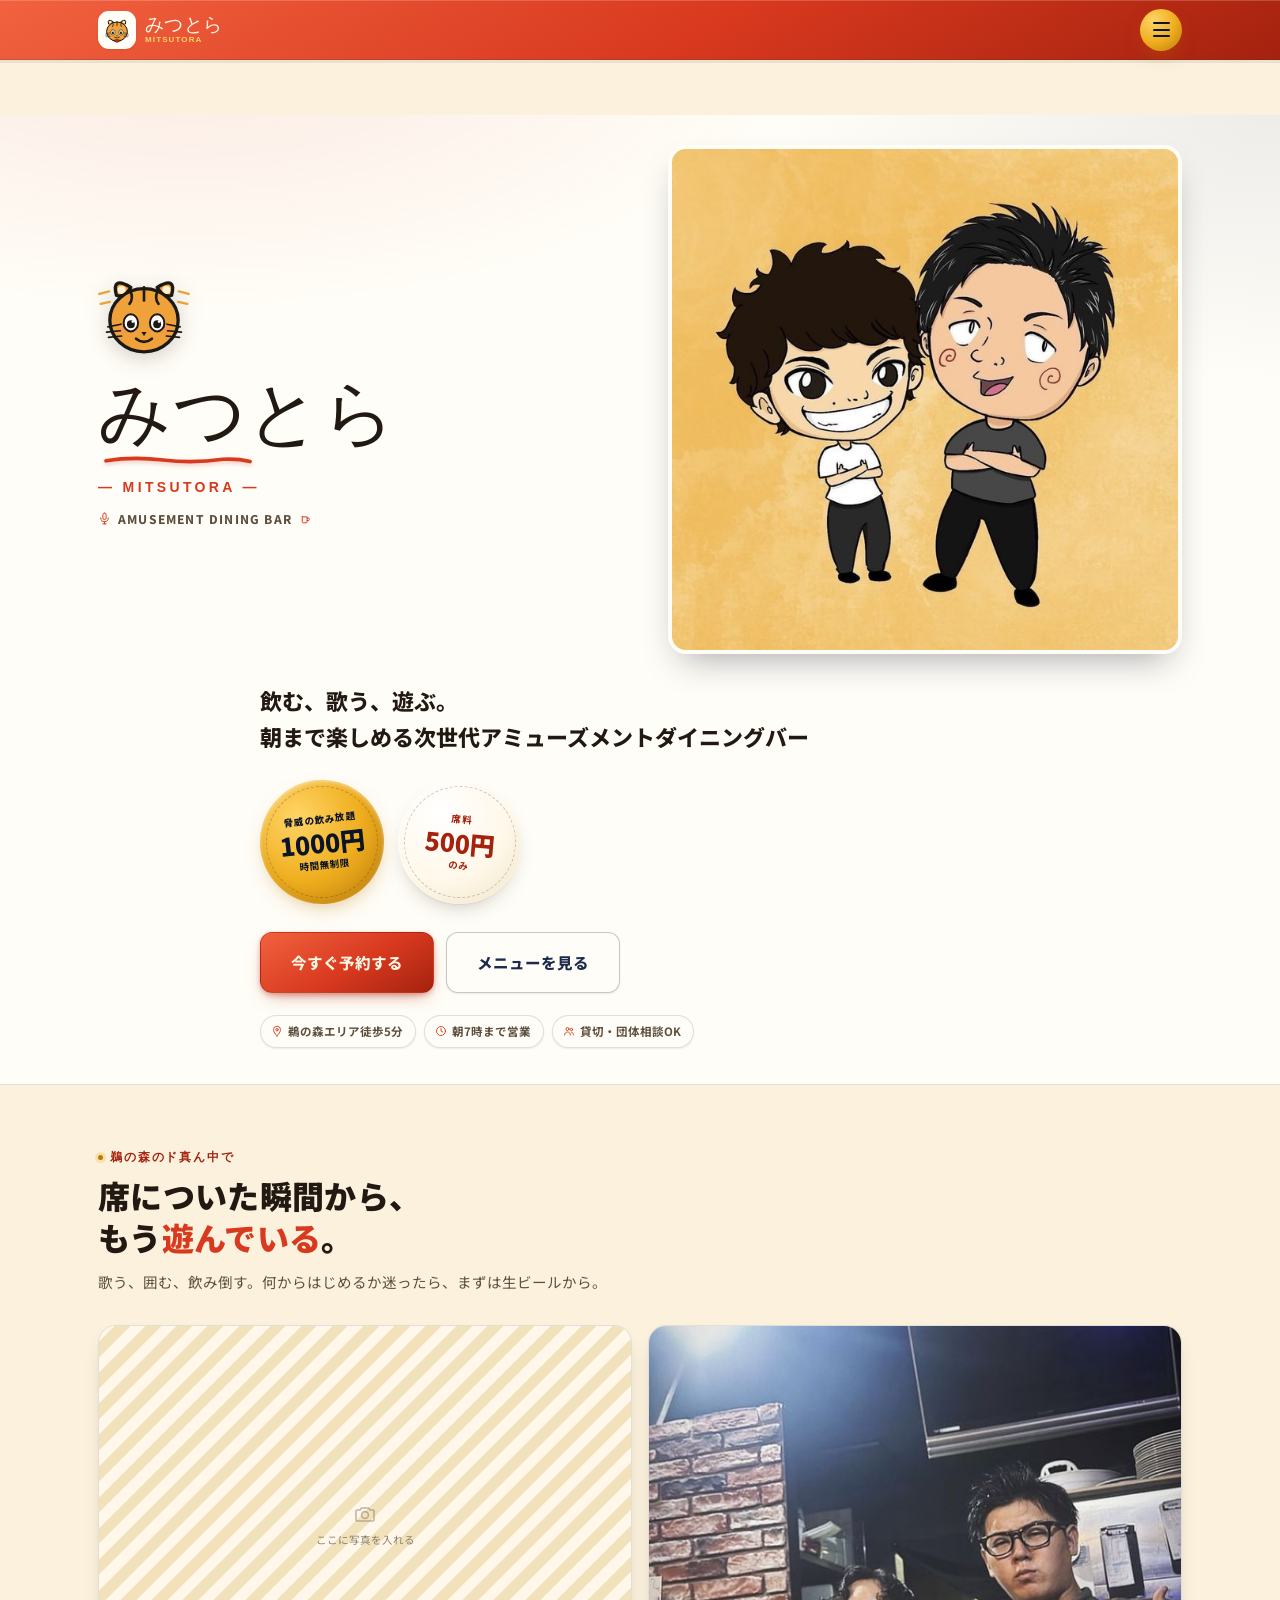
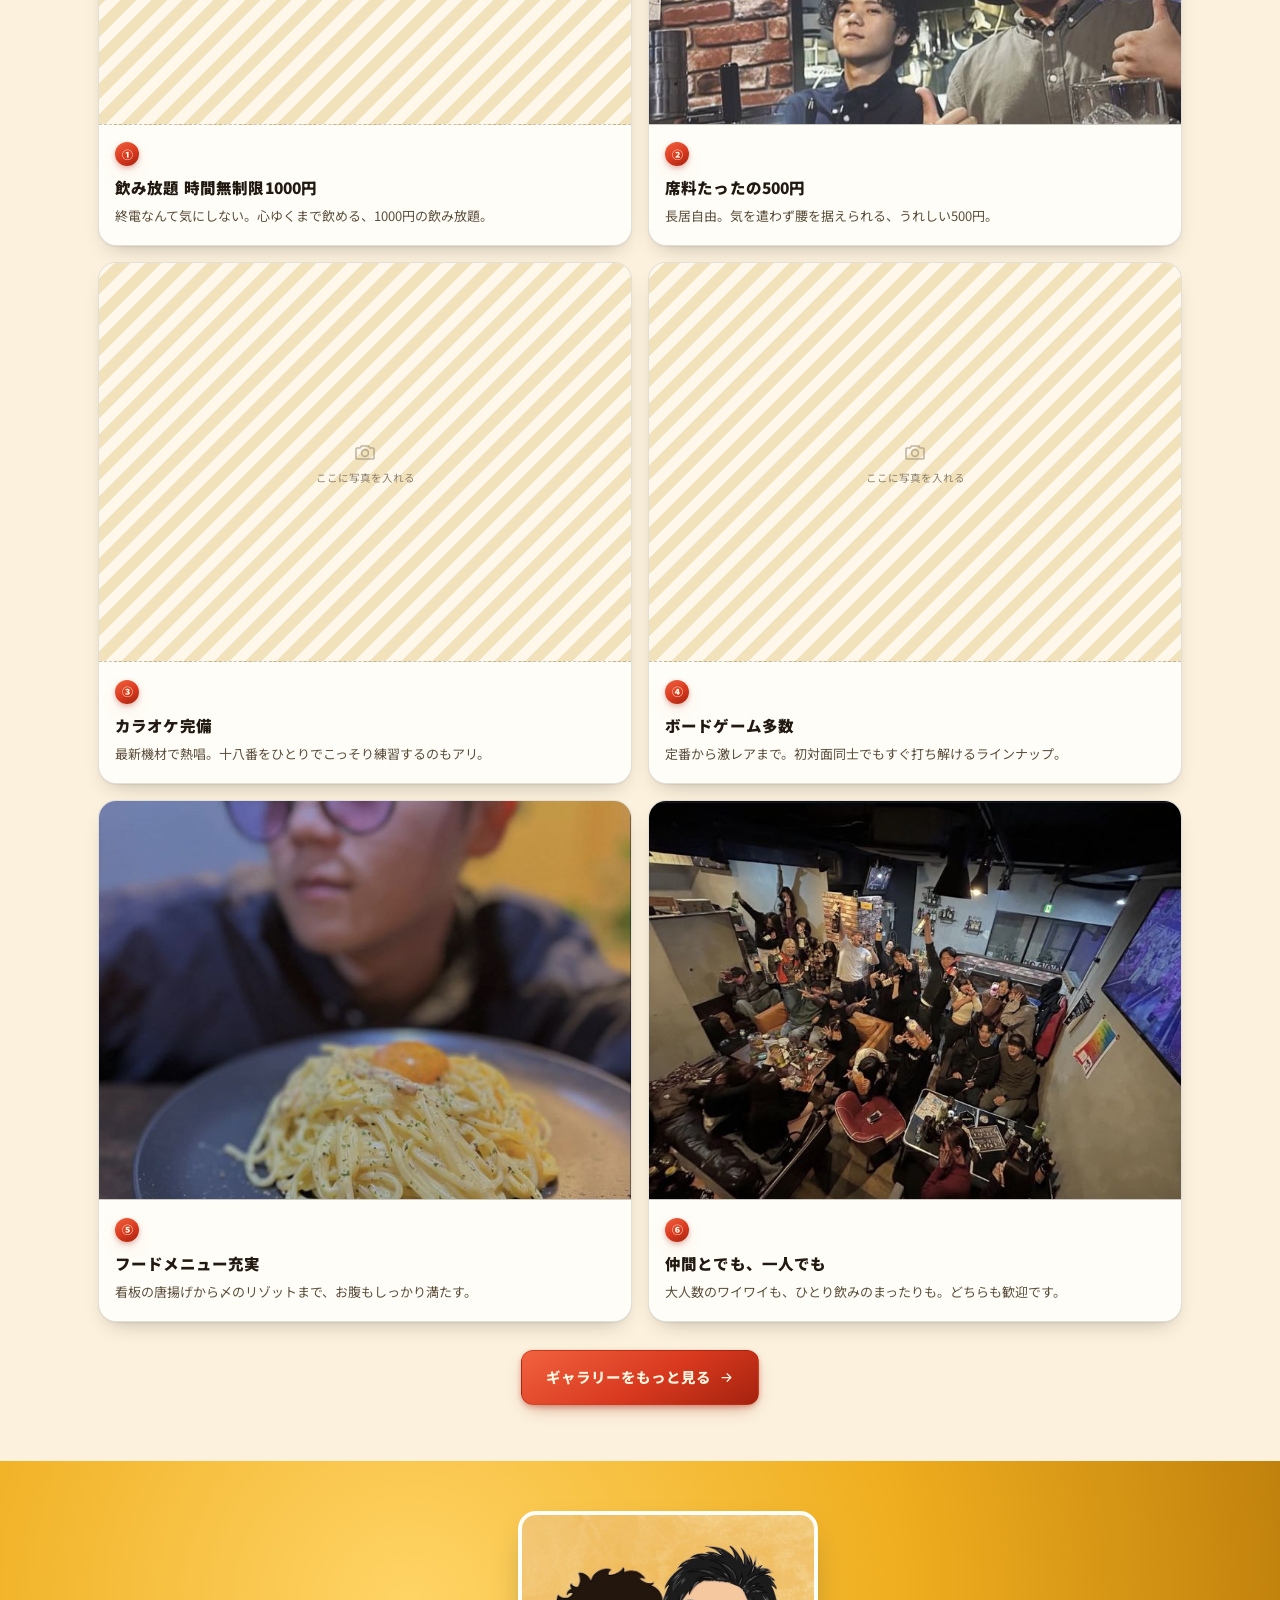
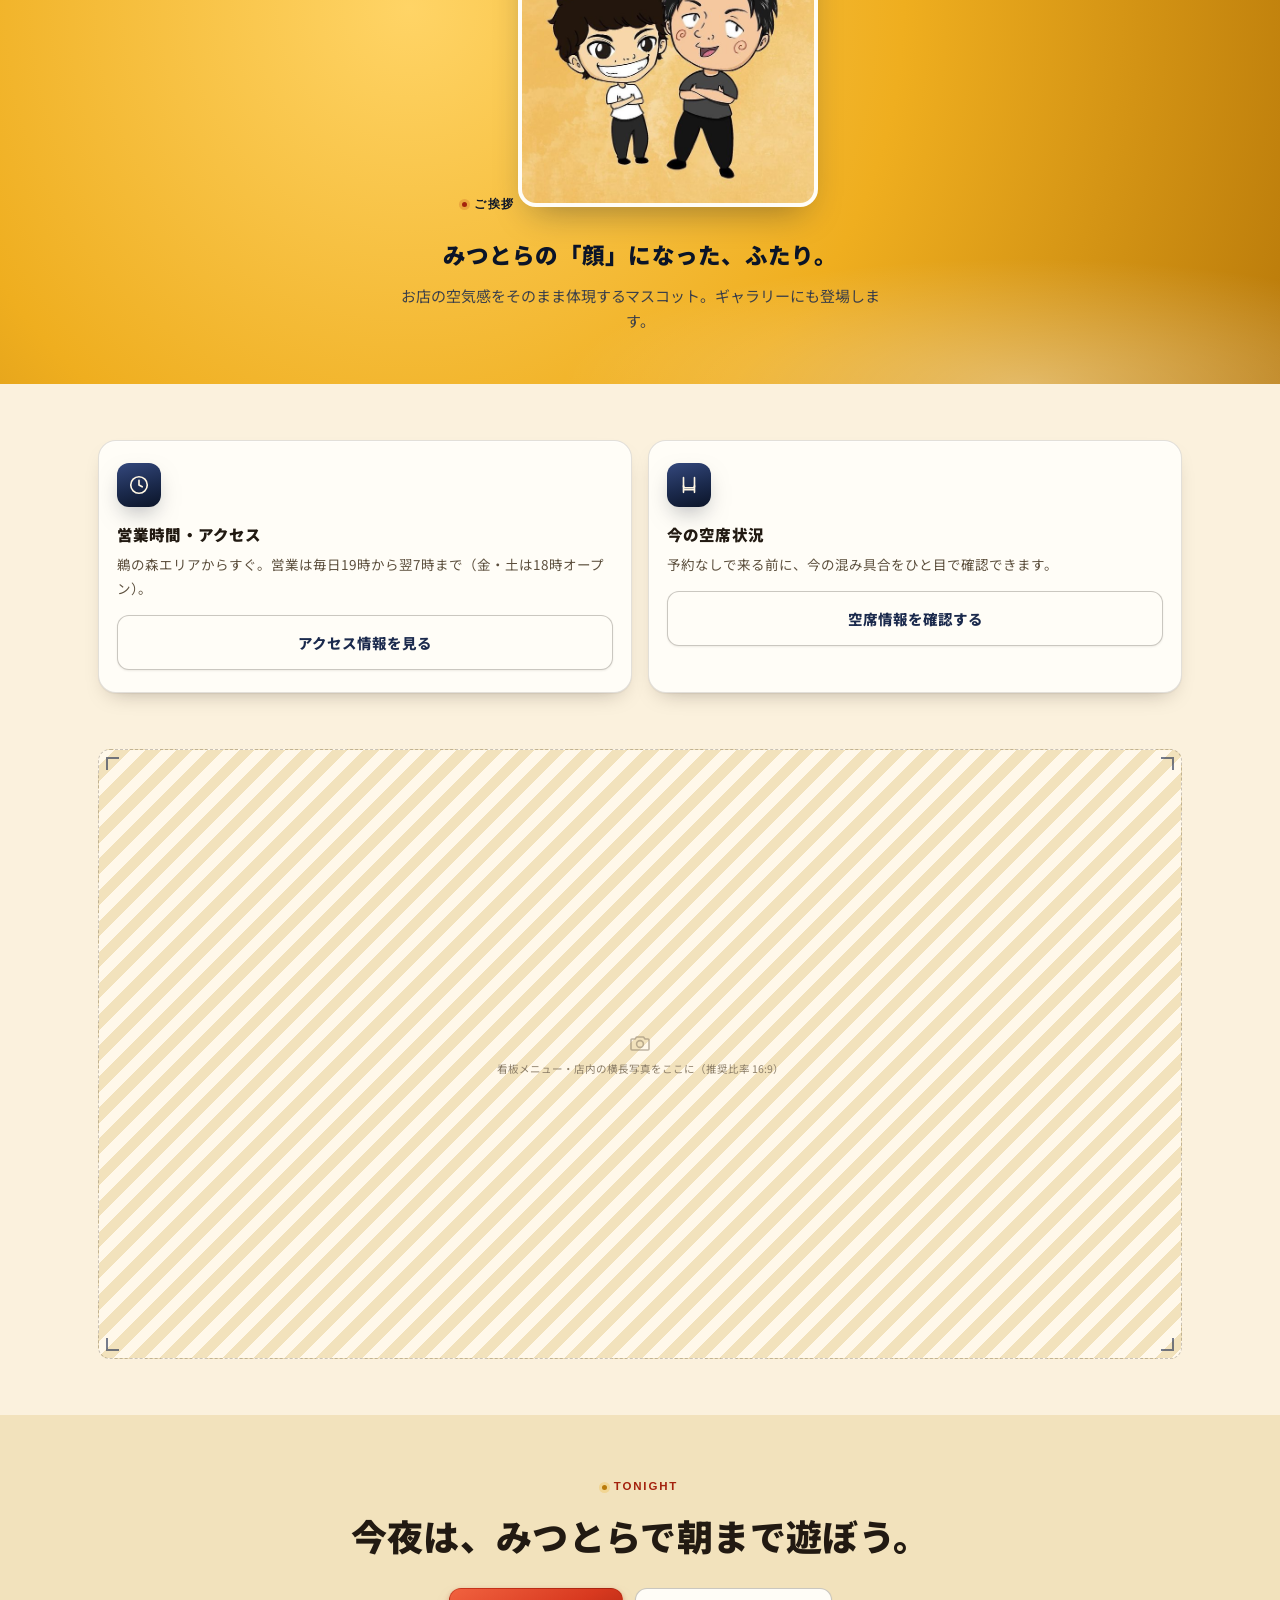
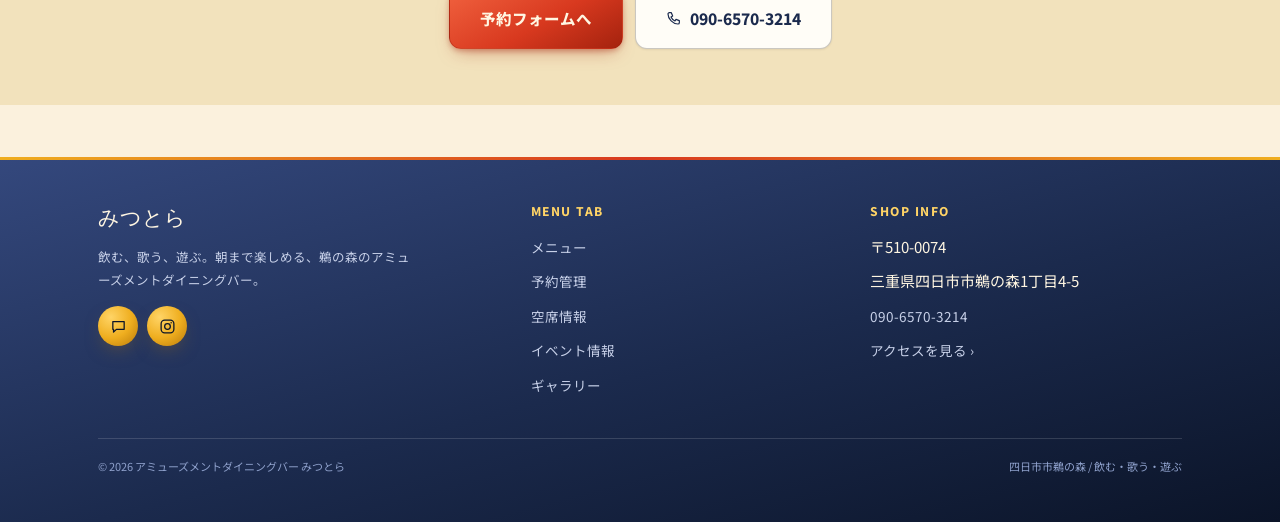
==== index.html @ f31d1106 "Rename mitsutora.html to index.html" ====
<!DOCTYPE html>
<html lang="ja">
<head>
<meta charset="UTF-8">
<meta name="viewport" content="width=device-width, initial-scale=1.0, viewport-fit=cover">
<meta name="color-scheme" content="only light">
<meta name="theme-color" content="#D8391F">
<title>みつとら｜四日市市鵜の森のアミューズメントダイニングバー｜飲み放題1000円・カラオケ・ボードゲーム</title>
<meta name="description" content="三重県四日市市鵜の森のアミューズメントダイニングバー「みつとら」。飲み放題時間無制限1000円、席料500円、カラオケ完備、ボードゲーム多数。仲間とでも一人でも朝まで楽しめる次世代アミューズメントバーです。">
<meta name="keywords" content="四日市 バー,四日市 アミューズメントバー,鵜の森 居酒屋,四日市 カラオケ,四日市 飲み放題,みつとら">
<meta property="og:type" content="restaurant">
<meta property="og:title" content="アミューズメントダイニングバー みつとら">
<meta property="og:description" content="飲む、歌う、遊ぶ。朝まで楽しめる次世代アミューズメントダイニングバー。飲み放題時間無制限1000円！席料500円！">
<meta property="og:locale" content="ja_JP">
<link rel="icon" href="data:image/svg+xml,%3Csvg xmlns='http://www.w3.org/2000/svg' viewBox='0 0 100 100'%3E%3Crect width='100' height='100' rx='20' fill='%23d7311f'/%3E%3Ctext x='50' y='68' font-size='58' text-anchor='middle'%3E%F0%9F%90%AF%3C/text%3E%3C/svg%3E">
<script type="application/ld+json">
{
  "@context": "https://schema.org",
  "@type": "BarOrPub",
  "name": "アミューズメントダイニングバー みつとら",
  "address": {
    "@type": "PostalAddress",
    "postalCode": "510-0074",
    "addressRegion": "三重県",
    "addressLocality": "四日市市",
    "streetAddress": "鵜の森1丁目4-5"
  },
  "telephone": "+81-90-6570-3214",
  "openingHoursSpecification": [
    { "@type":"OpeningHoursSpecification", "dayOfWeek":["Monday","Tuesday","Wednesday","Thursday","Sunday"], "opens":"19:00", "closes":"07:00" },
    { "@type":"OpeningHoursSpecification", "dayOfWeek":["Friday","Saturday"], "opens":"18:00", "closes":"07:00" }
  ]
}
</script>

<style>
@import url('https://fonts.googleapis.com/css2?family=Yuji+Boku&family=Zen+Kaku+Gothic+New:wght@400;500;700;800;900&family=Noto+Sans+JP:wght@300;400;500;700;900&display=swap');

:root{
  /* ---- paper / surface ---- */
  --paper:#FBF1DD; --paper-deep:#F2E2BC; --card:#FFFDF7; --card-soft:#FFF8EA;
  --line:rgba(34,26,18,.13); --line-strong:rgba(34,26,18,.24);

  /* ---- ink ---- */
  --ink:#221A12; --ink-soft:#5C4F3D; --ink-faint:#8C7E68;

  /* ---- vermillion (hanko red) ---- */
  --vermillion:#D8391F; --vermillion-deep:#A4220E; --vermillion-light:#F1623F;

  /* ---- indigo (noren) ---- */
  --indigo:#1B2A4D; --indigo-deep:#0B1428; --indigo-light:#34487D;

  /* ---- marigold (lantern gold) ---- */
  --marigold:#EFAE1F; --marigold-deep:#B97A0A; --marigold-light:#FFD466;

  --on-dark:#FFF6E2;

  /* ---- gradients ---- */
  --grad-vermillion:linear-gradient(150deg, var(--vermillion-light) 0%, var(--vermillion) 55%, var(--vermillion-deep) 100%);
  --grad-indigo:linear-gradient(165deg, var(--indigo-light) 0%, var(--indigo) 55%, var(--indigo-deep) 100%);
  --grad-gold:radial-gradient(circle at 32% 28%, var(--marigold-light) 0%, var(--marigold) 52%, var(--marigold-deep) 100%);
  --grad-paper-wash:radial-gradient(ellipse 80% 50% at 15% -10%, rgba(216,57,31,.10), transparent 60%),
                    radial-gradient(ellipse 70% 50% at 100% 0%, rgba(27,42,77,.08), transparent 55%);

  /* ---- shadows (layered + tinted, not flat) ---- */
  --shadow-xs:0 1px 2px rgba(34,26,18,.08);
  --shadow-card:0 1px 1px rgba(34,26,18,.05), 0 10px 22px -12px rgba(34,26,18,.35);
  --shadow-card-hover:0 2px 4px rgba(34,26,18,.07), 0 20px 36px -14px rgba(34,26,18,.4);
  --shadow-vermillion:0 8px 18px -8px rgba(164,34,14,.55), 0 2px 5px rgba(164,34,14,.3);
  --shadow-vermillion-hover:0 12px 26px -10px rgba(164,34,14,.6), 0 3px 7px rgba(164,34,14,.35);
  --shadow-indigo:0 10px 26px -10px rgba(11,20,40,.55);
  --shadow-gold:0 8px 20px -8px rgba(185,122,10,.5);
  --shadow-inset-top:inset 0 1px 0 rgba(255,255,255,.5);

  --font-display:'Zen Kaku Gothic New',sans-serif;
  --font-brush:'Yuji Boku',serif;
  --font-heading:'Zen Kaku Gothic New','Noto Sans JP',sans-serif;
  --font-body:'Noto Sans JP',sans-serif;

  --radius:18px; --radius-s:12px; --radius-xs:8px; --maxw:1120px; --header-h:60px;
  --ease:cubic-bezier(.22,.85,.32,1);
  --ease-pop:cubic-bezier(.34,1.56,.64,1);
}

*,*::before,*::after{ box-sizing:border-box; }
html{ scroll-behavior:smooth; color-scheme:light; background:var(--paper); }
body{
  margin:0; background:var(--paper); color:var(--ink); font-family:var(--font-body);
  line-height:1.7; font-size:15px; -webkit-font-smoothing:antialiased; overflow-x:hidden;
}
a{ color:inherit; text-decoration:none; -webkit-tap-highlight-color:transparent; }
ul{ margin:0; padding:0; list-style:none; }
button{ font-family:inherit; cursor:pointer; -webkit-tap-highlight-color:transparent; }
h1,h2,h3,h4{ font-family:var(--font-heading); margin:0; font-weight:900; letter-spacing:.01em; }
p{ margin:0; }
img{ max-width:100%; }
:focus-visible{ outline:2px solid var(--indigo); outline-offset:3px; border-radius:4px; }
.container{ max-width:var(--maxw); margin:0 auto; padding:0 18px; }

/* ---- shared icon ---- */
.ico-svg{ display:inline-block; flex:0 0 auto; }

/* ---- eyebrow / heading blocks ---- */
.eyebrow{ display:inline-flex; align-items:center; gap:7px; font-family:var(--font-display); font-weight:800; font-size:11.5px; letter-spacing:.16em; color:var(--vermillion-deep); }
.eyebrow::before{ content:""; width:5px; height:5px; border-radius:50%; background:var(--marigold-deep); box-shadow:0 0 0 3px rgba(239,174,31,.25); }
.section-head{ margin-bottom:30px; }
.section-head h2{ font-size:clamp(22px,6.4vw,32px); line-height:1.3; margin-top:8px; }
.section-head h2 .accent{ color:var(--vermillion); }
.section-head p.lead{ margin-top:10px; color:var(--ink-soft); font-size:14.5px; line-height:1.8; }
section{ position:relative; padding:52px 0; }
.section-alt{ background:var(--paper-deep); }

/* ---- buttons ---- */
.btn{
  display:inline-flex; align-items:center; justify-content:center; gap:8px;
  font-family:var(--font-heading); font-weight:800; font-size:14.5px;
  padding:14px 24px; min-height:48px; border-radius:12px; border:1.5px solid transparent;
  transition:transform .18s var(--ease), box-shadow .18s var(--ease), filter .18s var(--ease);
  white-space:nowrap; position:relative;
}
.btn:active{ transform:translateY(1px) scale(.98); }
.btn-primary{ background:var(--grad-vermillion); color:var(--on-dark); box-shadow:var(--shadow-vermillion); border-color:rgba(164,34,14,.4); }
.btn-primary:hover{ box-shadow:var(--shadow-vermillion-hover); filter:brightness(1.04); }
.btn-outline{ background:var(--card); border-color:var(--line-strong); color:var(--indigo); box-shadow:var(--shadow-xs); }
.btn-outline:hover{ border-color:var(--indigo); box-shadow:var(--shadow-card); }
.btn-block{ width:100%; } .btn-lg{ padding:16px 30px; font-size:15.5px; min-height:52px; }

/* ---- scroll progress thread ---- */
.scroll-thread{ position:sticky; top:var(--header-h); left:0; height:3px; z-index:99; background:rgba(34,26,18,.08); }
.scroll-thread::after{
  content:""; display:block; height:100%; width:var(--scroll-progress, 0%);
  background:linear-gradient(90deg, var(--marigold), var(--vermillion));
  transition:width .08s linear;
}

/* ---- header ---- */
.site-header{
  position:sticky; top:0; z-index:100; height:var(--header-h);
  background:var(--grad-vermillion); border-bottom:1px solid rgba(11,20,40,.18);
  box-shadow:0 1px 0 rgba(255,255,255,.18) inset;
  transition:box-shadow .25s var(--ease), height .25s var(--ease);
}
.site-header.is-scrolled{ box-shadow:0 1px 0 rgba(255,255,255,.18) inset, 0 10px 24px -12px rgba(11,20,40,.45); }
.site-header > .container{ height:100%; display:flex; align-items:center; justify-content:space-between; }
.brand{ display:flex; align-items:center; gap:9px; }
.mark-badge{
  display:flex; align-items:center; justify-content:center; width:38px; height:38px; border-radius:11px;
  background:var(--card); box-shadow:var(--shadow-xs), var(--shadow-inset-top); flex:0 0 auto;
}
.brand .mark{ width:28px; height:28px; flex:0 0 auto; }
.brand .name{ font-family:var(--font-brush); font-weight:400; font-size:19px; letter-spacing:.02em; color:var(--on-dark); line-height:1; }
.brand .name small{ display:block; font-family:var(--font-display); font-weight:700; font-size:8px; letter-spacing:.14em; color:var(--marigold-light); margin-top:2px; }

.header-actions{ display:flex; align-items:center; gap:8px; }
.icon-link{
  width:40px; height:40px; border-radius:50%; display:flex; align-items:center; justify-content:center;
  background:var(--grad-gold); color:var(--indigo-deep); box-shadow:var(--shadow-gold); transition:transform .18s var(--ease);
}
.icon-link:hover{ transform:translateY(-1px); }
.icon-link .ico-svg{ width:17px; height:17px; }

.hamburger{
  display:flex; flex-direction:column; justify-content:center; align-items:center; gap:4.5px;
  width:42px; height:42px; min-width:42px; min-height:42px; border-radius:50%;
  background:var(--grad-gold); box-shadow:var(--shadow-gold); border:none; padding:0;
  transition:transform .2s var(--ease);
}
.hamburger:active{ transform:scale(.94); }
.hamburger span{ width:17px; height:2px; border-radius:1px; background:var(--indigo-deep); margin:0 auto; transition:.3s var(--ease); }
.hamburger.is-open span:nth-child(1){ transform:translateY(6.5px) rotate(45deg); }
.hamburger.is-open span:nth-child(2){ opacity:0; }
.hamburger.is-open span:nth-child(3){ transform:translateY(-6.5px) rotate(-45deg); }

.nav-mobile{
  position:fixed; inset:var(--header-h) 0 0 0; z-index:99; background:var(--card);
  transform:translateY(-10px); opacity:0; visibility:hidden;
  transition:opacity .28s var(--ease), transform .28s var(--ease), visibility .28s;
  overflow-y:auto; padding-bottom:env(safe-area-inset-bottom);
}
.nav-mobile.is-open{ opacity:1; transform:translateY(0); visibility:visible; }
.nav-mobile ul{ display:flex; flex-direction:column; padding:14px 18px 24px; }
.nav-mobile a{
  display:flex; align-items:center; justify-content:space-between; gap:10px;
  padding:17px 4px; font-size:17px; font-weight:800; color:var(--ink); border-bottom:1px solid var(--line);
  transition:color .15s, padding-left .15s;
}
.nav-mobile a.active{ color:var(--vermillion); padding-left:6px; }
.nav-mobile a.active::after{ content:""; width:7px; height:7px; border-radius:50%; background:var(--marigold-deep); }
.nav-mobile .nav-mobile-cta{ display:flex; gap:10px; margin-top:22px; }

/* ---- hero ---- */
.hero{ position:relative; overflow:hidden; padding:0; display:block; }
.hero-card{
  background:var(--card); padding:30px 0 36px; position:relative; overflow:hidden;
  border-bottom:1px solid var(--line);
}
.hero-card::before{ content:""; position:absolute; inset:0; background:var(--grad-paper-wash); pointer-events:none; }
.hero-inner{ position:relative; z-index:2; max-width:760px; margin:0 auto; }
.hero-mark{ width:56px; height:56px; margin:0 auto 10px; filter:drop-shadow(0 6px 10px rgba(34,26,18,.18)); will-change:transform; }
.hero-title{
  font-family:var(--font-brush); font-weight:400; font-size:clamp(30px,9vw,68px);
  color:var(--ink); line-height:1; text-shadow:0 2px 0 rgba(255,255,255,.6);
}
.brush-underline{ width:120px; height:10px; margin-top:4px; display:block; filter:drop-shadow(0 2px 2px rgba(164,34,14,.25)); }
.hero-subname{ font-family:var(--font-display); font-weight:800; font-size:12px; letter-spacing:.24em; color:var(--vermillion); margin-top:8px; }
.hero-tagline-row{
  display:flex; align-items:center; justify-content:center; gap:7px; margin-top:7px;
  font-family:var(--font-heading); font-weight:800; font-size:10.5px; letter-spacing:.1em; color:var(--ink-soft);
}
.hero-tagline-row .ico-svg{ width:13px; height:13px; color:var(--vermillion); }

.hero-top-grid{ display:grid; grid-template-columns:1fr; gap:22px; align-items:center; text-align:center; }
.hero-top-grid .hero-logo-col{ text-align:center; min-width:0; }
.hero-top-grid .hero-mark{ width:64px; height:64px; margin:0 auto 8px; }
.hero-top-grid .brush-underline{ margin-inline:auto; width:112px; }
.hero-top-grid .hero-subname{ font-size:12px; }
@media (min-width:760px){
  .hero-top-grid{ grid-template-columns:1.05fr 1fr; gap:30px; text-align:left; }
  .hero-top-grid .hero-logo-col{ text-align:left; }
  .hero-top-grid .hero-mark{ width:92px; height:92px; margin:0 0 10px; }
  .hero-top-grid .brush-underline{ margin-inline:0; width:160px; height:12px; }
  .hero-top-grid .hero-subname{ font-size:14px; margin-top:10px; }
  .hero-tagline-row{ justify-content:flex-start; font-size:12px; margin-top:9px; }
  .hero-title{ font-size:clamp(44px,6vw,72px); }
}

.hero-copy{
  margin-top:20px; font-family:var(--font-heading); font-weight:800; font-size:clamp(16px,4.4vw,22px);
  line-height:1.65; color:var(--ink); text-align:center;
}
@media (min-width:760px){ .hero-copy{ text-align:left; } }

.price-burst-row{ display:flex; gap:14px; justify-content:center; flex-wrap:wrap; margin-top:26px; }
@media (min-width:760px){ .price-burst-row{ justify-content:flex-start; } }
.price-burst{
  position:relative; width:124px; height:124px; border-radius:50%;
  background:var(--grad-gold);
  display:flex; flex-direction:column; align-items:center; justify-content:center; text-align:center;
  color:var(--indigo-deep); transform:rotate(-6deg) scale(1); box-shadow:var(--shadow-gold), inset 0 2px 4px rgba(255,255,255,.5), inset 0 -6px 10px rgba(185,122,10,.25);
  transition:transform .3s var(--ease-pop);
}
.price-burst::before{
  content:""; position:absolute; inset:6px; border-radius:50%; border:1.5px dashed rgba(11,20,40,.22);
}
.price-burst:nth-child(2){ transform:rotate(5deg) scale(1); background:radial-gradient(circle at 32% 28%, #fff 0%, var(--card-soft) 55%, #efe2c4 100%); color:var(--vermillion-deep); box-shadow:var(--shadow-card), inset 0 2px 4px rgba(255,255,255,.7); }
.price-burst .pb-eyebrow{ font-size:9.5px; font-weight:800; letter-spacing:.03em; position:relative; }
.price-burst .pb-price{ font-family:var(--font-heading); font-size:25px; font-weight:900; line-height:1.05; margin-top:2px; position:relative; }
.price-burst .pb-unit{ font-size:9.5px; font-weight:700; margin-top:1px; position:relative; }

.hero-actions{ display:flex; gap:12px; justify-content:center; margin-top:28px; flex-wrap:wrap; }
@media (min-width:760px){ .hero-actions{ justify-content:flex-start; } }
.hero-tags{ margin-top:22px; display:flex; gap:8px; justify-content:center; flex-wrap:wrap; }
@media (min-width:760px){ .hero-tags{ justify-content:flex-start; } }
.hero-tags span{
  display:inline-flex; align-items:center; gap:5px; font-size:11.5px; font-weight:700; color:var(--ink-soft);
  background:var(--card); border:1px solid var(--line); border-radius:999px; padding:6px 12px 6px 10px; box-shadow:var(--shadow-xs);
}
.hero-tags span .ico-svg{ width:12px; height:12px; color:var(--vermillion); }

/* ---- grid / cards ---- */
.grid{ display:grid; gap:16px; }
.grid-2{ grid-template-columns:repeat(2,1fr); }
.grid-3{ grid-template-columns:repeat(3,1fr); }
@media (max-width:680px){ .grid-3{ grid-template-columns:repeat(2,1fr); } }
@media (max-width:560px){ .grid-2{ grid-template-columns:1fr; } }

.feature-card{
  background:var(--card); border:1px solid var(--line); border-radius:var(--radius); padding:22px 18px;
  position:relative; overflow:hidden; box-shadow:var(--shadow-card), var(--shadow-inset-top);
  transition:transform .25s var(--ease), box-shadow .25s var(--ease);
}
.feature-card:hover{ transform:translateY(-3px); box-shadow:var(--shadow-card-hover), var(--shadow-inset-top); }
.feature-card .ico-wrap{
  width:44px; height:44px; border-radius:12px; background:var(--grad-indigo); color:var(--on-dark);
  display:flex; align-items:center; justify-content:center; margin-bottom:14px; box-shadow:var(--shadow-indigo);
}
.feature-card .ico-wrap .ico-svg{ width:22px; height:22px; }
.feature-card h3{ font-size:15.5px; margin-bottom:6px; }
.feature-card p{ font-size:13.5px; color:var(--ink-soft); line-height:1.75; }

.feature-card-photo{
  background:var(--card); border:1px solid var(--line); border-radius:var(--radius); overflow:hidden;
  box-shadow:var(--shadow-card); transition:transform .25s var(--ease), box-shadow .25s var(--ease);
}
.feature-card-photo:hover{ transform:translateY(-3px); box-shadow:var(--shadow-card-hover); }
.feature-card-photo .photo-slot{ border-radius:0; border-width:0 0 1px 0; }
.feature-card-photo .fcp-body{ padding:15px 16px 18px; }
.feature-card-photo .fcp-num{
  display:inline-flex; align-items:center; justify-content:center; width:24px; height:24px; border-radius:50%;
  background:var(--grad-vermillion); color:var(--on-dark); font-size:11px; font-weight:900; box-shadow:var(--shadow-vermillion);
  margin-bottom:8px;
}
.feature-card-photo h3{ font-size:15.5px; margin-bottom:5px; }
.feature-card-photo p{ font-size:13px; color:var(--ink-soft); line-height:1.7; }

/* ---- reveal-on-scroll (staggered) ---- */
.reveal{ opacity:0; transform:translateY(26px) scale(.985); transition:opacity .65s var(--ease) var(--rd,0s), transform .65s var(--ease) var(--rd,0s); }
.reveal.is-visible{ opacity:1; transform:translateY(0) scale(1); }
.reveal-pop{ opacity:0; transform:scale(.7) rotate(var(--rr,0deg)); transition:opacity .5s var(--ease-pop) var(--rd,0s), transform .55s var(--ease-pop) var(--rd,0s); }
.reveal-pop.is-visible{ opacity:1; transform:scale(1) rotate(var(--rr,0deg)); }

/* ---- photo grid / placeholders ---- */
.photo-grid{ display:grid; grid-template-columns:repeat(3,1fr); gap:9px; }
.ph{
  position:relative; border-radius:var(--radius-s); overflow:hidden; aspect-ratio:1/1;
  background:var(--card-soft); border:1px solid var(--line); display:flex; align-items:center; justify-content:center;
  cursor:pointer; box-shadow:var(--shadow-xs); transition:transform .2s var(--ease), box-shadow .2s var(--ease);
}
.ph:hover{ transform:translateY(-2px); box-shadow:var(--shadow-card); }
.ph .cap{
  position:absolute; left:0; right:0; bottom:0; padding:7px 9px; font-size:10.5px; font-weight:700;
  background:linear-gradient(to top, rgba(11,20,40,.78), transparent); color:var(--on-dark); z-index:1;
}
.ph.gal-item[hidden]{ display:none; }

/* ---- footer ---- */
.site-footer{ background:var(--grad-indigo); color:var(--on-dark); padding:44px 0 100px; position:relative; overflow:hidden; }
.site-footer::before{ content:""; position:absolute; top:0; left:0; right:0; height:3px; background:linear-gradient(90deg, var(--marigold), var(--vermillion), var(--marigold)); }
.footer-grid{ display:grid; gap:28px; position:relative; }
@media (min-width:760px){ .footer-grid{ grid-template-columns:1.3fr 1fr 1fr; } }
.footer-brand .name{ font-family:var(--font-brush); font-weight:400; font-size:21px; }
.footer-brand p{ color:#C7D0E8; font-size:12.5px; margin-top:10px; max-width:320px; line-height:1.8; }
.footer-col h4{ font-size:12px; letter-spacing:.12em; color:var(--marigold-light); margin-bottom:13px; font-weight:800; }
.footer-col ul li{ margin-bottom:9px; }
.footer-col a{ color:#C7D0E8; font-size:13.5px; transition:color .2s; }
.footer-col a:hover{ color:#fff; }
.footer-bottom{
  margin-top:32px; padding-top:18px; border-top:1px solid rgba(255,255,255,.14);
  display:flex; justify-content:space-between; flex-wrap:wrap; gap:8px; font-size:11px; color:#8EA0CB; position:relative;
}
.sns-row{ display:flex; gap:9px; margin-top:15px; }
.sns-row .icon-link{ background:var(--grad-gold); color:var(--indigo-deep); }

/* ---- sticky bottom CTA ---- */
.float-cta{
  position:fixed; left:0; right:0; bottom:0; z-index:90; display:flex; gap:10px;
  padding:10px 14px calc(10px + env(safe-area-inset-bottom)); background:var(--card);
  box-shadow:0 -8px 24px -10px rgba(34,26,18,.35); border-top:1px solid var(--line);
  transition:transform .28s var(--ease);
}
.float-cta.is-hidden{ transform:translateY(110%); }
.float-cta .btn{ flex:1; padding:13px 10px; font-size:13.5px; min-height:48px; }

/* ---- forms ---- */
.form-card{ background:var(--card); border:1px solid var(--line); border-radius:var(--radius); padding:26px 20px; box-shadow:var(--shadow-card), var(--shadow-inset-top); }
.field{ margin-bottom:18px; }
.field label{ display:flex; align-items:center; gap:6px; font-size:13px; font-weight:800; color:var(--indigo); margin-bottom:7px; }
.field .req{ font-size:10px; font-weight:800; color:var(--on-dark); background:var(--grad-vermillion); padding:2px 6px; border-radius:5px; }
.field .hint{ font-size:12px; color:var(--ink-faint); margin-top:5px; line-height:1.6; }
.field input, .field select, .field textarea{
  width:100%; background:var(--paper); border:1.5px solid var(--line-strong); border-radius:var(--radius-xs);
  color:var(--ink); font-family:var(--font-body); font-size:16px; padding:13px 14px; min-height:48px;
  transition:border-color .2s, box-shadow .2s; -webkit-appearance:none; appearance:none;
}
.field textarea{ min-height:96px; }
.field input:focus, .field select:focus, .field textarea:focus{ border-color:var(--indigo); box-shadow:0 0 0 3px rgba(27,42,77,.14); outline:none; }
.field-row{ display:grid; gap:14px; grid-template-columns:1fr 1fr; }
@media (max-width:520px){ .field-row{ grid-template-columns:1fr; } }
.form-msg{ display:none; margin-top:16px; padding:14px 16px; border-radius:var(--radius-xs); font-size:13.5px; font-weight:700; line-height:1.7; }
.form-msg.success{ display:block; background:#FCF0CC; border:1.5px solid var(--marigold-deep); color:var(--indigo-deep); }
.form-msg.error{ display:block; background:#FBE2DC; border:1.5px solid var(--vermillion); color:var(--vermillion-deep); }
.tel-cta{
  display:flex; align-items:center; gap:14px; background:var(--grad-indigo); color:var(--on-dark);
  border-radius:var(--radius); padding:18px 20px; margin-top:18px; box-shadow:var(--shadow-indigo);
}
.tel-cta .ico-wrap{ width:42px; height:42px; border-radius:50%; background:var(--grad-gold); color:var(--indigo-deep); display:flex; align-items:center; justify-content:center; flex:0 0 auto; box-shadow:var(--shadow-gold); }
.tel-cta .ico-wrap .ico-svg{ width:20px; height:20px; }
.tel-cta .num{ font-family:var(--font-heading); font-size:19px; font-weight:900; color:var(--marigold-light); }

/* ---- status board ---- */
.status-board{
  text-align:center; padding:42px 22px; border-radius:var(--radius); background:var(--card);
  border:1px solid var(--line); box-shadow:var(--shadow-card), var(--shadow-inset-top); position:relative; overflow:hidden;
}
.status-light{ width:16px; height:16px; border-radius:50%; margin:0 auto 16px; position:relative; }
.status-light::after{ content:""; position:absolute; inset:-7px; border-radius:50%; opacity:.35; filter:blur(7px); background:inherit; animation:statusPulse 2.2s ease-in-out infinite; }
@keyframes statusPulse{ 0%,100%{ transform:scale(1); opacity:.35; } 50%{ transform:scale(1.6); opacity:.12; } }
.status-label{ font-family:var(--font-heading); font-weight:900; font-size:clamp(24px,7vw,36px); }
.status-updated{ margin-top:9px; font-size:12.5px; color:var(--ink-faint); }
.status-available .status-light{ background:var(--marigold-deep); }
.status-available .status-label{ color:var(--marigold-deep); }
.status-few .status-light{ background:var(--vermillion-light); }
.status-few .status-label{ color:#C45A1E; }
.status-full .status-light{ background:var(--vermillion-deep); }
.status-full .status-label{ color:var(--vermillion-deep); }
.status-note{ margin-top:16px; color:var(--ink-soft); font-size:13.5px; line-height:1.8; }
.status-legend{ display:flex; justify-content:center; gap:16px; margin-top:26px; flex-wrap:wrap; }
.status-legend li{ display:flex; align-items:center; gap:7px; font-size:12.5px; color:var(--ink-soft); }
.status-legend .dot{ width:9px; height:9px; border-radius:50%; }
.dot-gold{ background:var(--marigold-deep); } .dot-orange{ background:var(--vermillion-light); } .dot-red{ background:var(--vermillion-deep); }

/* ---- menu ---- */
.menu-tabs{ display:flex; gap:9px; overflow-x:auto; padding-bottom:4px; margin-bottom:24px; scrollbar-width:none; -webkit-overflow-scrolling:touch; }
.menu-tabs::-webkit-scrollbar{ display:none; }
.menu-tab{
  flex:0 0 auto; display:inline-flex; align-items:center; gap:6px; padding:10px 17px; min-height:42px; border-radius:999px;
  border:1.5px solid var(--line-strong); font-size:13.5px; font-weight:800; color:var(--ink-soft); background:var(--card);
  transition:.2s var(--ease); box-shadow:var(--shadow-xs);
}
.menu-tab .ico-svg{ width:14px; height:14px; }
.menu-tab.active{ color:var(--on-dark); background:var(--grad-vermillion); border-color:transparent; box-shadow:var(--shadow-vermillion); }
.menu-section{ display:none; }
.menu-section.active{ display:block; }
.menu-group-title{
  font-family:var(--font-heading); font-weight:900; font-size:16px; color:var(--indigo); margin:24px 0 13px;
  padding-bottom:8px; border-bottom:2px solid var(--line); display:flex; align-items:center; gap:7px;
}
.menu-group-title::before{ content:""; width:4px; height:16px; border-radius:2px; background:var(--grad-vermillion); }
.menu-group-title:first-child{ margin-top:0; }
.menu-item{ display:flex; justify-content:space-between; gap:14px; padding:12px 2px; border-bottom:1px solid var(--line); }
.menu-item .mi-name{ font-weight:700; font-size:14.5px; }
.menu-item .mi-desc{ font-size:12px; color:var(--ink-faint); margin-top:3px; line-height:1.6; }
.menu-item .mi-price{ font-family:var(--font-heading); font-weight:900; color:var(--vermillion-deep); white-space:nowrap; }
.mi-tag{
  display:inline-block; font-size:9.5px; font-weight:800; padding:2px 7px; border-radius:5px; margin-right:6px;
  background:var(--grad-vermillion); color:var(--on-dark); vertical-align:middle;
}
.recommend-card{
  background:var(--card); border:1px solid var(--line); border-radius:var(--radius); padding:16px;
  position:relative; box-shadow:var(--shadow-card), var(--shadow-inset-top); transition:transform .2s var(--ease);
}
.recommend-card:hover{ transform:translateY(-3px); }
.recommend-card .crown-badge{
  position:absolute; top:-13px; left:14px; width:30px; height:30px; border-radius:50%; background:var(--grad-gold);
  display:flex; align-items:center; justify-content:center; box-shadow:var(--shadow-gold);
}
.recommend-card .crown-badge .ico-svg{ width:15px; height:15px; color:var(--indigo-deep); }

/* ---- events ---- */
.event-card{
  background:var(--card); border:1px solid var(--line); border-radius:var(--radius); overflow:hidden;
  margin-bottom:16px; box-shadow:var(--shadow-card); transition:box-shadow .2s var(--ease);
}
.event-card.open{ box-shadow:var(--shadow-card-hover); }
.event-head{ display:flex; gap:13px; padding:16px; cursor:pointer; align-items:center; }
.event-thumb{ flex:0 0 70px; width:70px; height:70px; border-radius:13px; overflow:hidden; box-shadow:var(--shadow-xs); }
.event-thumb .photo-slot{ height:100%; width:100%; border-radius:13px; }
.event-thumb .ps-icon{ width:18px; height:18px; }
.event-thumb .ps-label{ display:none; }
.event-meta{ flex:1; min-width:0; }
.event-date{ font-size:11.5px; color:var(--vermillion-deep); font-weight:800; letter-spacing:.02em; }
.event-title{ font-size:15.5px; font-weight:800; margin-top:3px; line-height:1.4; }
.event-chev{ flex:0 0 auto; color:var(--ink-faint); transition:transform .3s var(--ease); }
.event-card.open .event-chev{ transform:rotate(180deg); }
.event-body{ max-height:0; overflow:hidden; transition:max-height .35s var(--ease); }
.event-body-inner{ padding:0 16px 18px; color:var(--ink-soft); font-size:13.5px; line-height:1.8; }
.event-tags{ display:flex; gap:7px; margin-top:10px; flex-wrap:wrap; }
.event-tags span{ font-size:10.5px; font-weight:700; border:1.5px solid var(--line-strong); border-radius:999px; padding:4px 10px; color:var(--ink-soft); }

/* ---- gallery ---- */
.gal-filters{ display:flex; gap:9px; justify-content:flex-start; margin-bottom:22px; flex-wrap:wrap; overflow-x:auto; padding-bottom:4px; }
.lightbox{
  position:fixed; inset:0; background:rgba(11,20,40,.78); z-index:200; display:flex; align-items:center; justify-content:center;
  opacity:0; visibility:hidden; transition:opacity .25s, visibility .25s; padding:26px; backdrop-filter:blur(2px);
}
.lightbox.is-open{ opacity:1; visibility:visible; }
.lightbox-box{
  background:var(--card); border-radius:var(--radius); max-width:420px; width:100%; padding:30px 20px;
  text-align:center; position:relative; box-shadow:0 24px 60px -16px rgba(11,20,40,.55);
}
.lightbox-box .ico-svg.lb-fallback{ width:48px; height:48px; color:var(--line-strong); }
.lightbox-box .lb-img{ display:block; width:100%; border-radius:11px; }
.lightbox-close{
  position:absolute; top:-14px; right:-14px; width:32px; height:32px; border-radius:50%;
  background:var(--grad-vermillion); color:var(--on-dark); display:flex; align-items:center; justify-content:center;
  border:none; box-shadow:var(--shadow-vermillion);
}
.lightbox-close .ico-svg{ width:14px; height:14px; }

/* ---- access ---- */
.map-frame{ border-radius:var(--radius); overflow:hidden; border:1px solid var(--line); aspect-ratio:16/10; width:100%; box-shadow:var(--shadow-card); }
.map-frame iframe{ width:100%; height:100%; border:0; }
.info-list{ margin-top:20px; display:grid; gap:12px; }
.info-row{ display:flex; gap:13px; align-items:flex-start; background:var(--card); border:1px solid var(--line); border-radius:var(--radius-s); padding:15px; box-shadow:var(--shadow-xs); }
.info-row .ico-wrap{ width:36px; height:36px; border-radius:10px; background:var(--grad-indigo); color:var(--on-dark); display:flex; align-items:center; justify-content:center; flex:0 0 auto; }
.info-row .ico-wrap .ico-svg{ width:17px; height:17px; }
.info-row h4{ font-size:12px; color:var(--indigo); margin-bottom:4px; font-weight:800; letter-spacing:.04em; }
.info-row p{ font-size:14px; }
.hours-table{ width:100%; border-collapse:collapse; margin-top:8px; }
.hours-table th, .hours-table td{ padding:11px 4px; font-size:13.5px; border-bottom:1px solid var(--line); text-align:left; }
.hours-table th{ color:var(--ink-faint); font-weight:400; }
.hours-table td{ font-weight:700; }
.hours-table tr.today td, .hours-table tr.today th{ color:var(--vermillion-deep); }
.hours-table tr.today{ position:relative; }
.hours-note{ margin-top:13px; font-size:12.5px; color:var(--ink-soft); line-height:1.7; }

/* ---- tab page header ---- */
.tab-head{ padding:34px 0 30px; position:relative; overflow:hidden; background:var(--grad-vermillion); }
.tab-head::after{ content:""; position:absolute; inset:0; background:var(--grad-paper-wash); opacity:.5; pointer-events:none; mix-blend-mode:soft-light; }
.tab-head .eyebrow{ color:var(--marigold-light); }
.tab-head .eyebrow::before{ background:var(--on-dark); box-shadow:0 0 0 3px rgba(255,246,226,.25); }
.tab-head h1{ font-size:clamp(24px,7.4vw,38px); color:var(--on-dark); margin-top:8px; position:relative; }
.tab-head p{ color:var(--on-dark); opacity:.92; margin-top:9px; max-width:520px; font-size:13.5px; line-height:1.75; position:relative; }

.breadcrumb{ display:flex; align-items:center; gap:7px; font-size:12.5px; font-weight:700; color:var(--on-dark); opacity:.85; margin-bottom:14px; }
.breadcrumb a{ color:var(--on-dark); }
.breadcrumb a:hover{ text-decoration:underline; }
.breadcrumb .sep{ opacity:.6; font-size:11px; }

/* ---- marquee strip ---- */
.marquee{ background:var(--grad-indigo); overflow:hidden; padding:8px 0; }
.marquee-track{ display:flex; width:max-content; gap:0; animation:marquee 26s linear infinite; }
.marquee-track span{ display:flex; align-items:center; gap:10px; font-family:var(--font-heading); font-weight:800; font-size:12px; color:var(--on-dark); white-space:nowrap; letter-spacing:.04em; padding:0 22px; }
.marquee-track span .ico-svg{ width:13px; height:13px; color:var(--marigold-light); }
.marquee-track span::after{ content:""; width:4px; height:4px; border-radius:50%; background:var(--marigold-light); margin-left:22px; }
@keyframes marquee{ from{ transform:translateX(0); } to{ transform:translateX(-50%); } }
@media (prefers-reduced-motion: reduce){ .marquee-track{ animation:none; } }

/* ---- photo slot (placeholder system) ---- */
.photo-slot{
  position:relative; overflow:hidden; border-radius:var(--radius-s);
  background:repeating-linear-gradient(135deg, var(--card-soft) 0 11px, var(--paper-deep) 11px 22px);
  border:1.5px dashed var(--line-strong);
  display:flex; flex-direction:column; align-items:center; justify-content:center; gap:6px;
  color:var(--ink-faint); text-align:center; width:100%;
}
.photo-slot .ps-icon{ width:24px; height:24px; opacity:.55; }
.photo-slot .ps-label{ font-size:10.5px; padding:0 10px; line-height:1.5; }
.photo-slot .ps-corner{ position:absolute; width:13px; height:13px; opacity:.6; }
.photo-slot .ps-corner.tl{ top:7px; left:7px; border-top:2px solid var(--indigo); border-left:2px solid var(--indigo); }
.photo-slot .ps-corner.tr{ top:7px; right:7px; border-top:2px solid var(--indigo); border-right:2px solid var(--indigo); }
.photo-slot .ps-corner.bl{ bottom:7px; left:7px; border-bottom:2px solid var(--indigo); border-left:2px solid var(--indigo); }
.photo-slot .ps-corner.br{ bottom:7px; right:7px; border-bottom:2px solid var(--indigo); border-right:2px solid var(--indigo); }
.photo-slot.ratio-1-1{ aspect-ratio:1/1; }
.photo-slot.ratio-4-5{ aspect-ratio:4/5; }
.photo-slot.ratio-4-3{ aspect-ratio:4/3; }
.photo-slot.ratio-16-9{ aspect-ratio:16/9; }
.photo-slot.has-img{ border-style:solid; background:none; padding:0; }
.photo-slot.has-img img{ width:100%; height:100%; object-fit:cover; display:block; }
.photo-strip{ display:grid; grid-template-columns:repeat(4,1fr); gap:8px; }
@media (max-width:560px){ .photo-strip{ grid-template-columns:repeat(2,1fr); } }

/* ---- mascot ---- */
.section-mustard{ background:var(--grad-gold); position:relative; overflow:hidden; }
.section-mustard::before{ content:""; position:absolute; inset:0; background:radial-gradient(ellipse 60% 40% at 80% 100%, rgba(255,255,255,.35), transparent 60%); pointer-events:none; }
.mascot-section{ text-align:center; position:relative; }
.mascot-section .eyebrow{ color:var(--indigo-deep); justify-content:center; }
.mascot-section .eyebrow::before{ background:var(--vermillion-deep); box-shadow:0 0 0 3px rgba(164,34,14,.18); }
.mascot-card{
  display:inline-block; max-width:300px; width:100%; border-radius:var(--radius);
  overflow:hidden; box-shadow:0 16px 36px -14px rgba(11,20,40,.4); background:var(--card);
  border:4px solid var(--card);
}
.mascot-card.fill{ display:block; max-width:none; }
.mascot-card img{ display:block; width:100%; height:auto; }
.mascot-section h2{ margin-top:20px; color:var(--indigo-deep); }
.mascot-section p.lead{ max-width:480px; margin-inline:auto; color:var(--indigo); opacity:.85; }

/* ---- tab switching core ---- */
.tab-panel{ display:none; }
.tab-panel.active{ display:block; }

@media (min-width:860px){ .float-cta{ display:none; } .site-footer{ padding-bottom:46px; } }
@media (prefers-reduced-motion: reduce){ *{ animation-duration:.001ms !important; animation-iteration-count:1 !important; transition-duration:.001ms !important; scroll-behavior:auto !important; } }
</style>
</head>
<body>

<!-- ============================== HEADER ============================== -->
<header class="site-header">
  <div class="container">
    <a href="#home" class="brand" data-nav>
      <span class="mark-badge">
      <svg class="mark" viewBox="0 0 140 140" xmlns="http://www.w3.org/2000/svg" aria-hidden="true">
        <path d="M28 40 Q20 10 50 28 Q40 45 28 40 Z" fill="#f0a23a" stroke="#1c1815" stroke-width="5" stroke-linejoin="round"/>
        <path d="M112 40 Q120 10 90 28 Q100 45 112 40 Z" fill="#f0a23a" stroke="#1c1815" stroke-width="5" stroke-linejoin="round"/>
        <circle cx="36" cy="32" r="6" fill="#fff3d6"/>
        <circle cx="104" cy="32" r="6" fill="#fff3d6"/>
        <ellipse cx="70" cy="78" rx="52" ry="48" fill="#f0a23a" stroke="#1c1815" stroke-width="5"/>
        <path d="M50 35 q4 10 -2 18" fill="none" stroke="#1c1815" stroke-width="4" stroke-linecap="round"/>
        <path d="M70 28 q0 12 0 20" fill="none" stroke="#1c1815" stroke-width="4" stroke-linecap="round"/>
        <path d="M90 35 q-4 10 2 18" fill="none" stroke="#1c1815" stroke-width="4" stroke-linecap="round"/>
        <ellipse cx="38" cy="92" rx="6" ry="4" fill="#ff8a7a" opacity=".55"/>
        <ellipse cx="104" cy="92" rx="6" ry="4" fill="#ff8a7a" opacity=".55"/>
        <ellipse cx="50" cy="82" rx="11" ry="13" fill="#fff" stroke="#1c1815" stroke-width="3"/>
        <ellipse cx="90" cy="82" rx="11" ry="13" fill="#fff" stroke="#1c1815" stroke-width="3"/>
        <circle cx="50" cy="84" r="6" fill="#1c1815"/>
        <circle cx="90" cy="84" r="6" fill="#1c1815"/>
        <circle cx="53" cy="80" r="2" fill="#fff"/>
        <circle cx="93" cy="80" r="2" fill="#fff"/>
        <path d="M15 88 L35 84M13 96 L34 94M16 104 L36 102" stroke="#1c1815" stroke-width="2.5" stroke-linecap="round"/>
        <path d="M125 88 L105 84M127 96 L106 94M124 104 L104 102" stroke="#1c1815" stroke-width="2.5" stroke-linecap="round"/>
        <path d="M66 96 L74 96 L70 102 Z" fill="#1c1815"/>
        <path d="M58 106 Q70 116 82 106" fill="none" stroke="#1c1815" stroke-width="4" stroke-linecap="round"/>
        <path d="M50 122 L70 132 L90 122 L70 118 Z" fill="#d7311f" stroke="#1c1815" stroke-width="3" stroke-linejoin="round"/>
      </svg>
      </span>
      <span class="name">みつとら<small>MITSUTORA</small></span>
    </a>

    <div class="header-actions">
      <button class="hamburger" id="hamburger" aria-label="メニューを開く" aria-expanded="false">
        <span></span><span></span><span></span>
      </button>
    </div>
  </div>

  <nav class="nav-mobile" id="navMobile" aria-label="モバイルナビゲーション">
    <ul>
      <li><a href="#home" data-nav>ホーム</a></li>
      <li><a href="#menu" data-nav>メニュー</a></li>
      <li><a href="#reservation" data-nav>予約管理</a></li>
      <li><a href="#availability" data-nav>空席情報</a></li>
      <li><a href="#events" data-nav>イベント情報</a></li>
      <li><a href="#gallery" data-nav>ギャラリー</a></li>
      <li><a href="#access" data-nav>アクセス</a></li>
    </ul>
    <div class="container nav-mobile-cta">
      <a href="#" class="btn btn-outline btn-block">
        <svg class="ico-svg" width="16" height="16" viewBox="0 0 24 24" fill="none" stroke="currentColor" stroke-width="1.8" stroke-linecap="round" stroke-linejoin="round"><path d="M4 5h16v11H9l-4 4v-4H4Z"/></svg>
        LINEで友だち追加
      </a>
      <a href="tel:09065703214" class="btn btn-primary btn-block">
        <svg class="ico-svg" width="16" height="16" viewBox="0 0 24 24" fill="none" stroke="currentColor" stroke-width="1.8" stroke-linecap="round" stroke-linejoin="round"><path d="M5 4h3l2 5-2.5 1.5a12 12 0 0 0 6 6L15 14l5 2v3a2 2 0 0 1-2 2C10.5 21 3 13.5 3 6a2 2 0 0 1 2-2Z"/></svg>
        電話する
      </a>
    </div>
  </nav>
</header>
<div class="scroll-thread" id="scrollThread" aria-hidden="true"></div>

<main>

<!-- ============================== 1. ホーム ============================== -->
<section class="tab-panel active" id="home">

  <div class="hero">

    <div class="hero-card">
      <div class="container">
        <div class="hero-top-grid reveal">
          <div class="hero-logo-col">
            <svg class="hero-mark" viewBox="0 0 140 140" xmlns="http://www.w3.org/2000/svg" aria-hidden="true">
              <path d="M2 38 L17 34M4 53 L18 50" stroke="#e8a23a" stroke-width="3.5" stroke-linecap="round"/>
              <path d="M138 38 L123 34M136 53 L122 50" stroke="#e8a23a" stroke-width="3.5" stroke-linecap="round"/>
              <path d="M28 40 Q20 10 50 28 Q40 45 28 40 Z" fill="#f0a23a" stroke="#1c1815" stroke-width="5" stroke-linejoin="round"/>
              <path d="M112 40 Q120 10 90 28 Q100 45 112 40 Z" fill="#f0a23a" stroke="#1c1815" stroke-width="5" stroke-linejoin="round"/>
              <circle cx="36" cy="32" r="6" fill="#fff3d6"/>
              <circle cx="104" cy="32" r="6" fill="#fff3d6"/>
              <ellipse cx="70" cy="78" rx="52" ry="48" fill="#f0a23a" stroke="#1c1815" stroke-width="5"/>
              <path d="M50 35 q4 10 -2 18" fill="none" stroke="#1c1815" stroke-width="4" stroke-linecap="round"/>
              <path d="M70 28 q0 12 0 20" fill="none" stroke="#1c1815" stroke-width="4" stroke-linecap="round"/>
              <path d="M90 35 q-4 10 2 18" fill="none" stroke="#1c1815" stroke-width="4" stroke-linecap="round"/>
              <ellipse cx="38" cy="92" rx="6" ry="4" fill="#ff8a7a" opacity=".55"/>
              <ellipse cx="104" cy="92" rx="6" ry="4" fill="#ff8a7a" opacity=".55"/>
              <ellipse cx="50" cy="82" rx="11" ry="13" fill="#fff" stroke="#1c1815" stroke-width="3"/>
              <ellipse cx="90" cy="82" rx="11" ry="13" fill="#fff" stroke="#1c1815" stroke-width="3"/>
              <circle cx="50" cy="84" r="6" fill="#1c1815"/>
              <circle cx="90" cy="84" r="6" fill="#1c1815"/>
              <circle cx="53" cy="80" r="2" fill="#fff"/>
              <circle cx="93" cy="80" r="2" fill="#fff"/>
              <path d="M15 88 L35 84M13 96 L34 94M16 104 L36 102" stroke="#1c1815" stroke-width="2.5" stroke-linecap="round"/>
              <path d="M125 88 L105 84M127 96 L106 94M124 104 L104 102" stroke="#1c1815" stroke-width="2.5" stroke-linecap="round"/>
              <path d="M66 96 L74 96 L70 102 Z" fill="#1c1815"/>
              <path d="M58 106 Q70 116 82 106" fill="none" stroke="#1c1815" stroke-width="4" stroke-linecap="round"/>
            </svg>
            <h1 class="hero-title">みつとら</h1>
            <svg class="brush-underline" viewBox="0 0 200 16" xmlns="http://www.w3.org/2000/svg" aria-hidden="true">
              <path d="M4 9 Q40 3 80 8 T160 7 Q180 6 196 10" fill="none" stroke="#d8391f" stroke-width="5" stroke-linecap="round"/>
            </svg>
            <p class="hero-subname">— MITSUTORA —</p>
            <p class="hero-tagline-row">
              <svg class="ico-svg" width="13" height="13" viewBox="0 0 24 24" fill="none" stroke="currentColor" stroke-width="1.8" stroke-linecap="round" stroke-linejoin="round"><rect x="9" y="2" width="6" height="12" rx="3"/><path d="M5 11a7 7 0 0 0 14 0"/><path d="M12 18v4M9 22h6"/></svg>
              AMUSEMENT DINING BAR
              <svg class="ico-svg" width="13" height="13" viewBox="0 0 24 24" fill="none" stroke="currentColor" stroke-width="1.8" stroke-linecap="round" stroke-linejoin="round"><path d="M6 9h9v9a2 2 0 0 1-2 2H8a2 2 0 0 1-2-2V9Z"/><path d="M15 11h2a2 2 0 0 1 2 2v1a2 2 0 0 1-2 2h-2"/></svg>
            </p>
          </div>
          <div class="hero-photo-col">
            <div class="mascot-card fill" id="heroPhotoCard">
              <img id="mascot-hero-img" alt="みつとらのマスコットキャラクター">
            </div>
          </div>
        </div>

        <div class="hero-inner" style="margin-top:28px;">
          <p class="hero-copy">飲む、歌う、遊ぶ。<br>朝まで楽しめる次世代アミューズメントダイニングバー</p>

          <div class="price-burst-row">
            <div class="price-burst reveal-pop" style="--rr:-6deg; --rd:.05s;">
              <span class="pb-eyebrow">脅威の飲み放題</span>
              <span class="pb-price">1000円</span>
              <span class="pb-unit">時間無制限</span>
            </div>
            <div class="price-burst reveal-pop" style="--rr:5deg; --rd:.18s;">
              <span class="pb-eyebrow">席料</span>
              <span class="pb-price">500円</span>
              <span class="pb-unit">のみ</span>
            </div>
          </div>

          <div class="hero-actions">
            <a href="#reservation" class="btn btn-primary btn-lg" data-nav>今すぐ予約する</a>
            <a href="#menu" class="btn btn-outline btn-lg" data-nav>メニューを見る</a>
          </div>
          <div class="hero-tags">
            <span><svg class="ico-svg" width="12" height="12" viewBox="0 0 24 24" fill="none" stroke="currentColor" stroke-width="1.8" stroke-linecap="round" stroke-linejoin="round"><path d="M12 22s7-7.2 7-12.5A7 7 0 0 0 5 9.5C5 14.8 12 22 12 22Z"/><circle cx="12" cy="9.5" r="2.4"/></svg>鵜の森エリア徒歩5分</span>
            <span><svg class="ico-svg" width="12" height="12" viewBox="0 0 24 24" fill="none" stroke="currentColor" stroke-width="1.8" stroke-linecap="round" stroke-linejoin="round"><circle cx="12" cy="12" r="9"/><path d="M12 7v5l3.5 2"/></svg>朝7時まで営業</span>
            <span><svg class="ico-svg" width="12" height="12" viewBox="0 0 24 24" fill="none" stroke="currentColor" stroke-width="1.8" stroke-linecap="round" stroke-linejoin="round"><circle cx="9" cy="8" r="3"/><path d="M3 20c0-3.3 2.7-6 6-6s6 2.7 6 6"/><circle cx="17" cy="9" r="2.4"/><path d="M21 20c0-2.6-1.7-4.8-4-5.6"/></svg>貸切・団体相談OK</span>
          </div>
        </div>
      </div>
    </div>
  </div>

  <div style="padding:56px 0;">
    <div class="container">
      <div class="section-head reveal">
        <p class="eyebrow">鵜の森のド真ん中で</p>
        <h2>席についた瞬間から、<br>もう<span class="accent">遊んでいる</span>。</h2>
        <p class="lead">歌う、囲む、飲み倒す。何からはじめるか迷ったら、まずは生ビールから。</p>
      </div>
      <div class="grid grid-2">
        <div class="feature-card-photo reveal" style="--rd:.02s;">
          <div class="photo-slot ratio-4-3"><svg class="ps-icon" viewBox="0 0 24 24" fill="none" stroke="currentColor" stroke-width="1.6" stroke-linecap="round" stroke-linejoin="round"><path d="M4 8h3l1.5-2h7L17 8h3a1 1 0 0 1 1 1v9a1 1 0 0 1-1 1H4a1 1 0 0 1-1-1V9a1 1 0 0 1 1-1Z"/><circle cx="12" cy="13" r="3.4"/></svg><span class="ps-label">ここに写真を入れる</span></div>
          <div class="fcp-body">
            <span class="fcp-num">①</span>
            <h3>飲み放題 時間無制限1000円</h3>
            <p>終電なんて気にしない。心ゆくまで飲める、1000円の飲み放題。</p>
          </div>
        </div>
        <div class="feature-card-photo reveal" style="--rd:.06s;">
          <div class="photo-slot ratio-4-3" id="feat-photo-2"><svg class="ps-icon" viewBox="0 0 24 24" fill="none" stroke="currentColor" stroke-width="1.6" stroke-linecap="round" stroke-linejoin="round"><path d="M4 8h3l1.5-2h7L17 8h3a1 1 0 0 1 1 1v9a1 1 0 0 1-1 1H4a1 1 0 0 1-1-1V9a1 1 0 0 1 1-1Z"/><circle cx="12" cy="13" r="3.4"/></svg><span class="ps-label">ここに写真を入れる</span></div>
          <div class="fcp-body">
            <span class="fcp-num">②</span>
            <h3>席料たったの500円</h3>
            <p>長居自由。気を遣わず腰を据えられる、うれしい500円。</p>
          </div>
        </div>
        <div class="feature-card-photo reveal" style="--rd:.1s;">
          <div class="photo-slot ratio-4-3"><svg class="ps-icon" viewBox="0 0 24 24" fill="none" stroke="currentColor" stroke-width="1.6" stroke-linecap="round" stroke-linejoin="round"><path d="M4 8h3l1.5-2h7L17 8h3a1 1 0 0 1 1 1v9a1 1 0 0 1-1 1H4a1 1 0 0 1-1-1V9a1 1 0 0 1 1-1Z"/><circle cx="12" cy="13" r="3.4"/></svg><span class="ps-label">ここに写真を入れる</span></div>
          <div class="fcp-body">
            <span class="fcp-num">③</span>
            <h3>カラオケ完備</h3>
            <p>最新機材で熱唱。十八番をひとりでこっそり練習するのもアリ。</p>
          </div>
        </div>
        <div class="feature-card-photo reveal" style="--rd:.14s;">
          <div class="photo-slot ratio-4-3"><svg class="ps-icon" viewBox="0 0 24 24" fill="none" stroke="currentColor" stroke-width="1.6" stroke-linecap="round" stroke-linejoin="round"><path d="M4 8h3l1.5-2h7L17 8h3a1 1 0 0 1 1 1v9a1 1 0 0 1-1 1H4a1 1 0 0 1-1-1V9a1 1 0 0 1 1-1Z"/><circle cx="12" cy="13" r="3.4"/></svg><span class="ps-label">ここに写真を入れる</span></div>
          <div class="fcp-body">
            <span class="fcp-num">④</span>
            <h3>ボードゲーム多数</h3>
            <p>定番から激レアまで。初対面同士でもすぐ打ち解けるラインナップ。</p>
          </div>
        </div>
        <div class="feature-card-photo reveal" style="--rd:.18s;">
          <div class="photo-slot ratio-4-3" id="feat-photo-5"><svg class="ps-icon" viewBox="0 0 24 24" fill="none" stroke="currentColor" stroke-width="1.6" stroke-linecap="round" stroke-linejoin="round"><path d="M4 8h3l1.5-2h7L17 8h3a1 1 0 0 1 1 1v9a1 1 0 0 1-1 1H4a1 1 0 0 1-1-1V9a1 1 0 0 1 1-1Z"/><circle cx="12" cy="13" r="3.4"/></svg><span class="ps-label">ここに写真を入れる</span></div>
          <div class="fcp-body">
            <span class="fcp-num">⑤</span>
            <h3>フードメニュー充実</h3>
            <p>看板の唐揚げから〆のリゾットまで、お腹もしっかり満たす。</p>
          </div>
        </div>
        <div class="feature-card-photo reveal" style="--rd:.22s;">
          <div class="photo-slot ratio-4-3" id="feat-photo-6"><svg class="ps-icon" viewBox="0 0 24 24" fill="none" stroke="currentColor" stroke-width="1.6" stroke-linecap="round" stroke-linejoin="round"><path d="M4 8h3l1.5-2h7L17 8h3a1 1 0 0 1 1 1v9a1 1 0 0 1-1 1H4a1 1 0 0 1-1-1V9a1 1 0 0 1 1-1Z"/><circle cx="12" cy="13" r="3.4"/></svg><span class="ps-label">ここに写真を入れる</span></div>
          <div class="fcp-body">
            <span class="fcp-num">⑥</span>
            <h3>仲間とでも、一人でも</h3>
            <p>大人数のワイワイも、ひとり飲みのまったりも。どちらも歓迎です。</p>
          </div>
        </div>
      </div>
      <p style="text-align:center; margin-top:28px;">
        <a href="#gallery" class="btn btn-primary" data-nav>
          ギャラリーをもっと見る
          <svg class="ico-svg" width="15" height="15" viewBox="0 0 24 24" fill="none" stroke="currentColor" stroke-width="2" stroke-linecap="round" stroke-linejoin="round"><path d="M5 12h14M13 6l6 6-6 6"/></svg>
        </a>
      </p>
    </div>
  </div>

  <div class="section-mustard" style="padding:50px 0;">
    <div class="container mascot-section reveal">
      <p class="eyebrow">ご挨拶</p>
      <div class="mascot-card">
        <img id="mascot-home-img" alt="みつとらのマスコットキャラクター">
      </div>
      <h2>みつとらの「顔」になった、ふたり。</h2>
      <p class="lead" style="margin-top:10px;">お店の空気感をそのまま体現するマスコット。ギャラリーにも登場します。</p>
    </div>
  </div>

  <div style="padding:56px 0;">
    <div class="container">
      <div class="grid grid-2 reveal" style="align-items:stretch;">
        <div class="feature-card">
          <div class="ico-wrap"><svg class="ico-svg" viewBox="0 0 24 24" fill="none" stroke="currentColor" stroke-width="1.8" stroke-linecap="round" stroke-linejoin="round"><circle cx="12" cy="12" r="9"/><path d="M12 7v5l3.5 2"/></svg></div>
          <h3>営業時間・アクセス</h3>
          <p>鵜の森エリアからすぐ。営業は毎日19時から翌7時まで（金・土は18時オープン）。</p>
          <p style="margin-top:14px;"><a href="#access" class="btn btn-outline btn-block" data-nav>アクセス情報を見る</a></p>
        </div>
        <div class="feature-card">
          <div class="ico-wrap"><svg class="ico-svg" viewBox="0 0 24 24" fill="none" stroke="currentColor" stroke-width="1.8" stroke-linecap="round" stroke-linejoin="round"><path d="M6 4v9a2 2 0 0 0 2 2h8a2 2 0 0 0 2-2V4"/><path d="M6 13v7M18 13v7M6 17h12"/></svg></div>
          <h3>今の空席状況</h3>
          <p>予約なしで来る前に、今の混み具合をひと目で確認できます。</p>
          <p style="margin-top:14px;"><a href="#availability" class="btn btn-outline btn-block" data-nav>空席情報を確認する</a></p>
        </div>
      </div>
    </div>
  </div>

  <div style="padding:0 0 56px;">
    <div class="container">
      <div class="photo-slot ratio-16-9 reveal"><span class="ps-corner tl"></span><span class="ps-corner tr"></span><span class="ps-corner bl"></span><span class="ps-corner br"></span><svg class="ps-icon" viewBox="0 0 24 24" fill="none" stroke="currentColor" stroke-width="1.6" stroke-linecap="round" stroke-linejoin="round"><path d="M4 8h3l1.5-2h7L17 8h3a1 1 0 0 1 1 1v9a1 1 0 0 1-1 1H4a1 1 0 0 1-1-1V9a1 1 0 0 1 1-1Z"/><circle cx="12" cy="13" r="3.4"/></svg><span class="ps-label">看板メニュー・店内の横長写真をここに（推奨比率 16:9）</span></div>
    </div>
  </div>

  <div class="section-alt" style="padding:56px 0;">
    <div class="container" style="text-align:center;">
      <p class="eyebrow">TONIGHT</p>
      <h2 class="reveal" style="font-size:clamp(22px,6.5vw,36px); margin-top:8px;">今夜は、みつとらで<span class="accent">朝まで</span>遊ぼう。</h2>
      <div class="hero-actions reveal" style="margin-top:22px; justify-content:center;">
        <a href="#reservation" class="btn btn-primary btn-lg" data-nav>予約フォームへ</a>
        <a href="tel:09065703214" class="btn btn-outline btn-lg">
          <svg class="ico-svg" width="16" height="16" viewBox="0 0 24 24" fill="none" stroke="currentColor" stroke-width="1.8" stroke-linecap="round" stroke-linejoin="round"><path d="M5 4h3l2 5-2.5 1.5a12 12 0 0 0 6 6L15 14l5 2v3a2 2 0 0 1-2 2C10.5 21 3 13.5 3 6a2 2 0 0 1 2-2Z"/></svg>
          090-6570-3214
        </a>
      </div>
    </div>
  </div>

</section>

<!-- ============================== 2. メニュー ============================== -->
<section class="tab-panel" id="menu">
  <div class="tab-head">
    <div class="container">
      <p class="breadcrumb"><a href="#home" data-nav>TOP</a><span class="sep">&gt;</span><span>メニュー</span></p>
      <p class="eyebrow">MENU</p>
      <h1>飲んで、食べて、盛り上がる。</h1>
      <p>1000円の飲み放題から、看板の唐揚げまで。メニューは今後も少しずつ増えていきます。</p>
    </div>
  </div>

  <div class="container" style="padding:0 18px 16px;">
    <div class="photo-strip reveal" style="grid-template-columns:repeat(3,1fr); margin-bottom:26px;">
      <div class="photo-slot ratio-4-3"><svg class="ps-icon" viewBox="0 0 24 24" fill="none" stroke="currentColor" stroke-width="1.6" stroke-linecap="round" stroke-linejoin="round"><path d="M4 8h3l1.5-2h7L17 8h3a1 1 0 0 1 1 1v9a1 1 0 0 1-1 1H4a1 1 0 0 1-1-1V9a1 1 0 0 1 1-1Z"/><circle cx="12" cy="13" r="3.4"/></svg><span class="ps-label">ドリンクの写真</span></div>
      <div class="photo-slot ratio-4-3"><svg class="ps-icon" viewBox="0 0 24 24" fill="none" stroke="currentColor" stroke-width="1.6" stroke-linecap="round" stroke-linejoin="round"><path d="M4 8h3l1.5-2h7L17 8h3a1 1 0 0 1 1 1v9a1 1 0 0 1-1 1H4a1 1 0 0 1-1-1V9a1 1 0 0 1 1-1Z"/><circle cx="12" cy="13" r="3.4"/></svg><span class="ps-label">フードの写真</span></div>
      <div class="photo-slot ratio-4-3"><svg class="ps-icon" viewBox="0 0 24 24" fill="none" stroke="currentColor" stroke-width="1.6" stroke-linecap="round" stroke-linejoin="round"><path d="M4 8h3l1.5-2h7L17 8h3a1 1 0 0 1 1 1v9a1 1 0 0 1-1 1H4a1 1 0 0 1-1-1V9a1 1 0 0 1 1-1Z"/><circle cx="12" cy="13" r="3.4"/></svg><span class="ps-label">店内の写真</span></div>
    </div>

    <div class="menu-tabs reveal">
      <button class="menu-tab active" data-target="menu-recommend-section">
        <svg class="ico-svg" width="14" height="14" viewBox="0 0 24 24" fill="none" stroke="currentColor" stroke-width="1.8" stroke-linecap="round" stroke-linejoin="round"><path d="M12 3l2.6 5.6L21 9.5l-4.5 4.4L17.6 21 12 17.8 6.4 21l1.1-7.1L3 9.5l6.4-.9L12 3Z"/></svg>
        おすすめ
      </button>
      <button class="menu-tab" data-target="menu-drink-section">
        <svg class="ico-svg" width="14" height="14" viewBox="0 0 24 24" fill="none" stroke="currentColor" stroke-width="1.8" stroke-linecap="round" stroke-linejoin="round"><path d="M6 9h9v9a2 2 0 0 1-2 2H8a2 2 0 0 1-2-2V9Z"/><path d="M15 11h2a2 2 0 0 1 2 2v1a2 2 0 0 1-2 2h-2"/></svg>
        ドリンク
      </button>
      <button class="menu-tab" data-target="menu-food-section">
        <svg class="ico-svg" width="14" height="14" viewBox="0 0 24 24" fill="none" stroke="currentColor" stroke-width="1.8" stroke-linecap="round" stroke-linejoin="round"><path d="M3 11h18a9 7 0 0 1-18 0Z"/><path d="M5 11c0-3 3-6 7-6s7 3 7 6"/><path d="M9 20h6"/></svg>
        フード
      </button>
    </div>

    <div id="menu-recommend-section" class="menu-section active">
      <div class="grid grid-3" id="menu-recommend"></div>
    </div>
    <div id="menu-drink-section" class="menu-section"><div id="menu-drink"></div></div>
    <div id="menu-food-section" class="menu-section"><div id="menu-food"></div></div>
  </div>

  <div class="section-alt" style="padding:44px 0;">
    <div class="container" style="text-align:center;">
      <p class="eyebrow">NOTE</p>
      <h2 style="font-size:19px; margin-top:8px;">メニューは今後も追加していきます</h2>
      <p class="lead" style="margin-top:10px;">最新のメニュー情報はお店のInstagram・LINEでもお知らせしています。</p>
      <div class="hero-actions" style="margin-top:18px; justify-content:center;">
        <a href="#reservation" class="btn btn-primary" data-nav>予約する</a>
        <a href="#home" class="btn btn-outline" data-nav>ホームに戻る</a>
      </div>
    </div>
  </div>
</section>

<!-- ============================== 3. 予約 ============================== -->
<section class="tab-panel" id="reservation">
  <div class="tab-head">
    <div class="container">
      <p class="breadcrumb"><a href="#home" data-nav>TOP</a><span class="sep">&gt;</span><span>予約</span></p>
      <p class="eyebrow">RESERVATION</p>
      <h1>ご予約</h1>
      <p>必要事項を入力して送信するだけ。お急ぎの場合はお電話の方が確実です。</p>
    </div>
  </div>

  <div class="container" style="max-width:640px; padding-bottom:56px;">
    <form id="reservation-form" class="form-card reveal" novalidate>
      <div class="field">
        <label for="r-name">お名前 <span class="req">必須</span></label>
        <input type="text" id="r-name" name="name" placeholder="例：三重 太郎" required>
      </div>
      <div class="field">
        <label for="r-tel">電話番号 <span class="req">必須</span></label>
        <input type="tel" id="r-tel" name="tel" placeholder="例：090-1234-5678" required>
      </div>
      <div class="field-row">
        <div class="field">
          <label for="r-people">人数 <span class="req">必須</span></label>
          <select id="r-people" name="people" required>
            <option value="">選択してください</option>
            <option>1名</option><option>2名</option><option>3名</option><option>4名</option>
            <option>5名</option><option>6名</option><option>7名以上（団体）</option>
          </select>
        </div>
        <div class="field">
          <label for="r-datetime">来店日時 <span class="req">必須</span></label>
          <input type="datetime-local" id="r-datetime" name="datetime" required>
        </div>
      </div>
      <div class="field">
        <label for="r-note">備考欄（コース・誕生日・ご要望など）</label>
        <textarea id="r-note" name="note" rows="4" placeholder="例：誕生日サプライズをお願いしたいです"></textarea>
        <p class="hint">団体・貸切のご相談もこちらにご記入ください。</p>
      </div>
      <button type="submit" class="btn btn-primary btn-block btn-lg">予約内容を送信する</button>
      <div id="reservation-msg" class="form-msg" role="status"></div>
    </form>

    <div class="tel-cta reveal">
      <div class="ico-wrap"><svg class="ico-svg" viewBox="0 0 24 24" fill="none" stroke="currentColor" stroke-width="1.8" stroke-linecap="round" stroke-linejoin="round"><path d="M5 4h3l2 5-2.5 1.5a12 12 0 0 0 6 6L15 14l5 2v3a2 2 0 0 1-2 2C10.5 21 3 13.5 3 6a2 2 0 0 1 2-2Z"/></svg></div>
      <div>
        <div class="hint" style="margin:0; color:#C7D0E8;">お急ぎの方はお電話でも予約できます</div>
        <a class="num" href="tel:09065703214">090-6570-3214</a>
      </div>
    </div>
  </div>
</section>

<!-- ============================== 4. 空席情報 ============================== -->
<section class="tab-panel" id="availability">
  <div class="tab-head">
    <div class="container">
      <p class="breadcrumb"><a href="#home" data-nav>TOP</a><span class="sep">&gt;</span><span>空席情報</span></p>
      <p class="eyebrow">SEAT STATUS</p>
      <h1>現在の空席状況</h1>
      <p>ふらっと立ち寄る前にチェック。混雑状況は随時更新されます。</p>
    </div>
  </div>

  <div class="container" style="max-width:520px; padding-bottom:24px;">
    <div id="status-board" class="status-board reveal"></div>
    <ul class="status-legend reveal">
      <li><span class="dot dot-gold"></span>空席あり</li>
      <li><span class="dot dot-orange"></span>残りわずか</li>
      <li><span class="dot dot-red"></span>満席</li>
    </ul>
    <div class="hero-actions reveal" style="margin-top:26px; justify-content:center;">
      <a href="#reservation" class="btn btn-primary" data-nav>事前に予約する</a>
      <a href="tel:09065703214" class="btn btn-outline">
        <svg class="ico-svg" width="16" height="16" viewBox="0 0 24 24" fill="none" stroke="currentColor" stroke-width="1.8" stroke-linecap="round" stroke-linejoin="round"><path d="M5 4h3l2 5-2.5 1.5a12 12 0 0 0 6 6L15 14l5 2v3a2 2 0 0 1-2 2C10.5 21 3 13.5 3 6a2 2 0 0 1 2-2Z"/></svg>
        電話で確認
      </a>
    </div>
  </div>

  <!--
    管理者向けメモ：
    空席状況は本ファイル内の SEAT_STATUS.status を "available" / "few" / "full" に
    書き換えるだけで反映されます。将来的にFirebaseと連携すれば、スマホの管理画面から
    切り替えることも可能です。（このコメントはサイト訪問者には表示されません）
  -->
</section>

<!-- ============================== 5. イベント ============================== -->
<section class="tab-panel" id="events">
  <div class="tab-head">
    <div class="container">
      <p class="breadcrumb"><a href="#home" data-nav>TOP</a><span class="sep">&gt;</span><span>イベント情報</span></p>
      <p class="eyebrow">EVENTS</p>
      <h1>イベント情報</h1>
      <p>毎週のお楽しみから、特別な日のサプライズまで。タップすると詳しく見られます。</p>
    </div>
  </div>

  <div class="container" style="max-width:680px; padding-bottom:16px;">
    <div id="event-list"></div>
  </div>

  <!-- 管理者向けメモ：新しいイベントは本ファイル内の EVENTS配列に追加するだけで、このタブに自動的に表示されます。 -->

  <div class="section-alt" style="padding:44px 0;">
    <div class="container" style="text-align:center;">
      <p class="eyebrow">JOIN US</p>
      <h2 style="font-size:19px; margin-top:8px;">気になるイベントがあれば、お早めに</h2>
      <p class="lead" style="margin-top:10px;">人気のイベントは満席になることも。事前予約がおすすめです。</p>
      <div class="hero-actions" style="margin-top:18px; justify-content:center;">
        <a href="#reservation" class="btn btn-primary" data-nav>予約する</a>
        <a href="#gallery" class="btn btn-outline" data-nav>ギャラリーを見る</a>
      </div>
    </div>
  </div>
</section>

<!-- ============================== 6. ギャラリー ============================== -->
<section class="tab-panel" id="gallery">
  <div class="tab-head">
    <div class="container">
      <p class="breadcrumb"><a href="#home" data-nav>TOP</a><span class="sep">&gt;</span><span>ギャラリー</span></p>
      <p class="eyebrow">GALLERY</p>
      <h1>ギャラリー</h1>
      <p>店内・料理・イベントの様子をチェック。最新の写真は随時更新中です。</p>
    </div>
  </div>

  <div class="container" style="padding-bottom:16px;">
    <div class="gal-filters reveal">
      <button class="menu-tab gal-filter active" data-filter="all">すべて</button>
      <button class="menu-tab gal-filter" data-filter="interior">店内</button>
      <button class="menu-tab gal-filter" data-filter="food">料理</button>
      <button class="menu-tab gal-filter" data-filter="event">イベント</button>
      <button class="menu-tab gal-filter" data-filter="mascot">マスコット</button>
    </div>
    <div class="photo-strip reveal" style="grid-template-columns:repeat(3,1fr);">
      <div class="ph gal-item" id="mascot-gallery-item" data-cat="mascot" data-caption="みつとらのマスコットキャラクター">
        <img id="mascot-gallery-img" alt="みつとらのマスコットキャラクター" style="width:100%;height:100%;object-fit:cover;">
      </div>
      <div class="ph gal-item photo-slot ratio-1-1" data-cat="interior" data-caption="店内フロア"><svg class="ps-icon" viewBox="0 0 24 24" fill="none" stroke="currentColor" stroke-width="1.6" stroke-linecap="round" stroke-linejoin="round"><path d="M4 8h3l1.5-2h7L17 8h3a1 1 0 0 1 1 1v9a1 1 0 0 1-1 1H4a1 1 0 0 1-1-1V9a1 1 0 0 1 1-1Z"/><circle cx="12" cy="13" r="3.4"/></svg><span class="ps-label">店内フロア</span></div>
      <div class="ph gal-item photo-slot ratio-1-1" data-cat="interior" data-caption="カラオケブース"><svg class="ps-icon" viewBox="0 0 24 24" fill="none" stroke="currentColor" stroke-width="1.6" stroke-linecap="round" stroke-linejoin="round"><path d="M4 8h3l1.5-2h7L17 8h3a1 1 0 0 1 1 1v9a1 1 0 0 1-1 1H4a1 1 0 0 1-1-1V9a1 1 0 0 1 1-1Z"/><circle cx="12" cy="13" r="3.4"/></svg><span class="ps-label">カラオケブース</span></div>
      <div class="ph gal-item photo-slot ratio-1-1" data-cat="interior" data-caption="ボードゲームコーナー"><svg class="ps-icon" viewBox="0 0 24 24" fill="none" stroke="currentColor" stroke-width="1.6" stroke-linecap="round" stroke-linejoin="round"><path d="M4 8h3l1.5-2h7L17 8h3a1 1 0 0 1 1 1v9a1 1 0 0 1-1 1H4a1 1 0 0 1-1-1V9a1 1 0 0 1 1-1Z"/><circle cx="12" cy="13" r="3.4"/></svg><span class="ps-label">ボードゲームコーナー</span></div>
      <div class="ph gal-item photo-slot ratio-1-1" data-cat="food" data-caption="看板の唐揚げ"><svg class="ps-icon" viewBox="0 0 24 24" fill="none" stroke="currentColor" stroke-width="1.6" stroke-linecap="round" stroke-linejoin="round"><path d="M4 8h3l1.5-2h7L17 8h3a1 1 0 0 1 1 1v9a1 1 0 0 1-1 1H4a1 1 0 0 1-1-1V9a1 1 0 0 1 1-1Z"/><circle cx="12" cy="13" r="3.4"/></svg><span class="ps-label">看板の唐揚げ</span></div>
      <div class="ph gal-item photo-slot ratio-1-1" data-cat="food" data-caption="ネオンタイガー"><svg class="ps-icon" viewBox="0 0 24 24" fill="none" stroke="currentColor" stroke-width="1.6" stroke-linecap="round" stroke-linejoin="round"><path d="M4 8h3l1.5-2h7L17 8h3a1 1 0 0 1 1 1v9a1 1 0 0 1-1 1H4a1 1 0 0 1-1-1V9a1 1 0 0 1 1-1Z"/><circle cx="12" cy="13" r="3.4"/></svg><span class="ps-label">ネオンタイガー</span></div>
      <div class="ph gal-item photo-slot ratio-1-1" data-cat="food" data-caption="飲み放題ドリンク"><svg class="ps-icon" viewBox="0 0 24 24" fill="none" stroke="currentColor" stroke-width="1.6" stroke-linecap="round" stroke-linejoin="round"><path d="M4 8h3l1.5-2h7L17 8h3a1 1 0 0 1 1 1v9a1 1 0 0 1-1 1H4a1 1 0 0 1-1-1V9a1 1 0 0 1 1-1Z"/><circle cx="12" cy="13" r="3.4"/></svg><span class="ps-label">飲み放題ドリンク</span></div>
      <div class="ph gal-item photo-slot ratio-1-1" data-cat="event" data-caption="バースデープラン"><svg class="ps-icon" viewBox="0 0 24 24" fill="none" stroke="currentColor" stroke-width="1.6" stroke-linecap="round" stroke-linejoin="round"><path d="M4 8h3l1.5-2h7L17 8h3a1 1 0 0 1 1 1v9a1 1 0 0 1-1 1H4a1 1 0 0 1-1-1V9a1 1 0 0 1 1-1Z"/><circle cx="12" cy="13" r="3.4"/></svg><span class="ps-label">バースデープラン</span></div>
      <div class="ph gal-item photo-slot ratio-1-1" data-cat="event" data-caption="カラオケ大会の優勝者"><svg class="ps-icon" viewBox="0 0 24 24" fill="none" stroke="currentColor" stroke-width="1.6" stroke-linecap="round" stroke-linejoin="round"><path d="M4 8h3l1.5-2h7L17 8h3a1 1 0 0 1 1 1v9a1 1 0 0 1-1 1H4a1 1 0 0 1-1-1V9a1 1 0 0 1 1-1Z"/><circle cx="12" cy="13" r="3.4"/></svg><span class="ps-label">カラオケ大会</span></div>
      <div class="ph gal-item photo-slot ratio-1-1" data-cat="event" data-caption="ボードゲームカップ"><svg class="ps-icon" viewBox="0 0 24 24" fill="none" stroke="currentColor" stroke-width="1.6" stroke-linecap="round" stroke-linejoin="round"><path d="M4 8h3l1.5-2h7L17 8h3a1 1 0 0 1 1 1v9a1 1 0 0 1-1 1H4a1 1 0 0 1-1-1V9a1 1 0 0 1 1-1Z"/><circle cx="12" cy="13" r="3.4"/></svg><span class="ps-label">ボードゲームカップ</span></div>
    </div>
  </div>

  <!-- 管理者向けメモ：実店舗の写真に差し替える際は、各 .ph 要素の中身を <img> タグに置き換えてください。 -->

  <div class="section-alt" style="padding:44px 0;">
    <div class="container" style="text-align:center;">
      <p class="eyebrow">FOLLOW</p>
      <h2 style="font-size:19px; margin-top:8px;">最新の様子はInstagramでも</h2>
      <p class="lead" style="margin-top:10px;">日々の店内の盛り上がりを投稿しています。気になったらフォローしてください。</p>
    </div>
  </div>
</section>

<!-- ============================== 7. アクセス ============================== -->
<section class="tab-panel" id="access">
  <div class="tab-head">
    <div class="container">
      <p class="breadcrumb"><a href="#home" data-nav>TOP</a><span class="sep">&gt;</span><span>アクセス</span></p>
      <p class="eyebrow">ACCESS</p>
      <h1>アクセス</h1>
      <p>三重県四日市市鵜の森。気軽に寄れる、夜遊びの拠点。</p>
    </div>
  </div>

  <div class="container" style="max-width:760px; padding-bottom:56px;">
    <div class="photo-slot ratio-16-9 reveal" style="margin-bottom:18px;"><span class="ps-corner tl"></span><span class="ps-corner tr"></span><span class="ps-corner bl"></span><span class="ps-corner br"></span><svg class="ps-icon" viewBox="0 0 24 24" fill="none" stroke="currentColor" stroke-width="1.6" stroke-linecap="round" stroke-linejoin="round"><path d="M4 8h3l1.5-2h7L17 8h3a1 1 0 0 1 1 1v9a1 1 0 0 1-1 1H4a1 1 0 0 1-1-1V9a1 1 0 0 1 1-1Z"/><circle cx="12" cy="13" r="3.4"/></svg><span class="ps-label">店舗の外観写真をここに（推奨比率 16:9）</span></div>

    <div class="map-frame reveal">
      <iframe
        src="https://www.google.com/maps?q=%E4%B8%89%E9%87%8D%E7%9C%8C%E5%9B%9B%E6%97%A5%E5%B8%82%E5%B8%82%E9%B5%9C%E3%81%AE%E6%A3%AE1%E4%B8%81%E7%9B%AE4-5%20%E3%81%BF%E3%81%A4%E3%81%A8%E3%82%89&output=embed"
        loading="lazy" referrerpolicy="no-referrer-when-downgrade" title="みつとら 地図">
      </iframe>
    </div>

    <div class="info-list reveal">
      <div class="info-row">
        <div class="ico-wrap"><svg class="ico-svg" viewBox="0 0 24 24" fill="none" stroke="currentColor" stroke-width="1.8" stroke-linecap="round" stroke-linejoin="round"><path d="M12 22s7-7.2 7-12.5A7 7 0 0 0 5 9.5C5 14.8 12 22 12 22Z"/><circle cx="12" cy="9.5" r="2.4"/></svg></div>
        <div><h4>住所</h4><p>〒510-0074<br>三重県四日市市鵜の森1丁目4-5</p></div>
      </div>
      <div class="info-row">
        <div class="ico-wrap"><svg class="ico-svg" viewBox="0 0 24 24" fill="none" stroke="currentColor" stroke-width="1.8" stroke-linecap="round" stroke-linejoin="round"><path d="M5 4h3l2 5-2.5 1.5a12 12 0 0 0 6 6L15 14l5 2v3a2 2 0 0 1-2 2C10.5 21 3 13.5 3 6a2 2 0 0 1 2-2Z"/></svg></div>
        <div><h4>電話番号</h4><p><a href="tel:09065703214">090-6570-3214</a></p></div>
      </div>
    </div>

    <div class="form-card reveal" style="margin-top:22px;">
      <h3 style="font-size:15.5px; margin-bottom:10px; display:flex; align-items:center; gap:7px;">
        <svg class="ico-svg" width="17" height="17" viewBox="0 0 24 24" fill="none" stroke="currentColor" stroke-width="1.8" stroke-linecap="round" stroke-linejoin="round" style="color:var(--vermillion-deep);"><circle cx="12" cy="12" r="9"/><path d="M12 7v5l3.5 2"/></svg>
        営業時間
      </h3>
      <table class="hours-table">
        <thead><tr><th>曜日</th><th>営業時間</th></tr></thead>
        <tbody id="hours-tbody"></tbody>
      </table>
      <p class="hours-note">※表示の閉店時刻は翌日の時刻です（深夜から朝にかけての営業）。</p>
    </div>

    <div class="hero-actions reveal" style="margin-top:26px; justify-content:center;">
      <a href="#reservation" class="btn btn-primary" data-nav>予約する</a>
      <a href="tel:09065703214" class="btn btn-outline">
        <svg class="ico-svg" width="16" height="16" viewBox="0 0 24 24" fill="none" stroke="currentColor" stroke-width="1.8" stroke-linecap="round" stroke-linejoin="round"><path d="M5 4h3l2 5-2.5 1.5a12 12 0 0 0 6 6L15 14l5 2v3a2 2 0 0 1-2 2C10.5 21 3 13.5 3 6a2 2 0 0 1 2-2Z"/></svg>
        電話する
      </a>
    </div>
  </div>
</section>

</main>

<!-- ============================== LIGHTBOX ============================== -->
<div class="lightbox" id="lightbox">
  <div class="lightbox-box">
    <button class="lightbox-close" aria-label="閉じる">
      <svg class="ico-svg" width="14" height="14" viewBox="0 0 24 24" fill="none" stroke="currentColor" stroke-width="2.4" stroke-linecap="round"><path d="M6 6l12 12M18 6L6 18"/></svg>
    </button>
    <svg class="ico-svg lb-fallback" viewBox="0 0 24 24" fill="none" stroke="currentColor" stroke-width="1.4" stroke-linecap="round" stroke-linejoin="round"><path d="M4 8h3l1.5-2h7L17 8h3a1 1 0 0 1 1 1v9a1 1 0 0 1-1 1H4a1 1 0 0 1-1-1V9a1 1 0 0 1 1-1Z"/><circle cx="12" cy="13" r="3.4"/></svg>
    <img class="lb-img" style="display:none;" alt="">
    <p class="lb-caption" style="margin-top:14px; color:var(--ink-soft); font-weight:700;"></p>
  </div>
</div>

<!-- ============================== FOOTER ============================== -->
<footer class="site-footer">
  <div class="container">
    <div class="footer-grid">
      <div class="footer-brand">
        <div class="name">みつとら</div>
        <p>飲む、歌う、遊ぶ。朝まで楽しめる、鵜の森のアミューズメントダイニングバー。</p>
        <div class="sns-row">
          <a class="icon-link" href="#" aria-label="LINEで友だち追加">
            <svg class="ico-svg" viewBox="0 0 24 24" fill="none" stroke="currentColor" stroke-width="1.8" stroke-linecap="round" stroke-linejoin="round"><path d="M4 5h16v11H9l-4 4v-4H4Z"/></svg>
          </a>
          <a class="icon-link" href="#" aria-label="Instagramを見る">
            <svg class="ico-svg" viewBox="0 0 24 24" fill="none" stroke="currentColor" stroke-width="1.8" stroke-linecap="round" stroke-linejoin="round"><rect x="3" y="3" width="18" height="18" rx="5"/><circle cx="12" cy="12" r="4"/><circle cx="17.2" cy="6.8" r="1" fill="currentColor" stroke="none"/></svg>
          </a>
        </div>
      </div>
      <div class="footer-col">
        <h4>MENU TAB</h4>
        <ul>
          <li><a href="#menu" data-nav>メニュー</a></li>
          <li><a href="#reservation" data-nav>予約管理</a></li>
          <li><a href="#availability" data-nav>空席情報</a></li>
          <li><a href="#events" data-nav>イベント情報</a></li>
          <li><a href="#gallery" data-nav>ギャラリー</a></li>
        </ul>
      </div>
      <div class="footer-col">
        <h4>SHOP INFO</h4>
        <ul>
          <li>〒510-0074</li>
          <li>三重県四日市市鵜の森1丁目4-5</li>
          <li><a href="tel:09065703214">090-6570-3214</a></li>
          <li><a href="#access" data-nav>アクセスを見る ›</a></li>
        </ul>
      </div>
    </div>
    <div class="footer-bottom">
      <span>© 2026 アミューズメントダイニングバー みつとら</span>
      <span>四日市市鵜の森 / 飲む・歌う・遊ぶ</span>
    </div>
  </div>
</footer>

<div class="float-cta" id="floatCta">
  <a href="tel:09065703214" class="btn btn-outline">
    <svg class="ico-svg" width="15" height="15" viewBox="0 0 24 24" fill="none" stroke="currentColor" stroke-width="1.8" stroke-linecap="round" stroke-linejoin="round"><path d="M5 4h3l2 5-2.5 1.5a12 12 0 0 0 6 6L15 14l5 2v3a2 2 0 0 1-2 2C10.5 21 3 13.5 3 6a2 2 0 0 1 2-2Z"/></svg>
    電話
  </a>
  <a href="#reservation" class="btn btn-primary" data-nav>予約する</a>
</div>

<script>
/* ==========================================================================
   データ（このブロックだけ編集すればメニュー／イベント／空席情報が変わります）
   ========================================================================== */
const SEAT_STATUS = {
  status: "available", // "available" | "few" | "full"
  updatedAt: "2026-06-23 19:30",
  note: "貸切・団体のお客様は事前にお電話でのご予約がおすすめです。"
};

const MENU_ITEMS = [
  { category:"drink", group:"飲み放題", name:"スタンダード飲み放題（時間無制限）", price:"1,000円", desc:"ビール・サワー・ハイボール・ソフトドリンクなど50種類以上が時間無制限。", tag:"人気" },
  { category:"drink", group:"飲み放題", name:"プレミアム飲み放題（時間無制限）", price:"1,800円", desc:"スタンダードの全品＋カクテル・プレミアムハイボールも飲み放題。", tag:null },
  { category:"drink", group:"ビール・サワー・ハイボール", name:"生ビール", price:"550円", desc:"", tag:null },
  { category:"drink", group:"ビール・サワー・ハイボール", name:"レモンサワー", price:"480円", desc:"", tag:null },
  { category:"drink", group:"ビール・サワー・ハイボール", name:"カラカラレモンサワー", price:"520円", desc:"塩レモン仕立て。", tag:"人気" },
  { category:"drink", group:"ビール・サワー・ハイボール", name:"ハイボール", price:"480円", desc:"", tag:null },
  { category:"drink", group:"カクテル", name:"ネオンタイガー", price:"680円", desc:"店名を冠したオリジナルカクテル。トロピカル×ジンジャー。", tag:"看板" },
  { category:"drink", group:"カクテル", name:"モヒート", price:"600円", desc:"", tag:null },
  { category:"drink", group:"カクテル", name:"カシスオレンジ", price:"550円", desc:"", tag:null },
  { category:"drink", group:"ソフトドリンク", name:"ウーロン茶 / コーラ / ジンジャーエール", price:"400円", desc:"", tag:null },
  { category:"food", group:"揚げ物", name:"みつとら唐揚げ", price:"680円", desc:"特製タレでくぐらせた看板唐揚げ。", tag:"人気" },
  { category:"food", group:"揚げ物", name:"ポテトフライ", price:"480円", desc:"", tag:null },
  { category:"food", group:"揚げ物", name:"チーズちくわ天", price:"520円", desc:"", tag:null },
  { category:"food", group:"肉・焼き物", name:"炙り厚切りベーコン", price:"680円", desc:"", tag:null },
  { category:"food", group:"肉・焼き物", name:"国産鶏の炭火焼き", price:"780円", desc:"", tag:"数量限定" },
  { category:"food", group:"おつまみ・サラダ", name:"枝豆", price:"380円", desc:"", tag:null },
  { category:"food", group:"おつまみ・サラダ", name:"明太子ポテトサラダ", price:"450円", desc:"", tag:null },
  { category:"food", group:"おつまみ・サラダ", name:"シーザーサラダ", price:"580円", desc:"", tag:null },
  { category:"food", group:"シメ", name:"特製チーズリゾット", price:"680円", desc:"朝まで盛り上がった後の〆にぴったり。", tag:null },
  { category:"food", group:"シメ", name:"焼きおにぎり", price:"380円", desc:"", tag:null },
  { category:"recommend", group:"店長おすすめ", name:"みつとら唐揚げ", price:"680円", desc:"これを食べずに帰れない、看板メニュー。", tag:"NO.1" },
  { category:"recommend", group:"店長おすすめ", name:"ネオンタイガー", price:"680円", desc:"写真映え抜群のオリジナルカクテル。", tag:"映え" },
  { category:"recommend", group:"店長おすすめ", name:"スタンダード飲み放題", price:"1,000円", desc:"まずはこれでとことん遊ぼう。", tag:"コスパ" }
];

const EVENTS = [
  { id:"karaoke-night", title:"カラオケ全国大会ナイト", date:"毎週金曜 21:00〜25:00",
    summary:"自慢の一曲を持ち寄って盛り上がるカラオケイベント。1位には飲み放題1回分無料券をプレゼント。",
    tags:["カラオケ","男女ペア歓迎","参加無料"] },
  { id:"boardgame-cup", title:"ボードゲームカップ", date:"毎週水曜 20:00〜24:00",
    summary:"店内のボードゲームを使ったミニ大会。初心者にもスタッフが丁寧にルール説明します。一人参加もOK。",
    tags:["ボードゲーム","初心者歓迎","一人OK"] },
  { id:"birthday-surprise", title:"バースデー・サプライズプラン", date:"通年（要予約）",
    summary:"誕生日や記念日のお客様にケーキ・記念撮影・サプライズコールをご用意。予約フォームの備考欄からご相談ください。",
    tags:["誕生日","記念日","要予約"] }
];

const BUSINESS_HOURS = [
  { day:"月曜日", open:"19:00", close:"翌7:00" },
  { day:"火曜日", open:"19:00", close:"翌7:00" },
  { day:"水曜日", open:"19:00", close:"翌7:00" },
  { day:"木曜日", open:"19:00", close:"翌7:00" },
  { day:"金曜日", open:"18:00", close:"翌7:00" },
  { day:"土曜日", open:"18:00", close:"翌7:00" },
  { day:"日曜日", open:"19:00", close:"翌7:00" }
];

/* マスコットキャラクターの画像（base64埋め込み・1ファイル完結のため） */
const MASCOT_IMG = "[data-uri]";

const FEATURE_IMAGES = {
  2: "[data-uri]",
  5: "[data-uri]",
  6: "[data-uri]"
};

function initFeaturePhotos(){
  Object.keys(FEATURE_IMAGES).forEach(num => {
    const el = document.getElementById("feat-photo-" + num);
    if(!el) return;
    el.classList.add("has-img");
    el.innerHTML = '<img src="' + FEATURE_IMAGES[num] + '" alt="">';
  });
}

function initMascot(){
  const heroImg = document.getElementById("mascot-hero-img");
  if(heroImg) heroImg.src = MASCOT_IMG;
  const homeImg = document.getElementById("mascot-home-img");
  if(homeImg) homeImg.src = MASCOT_IMG;
  const galImg = document.getElementById("mascot-gallery-img");
  if(galImg) galImg.src = MASCOT_IMG;
  const galItem = document.getElementById("mascot-gallery-item");
  if(galItem) galItem.dataset.img = MASCOT_IMG;
}

/* ==========================================================================
   タブ切り替え（シンプル構造の核：1ファイル内でセクションの表示/非表示）
   ========================================================================== */
const TAB_IDS = ["home","menu","reservation","availability","events","gallery","access"];

function showTab(id){
  if(!TAB_IDS.includes(id)) id = "home";
  document.querySelectorAll(".tab-panel").forEach(p => p.classList.toggle("active", p.id === id));
  document.querySelectorAll("[data-nav]").forEach(a => {
    const href = a.getAttribute("href") || "";
    a.classList.toggle("active", href === "#" + id);
  });
  window.scrollTo(0, 0);
  const thread = document.getElementById("scrollThread");
  if(thread) thread.style.setProperty("--scroll-progress", "0%");
  const floatCta = document.getElementById("floatCta");
  if(floatCta) floatCta.classList.remove("is-hidden");
  initScrollReveal();
}

function initRouter(){
  const initial = (location.hash || "#home").slice(1);
  showTab(initial);
  window.addEventListener("hashchange", () => {
    showTab(location.hash.slice(1));
    closeMobileNav();
  });
}

/* ==========================================================================
   初期化
   ========================================================================== */
document.addEventListener("DOMContentLoaded", () => {
  initRouter();
  initNav();
  initScrollEffects();
  renderMenu();
  renderRecommend();
  renderEvents();
  renderSeatStatus();
  renderHours();
  initGallery();
  initReservationForm();
  initMascot();
  initFeaturePhotos();
  initScrollReveal();
});

function initNav(){
  const burger = document.getElementById("hamburger");
  const mobileNav = document.getElementById("navMobile");
  burger.addEventListener("click", () => {
    const isOpen = mobileNav.classList.toggle("is-open");
    burger.classList.toggle("is-open", isOpen);
    burger.setAttribute("aria-expanded", isOpen);
    document.body.style.overflow = isOpen ? "hidden" : "";
  });
  mobileNav.querySelectorAll("a").forEach(a => a.addEventListener("click", closeMobileNav));
}
function closeMobileNav(){
  const burger = document.getElementById("hamburger");
  const mobileNav = document.getElementById("navMobile");
  mobileNav.classList.remove("is-open");
  burger.classList.remove("is-open");
  document.body.style.overflow = "";
}

function initScrollEffects(){
  const header = document.querySelector(".site-header");
  const thread = document.getElementById("scrollThread");
  const floatCta = document.getElementById("floatCta");
  const heroPhotoCard = document.getElementById("heroPhotoCard");
  const reduceMotion = window.matchMedia("(prefers-reduced-motion: reduce)").matches;

  let lastY = window.scrollY;
  let ticking = false;

  function update(){
    const y = window.scrollY;

    /* ヘッダーの状態切り替え */
    header.classList.toggle("is-scrolled", y > 6);

    /* スクロール進捗バー（現在表示中のタブ内での進み具合） */
    const activePanel = document.querySelector(".tab-panel.active");
    if(activePanel && thread){
      const max = Math.max(activePanel.scrollHeight - window.innerHeight, 1);
      const progress = Math.min(100, Math.max(0, (y / max) * 100));
      thread.style.setProperty("--scroll-progress", progress + "%");
    }

    /* 下部固定CTA：下スクロールで隠し、上スクロールで再表示 */
    if(floatCta){
      const goingDown = y > lastY && y > 120;
      floatCta.classList.toggle("is-hidden", goingDown);
    }

    /* ヒーロー写真のパララックス（控えめに） */
    if(heroPhotoCard && !reduceMotion && y < 700){
      heroPhotoCard.style.transform = `translateY(${Math.min(y * 0.06, 24)}px)`;
    }

    lastY = y;
    ticking = false;
  }

  window.addEventListener("scroll", () => {
    if(!ticking){
      window.requestAnimationFrame(update);
      ticking = true;
    }
  }, { passive:true });

  update();
}

function initScrollReveal(){
  const targets = document.querySelectorAll(".tab-panel.active .reveal, .tab-panel.active .reveal-pop");
  if(!("IntersectionObserver" in window)){
    targets.forEach(t => t.classList.add("is-visible"));
    return;
  }
  const io = new IntersectionObserver((entries) => {
    entries.forEach(entry => {
      if(entry.isIntersecting){ entry.target.classList.add("is-visible"); io.unobserve(entry.target); }
    });
  }, { threshold:0.12, rootMargin:"0px 0px -40px 0px" });
  targets.forEach(t => io.observe(t));
}

function renderMenu(){
  const buildGroups = (items) => {
    const groups = {};
    items.forEach(item => { groups[item.group] = groups[item.group] || []; groups[item.group].push(item); });
    return groups;
  };
  const renderInto = (selector, category) => {
    const wrap = document.querySelector(selector);
    const items = MENU_ITEMS.filter(i => i.category === category);
    const groups = buildGroups(items);
    wrap.innerHTML = Object.keys(groups).map(groupName => `
      <h3 class="menu-group-title">${groupName}</h3>
      ${groups[groupName].map(i => `
        <div class="menu-item">
          <div>
            <div class="mi-name">${i.tag ? `<span class="mi-tag">${i.tag}</span>` : ""}${i.name}</div>
            ${i.desc ? `<div class="mi-desc">${i.desc}</div>` : ""}
          </div>
          <div class="mi-price">${i.price}</div>
        </div>`).join("")}
    `).join("");
  };
  renderInto("#menu-drink", "drink");
  renderInto("#menu-food", "food");
}

const CAMERA_ICON_SVG = '<svg class="ps-icon" viewBox="0 0 24 24" fill="none" stroke="currentColor" stroke-width="1.6" stroke-linecap="round" stroke-linejoin="round"><path d="M4 8h3l1.5-2h7L17 8h3a1 1 0 0 1 1 1v9a1 1 0 0 1-1 1H4a1 1 0 0 1-1-1V9a1 1 0 0 1 1-1Z"/><circle cx="12" cy="13" r="3.4"/></svg>';

function renderRecommend(){
  const wrap = document.querySelector("#menu-recommend");
  const items = MENU_ITEMS.filter(i => i.category === "recommend");
  wrap.innerHTML = items.map(i => `
    <div class="recommend-card reveal">
      <span class="crown-badge"><svg class="ico-svg" viewBox="0 0 24 24" fill="none" stroke="currentColor" stroke-width="1.8" stroke-linecap="round" stroke-linejoin="round"><path d="M3 18h18l-1.5-9-4 4-3.5-6-3.5 6-4-4L3 18Z"/></svg></span>
      <div class="photo-slot ratio-4-3" style="margin-bottom:12px;">${CAMERA_ICON_SVG}<span class="ps-label">${i.name}の写真</span></div>
      <div class="mi-name">${i.tag ? `<span class="mi-tag">${i.tag}</span>` : ""}${i.name}</div>
      ${i.desc ? `<p class="mi-desc" style="margin-top:6px;">${i.desc}</p>` : ""}
      <div class="mi-price" style="margin-top:10px;">${i.price}</div>
    </div>`).join("");
}

document.addEventListener("click", (e) => {
  const tab = e.target.closest(".menu-tab:not(.gal-filter)");
  if(!tab) return;
  const target = tab.dataset.target;
  tab.parentElement.querySelectorAll(".menu-tab").forEach(t => t.classList.toggle("active", t === tab));
  document.querySelectorAll(".menu-section").forEach(s => s.classList.toggle("active", s.id === target));
});

function renderEvents(){
  const wrap = document.querySelector("#event-list");
  wrap.innerHTML = EVENTS.map(ev => `
    <div class="event-card reveal" data-id="${ev.id}">
      <div class="event-head">
        <div class="event-thumb"><div class="photo-slot ratio-1-1">${CAMERA_ICON_SVG}</div></div>
        <div class="event-meta">
          <div class="event-date">${ev.date}</div>
          <div class="event-title">${ev.title}</div>
        </div>
        <svg class="event-chev" width="16" height="16" viewBox="0 0 24 24" fill="none" stroke="currentColor" stroke-width="2.2" stroke-linecap="round" stroke-linejoin="round"><path d="M6 9l6 6 6-6"/></svg>
      </div>
      <div class="event-body">
        <div class="event-body-inner">
          <div class="photo-slot ratio-16-9" style="margin-bottom:14px;">${CAMERA_ICON_SVG}<span class="ps-label">${ev.title}の写真</span></div>
          <p>${ev.summary}</p>
          <div class="event-tags">${ev.tags.map(t => `<span>${t}</span>`).join("")}</div>
        </div>
      </div>
    </div>`).join("");

  wrap.querySelectorAll(".event-card").forEach(card => {
    const head = card.querySelector(".event-head");
    const body = card.querySelector(".event-body");
    head.addEventListener("click", () => {
      const isOpen = card.classList.toggle("open");
      body.style.maxHeight = isOpen ? body.scrollHeight + "px" : "0px";
    });
  });
}

function renderSeatStatus(){
  const board = document.querySelector("#status-board");
  const map = {
    available:{ label:"空席あり", cls:"status-available" },
    few:{ label:"残りわずか", cls:"status-few" },
    full:{ label:"満席", cls:"status-full" }
  };
  const s = map[SEAT_STATUS.status] || map.available;
  board.className = "status-board " + s.cls;
  board.innerHTML = `
    <div class="status-light"></div>
    <div class="status-label">${s.label}</div>
    <div class="status-updated">最終更新：${SEAT_STATUS.updatedAt}</div>
    <p class="status-note">${SEAT_STATUS.note}</p>`;
}

function renderHours(){
  const tbody = document.querySelector("#hours-tbody");
  const todayIndex = (new Date().getDay() + 6) % 7;
  tbody.innerHTML = BUSINESS_HOURS.map((h, i) => `
    <tr class="${i === todayIndex ? "today" : ""}">
      <th>${h.day}${i === todayIndex ? "（本日）" : ""}</th>
      <td>${h.open} 〜 ${h.close}</td>
    </tr>`).join("");
}

function initGallery(){
  const filters = document.querySelectorAll(".gal-filter");
  const items = document.querySelectorAll(".gal-item");
  filters.forEach(btn => {
    btn.addEventListener("click", () => {
      filters.forEach(b => b.classList.toggle("active", b === btn));
      const cat = btn.dataset.filter;
      items.forEach(item => { item.hidden = !(cat === "all" || item.dataset.cat === cat); });
    });
  });

  const lightbox = document.querySelector("#lightbox");
  const lbFallback = lightbox.querySelector(".lb-fallback");
  const lbImg = lightbox.querySelector(".lb-img");
  const lbCaption = lightbox.querySelector(".lb-caption");
  items.forEach(item => {
    item.addEventListener("click", () => {
      const imgSrc = item.dataset.img || (item.querySelector("img") && item.querySelector("img").src);
      if(imgSrc){
        lbImg.src = imgSrc; lbImg.style.display = "block"; lbFallback.style.display = "none";
      }else{
        lbFallback.style.display = "inline-block"; lbImg.style.display = "none";
      }
      lbCaption.textContent = item.dataset.caption || "";
      lightbox.classList.add("is-open");
    });
  });
  lightbox.addEventListener("click", (e) => {
    if(e.target === lightbox || e.target.closest(".lightbox-close")) lightbox.classList.remove("is-open");
  });
}

function initReservationForm(){
  const form = document.querySelector("#reservation-form");
  const msg = document.querySelector("#reservation-msg");

  form.addEventListener("submit", async (e) => {
    e.preventDefault();
    const data = {
      name: form.name.value.trim(),
      tel: form.tel.value.trim(),
      people: form.people.value,
      datetime: form.datetime.value,
      note: form.note.value.trim(),
      createdAt: new Date().toISOString()
    };
    if(!data.name || !data.tel || !data.people || !data.datetime){
      showMsg(msg, "error", "未入力の項目があります。必須項目をご確認ください。");
      return;
    }
    if(!/^[0-9-]{9,}$/.test(data.tel)){
      showMsg(msg, "error", "電話番号の形式をご確認ください（例：090-1234-5678）。");
      return;
    }
    const submitBtn = form.querySelector("button[type=submit]");
    submitBtn.disabled = true; submitBtn.textContent = "送信中…";
    try{
      // ===== Firebase連携ポイント =====
      // import { initializeApp } from "firebase/app";
      // import { getFirestore, collection, addDoc } from "firebase/firestore";
      // const db = getFirestore(initializeApp(firebaseConfig));
      // await addDoc(collection(db, "reservations"), data);
      await new Promise(res => setTimeout(res, 500));
      console.log("予約データ（送信内容のサンプル）:", data);
      showMsg(msg, "success", `${data.name} 様、ご予約ありがとうございます。担当者よりお電話またはご来店時にご確認させていただく場合がございます。`);
      form.reset();
    }catch(err){
      console.error(err);
      showMsg(msg, "error", "送信中にエラーが発生しました。お手数ですがお電話でのご予約もご利用ください。");
    }finally{
      submitBtn.disabled = false; submitBtn.textContent = "予約内容を送信する";
    }
  });
}
function showMsg(el, type, text){
  el.className = "form-msg " + type;
  el.textContent = text;
  el.scrollIntoView({ behavior:"smooth", block:"center" });
}
</script>
</body>
</html>
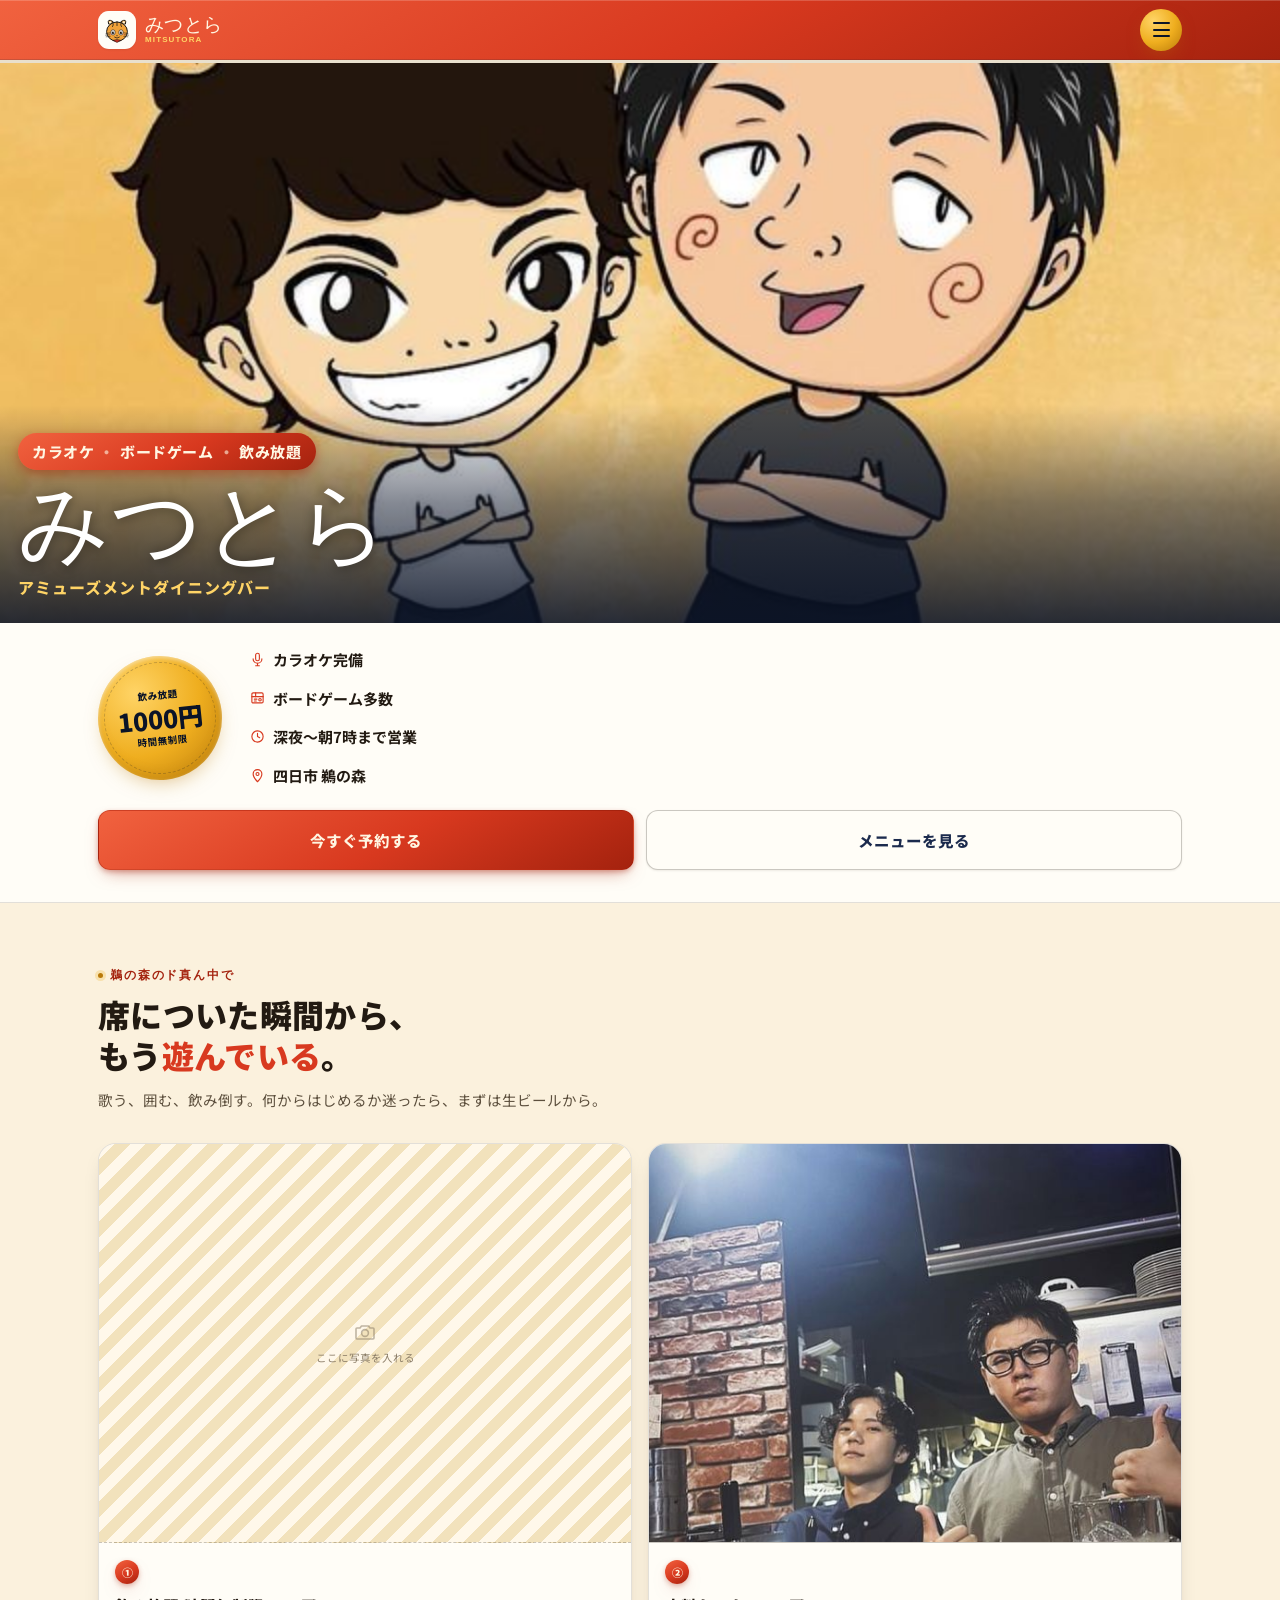
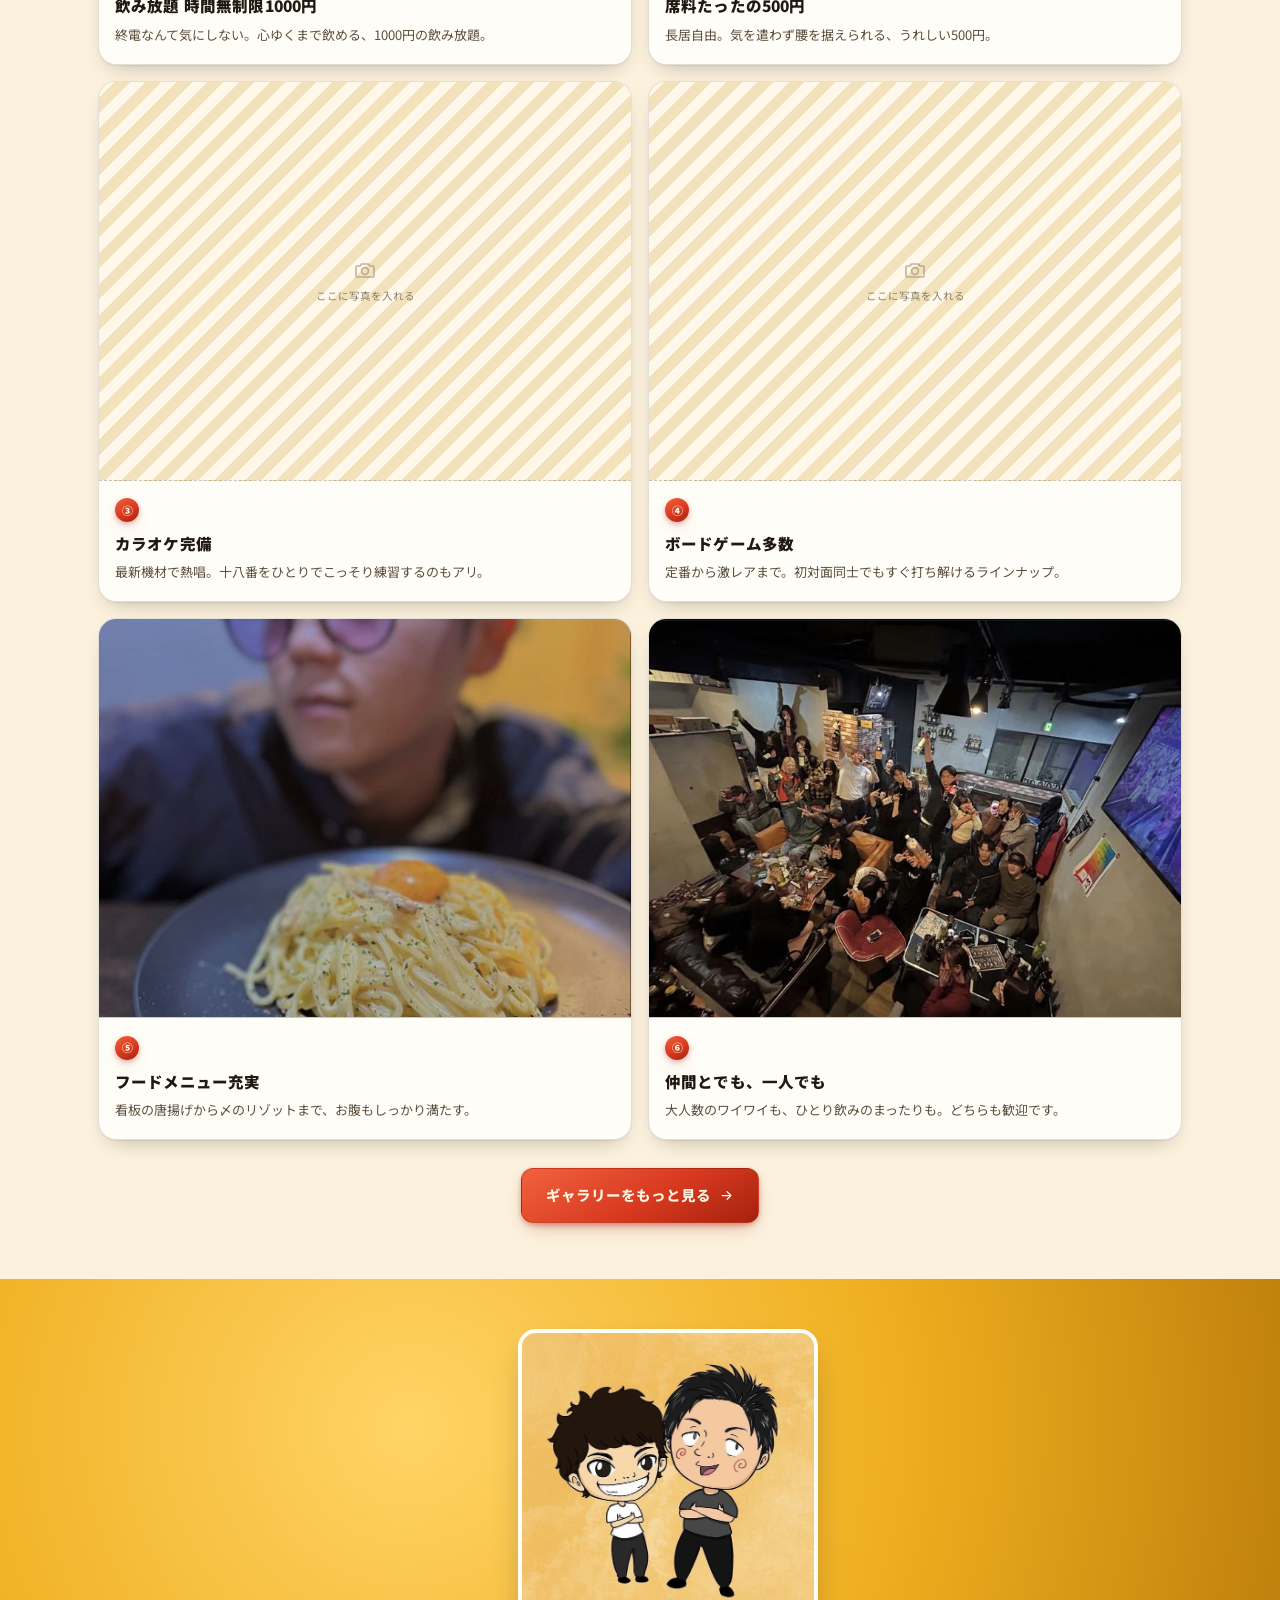
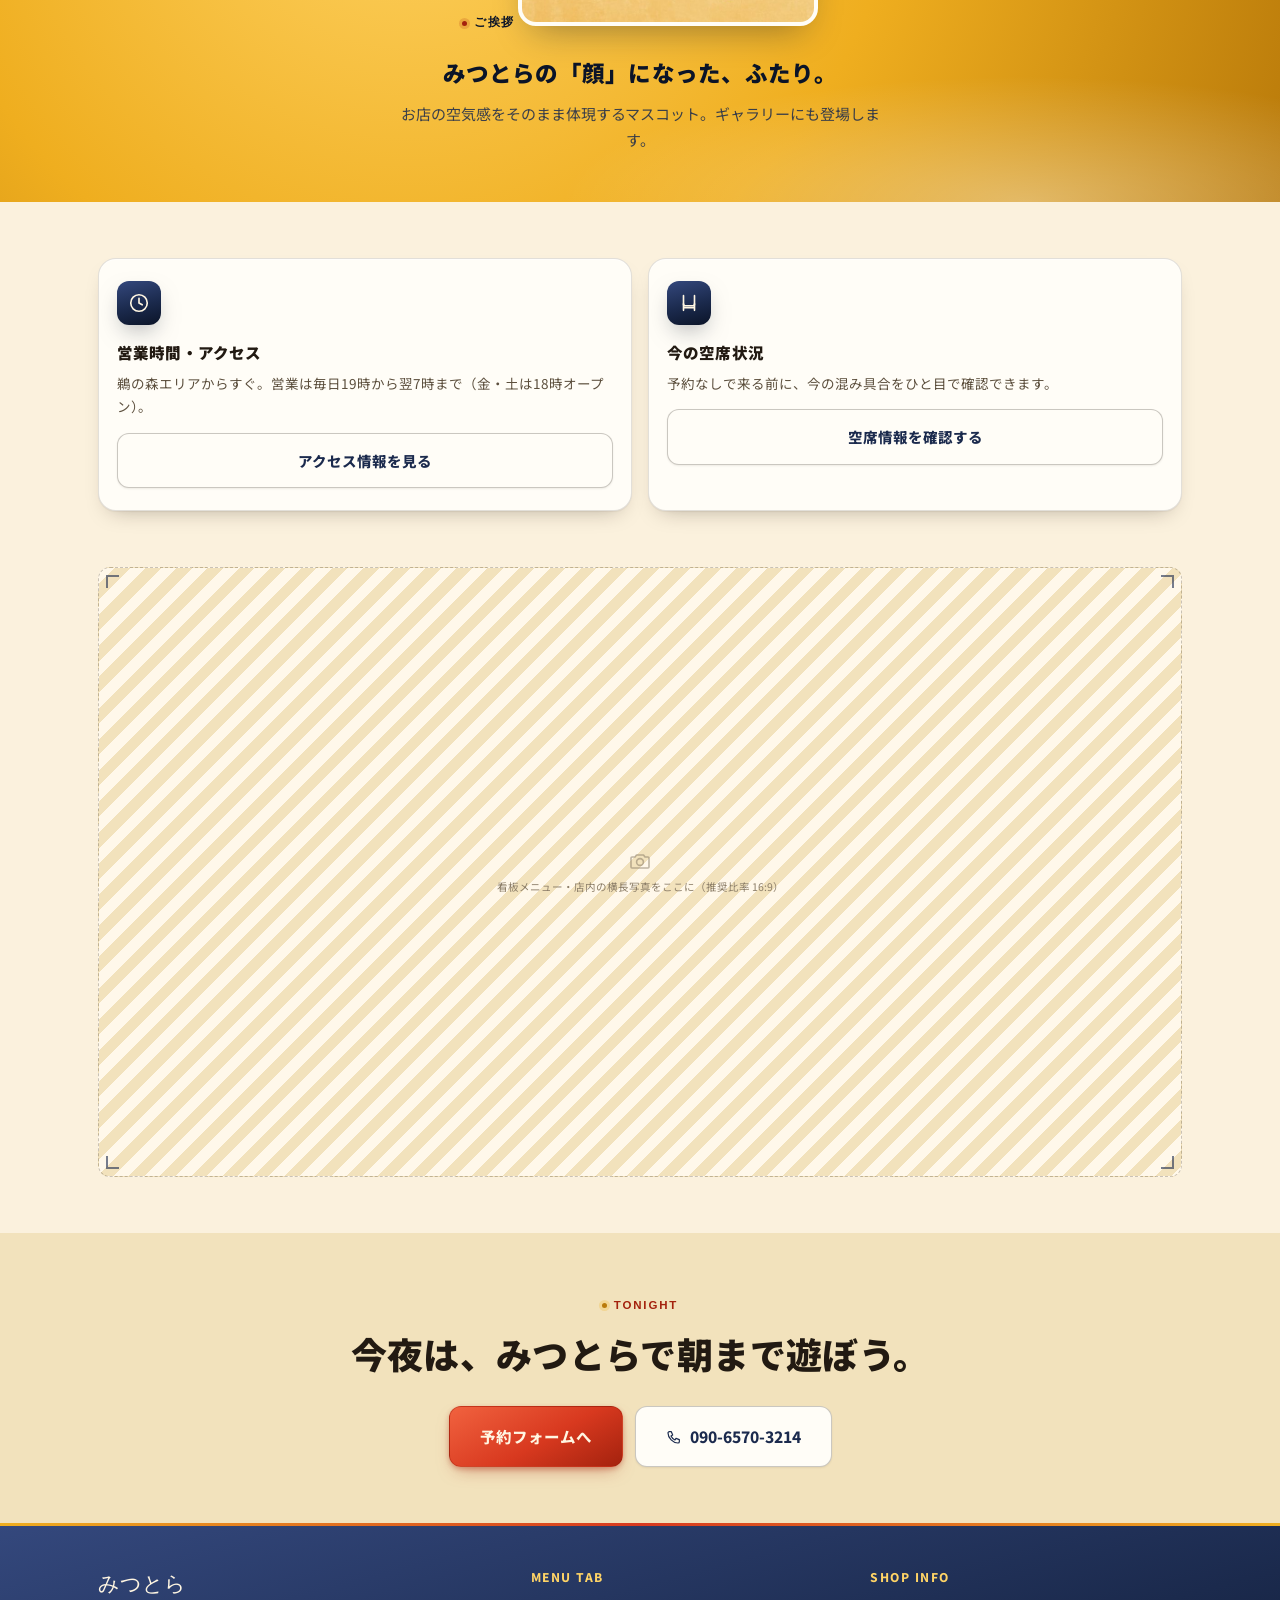
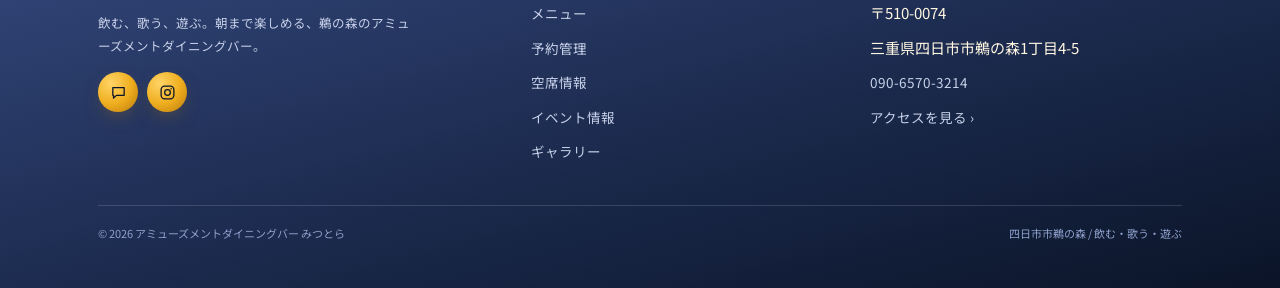
==== commit a4e7d35c: "Rename mitsutora.html to index.html" ====
--- a/index.html
+++ b/index.html
@@ -108,6 +108,7 @@
 .section-head h2 .accent{ color:var(--vermillion); }
 .section-head p.lead{ margin-top:10px; color:var(--ink-soft); font-size:14.5px; line-height:1.8; }
 section{ position:relative; padding:52px 0; }
+section.tab-panel{ padding:0; }
 .section-alt{ background:var(--paper-deep); }
 
 /* ---- buttons ---- */
@@ -126,7 +127,7 @@
 .btn-block{ width:100%; } .btn-lg{ padding:16px 30px; font-size:15.5px; min-height:52px; }
 
 /* ---- scroll progress thread ---- */
-.scroll-thread{ position:sticky; top:var(--header-h); left:0; height:3px; z-index:99; background:rgba(34,26,18,.08); }
+.scroll-thread{ position:sticky; top:var(--header-h); left:0; height:3px; z-index:99; background:rgba(34,26,18,.08); margin:0; }
 .scroll-thread::after{
   content:""; display:block; height:100%; width:var(--scroll-progress, 0%);
   background:linear-gradient(90deg, var(--marigold), var(--vermillion));
@@ -189,7 +190,52 @@
 .nav-mobile .nav-mobile-cta{ display:flex; gap:10px; margin-top:22px; }
 
 /* ---- hero ---- */
+/* ---- new hero visual-first layout ---- */
 .hero{ position:relative; overflow:hidden; padding:0; display:block; }
+.hero-visual-wrap{ position:relative; width:100%; }
+.hero-mascot-bg{ position:relative; width:100%; background:var(--marigold); overflow:hidden; }
+.hero-mascot-img{ display:block; width:100%; height:auto; aspect-ratio:1/1; object-fit:cover; }
+.hero-overlay{
+  position:absolute; bottom:0; left:0; right:0;
+  background:linear-gradient(to top, rgba(11,20,40,.88) 0%, rgba(11,20,40,.5) 55%, transparent 100%);
+  padding:28px 18px 22px;
+}
+.hero-store-badge{
+  display:inline-flex; align-items:center; gap:5px; flex-wrap:wrap;
+  background:var(--grad-vermillion); color:var(--on-dark);
+  font-family:var(--font-heading); font-weight:800; font-size:13px; letter-spacing:.04em;
+  padding:6px 14px; border-radius:999px; margin-bottom:10px;
+  box-shadow:0 4px 12px rgba(164,34,14,.5);
+}
+.hero-store-badge .dot-sep{ opacity:.6; }
+.hero-title-big{
+  font-family:var(--font-brush); font-weight:400; font-size:clamp(46px,14vw,80px);
+  color:#fff; line-height:1; text-shadow:0 2px 12px rgba(0,0,0,.4);
+}
+.hero-type-label{
+  font-family:var(--font-heading); font-weight:800; font-size:14px;
+  color:var(--marigold-light); letter-spacing:.06em; margin-top:4px;
+}
+.hero-body{ background:var(--card); padding:24px 0 32px; border-bottom:1px solid var(--line); }
+.hero-price-row{ display:flex; align-items:center; gap:18px; }
+.hero-facts{ flex:1; display:flex; flex-direction:column; gap:10px; }
+.hero-fact-row{
+  display:flex; align-items:center; gap:8px;
+  font-family:var(--font-heading); font-weight:700; font-size:14px; color:var(--ink);
+}
+.hero-fact-row .ico-svg{ color:var(--vermillion); flex:0 0 auto; }
+.hero-body .hero-actions{ margin-top:22px; display:flex; gap:12px; flex-direction:column; }
+.hero-body .hero-actions .btn{ width:100%; min-height:52px; font-size:15.5px; }
+@media (min-width:480px){ .hero-body .hero-actions{ flex-direction:row; } .hero-body .hero-actions .btn{ width:auto; flex:1; } }
+@media (min-width:760px){
+  .hero-mascot-img{ aspect-ratio:16/7; }
+  .hero-title-big{ font-size:clamp(64px,7vw,96px); }
+  .hero-store-badge{ font-size:15px; }
+  .hero-type-label{ font-size:16px; }
+  .hero-price-row{ gap:28px; }
+  .hero-facts{ gap:13px; }
+  .hero-fact-row{ font-size:15px; }
+}
 .hero-card{
   background:var(--card); padding:30px 0 36px; position:relative; overflow:hidden;
   border-bottom:1px solid var(--line);
@@ -626,78 +672,57 @@
 
   <div class="hero">
 
-    <div class="hero-card">
+    <div class="hero-visual-wrap">
+      <div class="hero-mascot-bg" id="heroPhotoCard">
+        <img id="mascot-hero-img" alt="みつとらのマスコットキャラクター" class="hero-mascot-img">
+        <div class="hero-overlay">
+          <div class="hero-store-badge">
+            <span>カラオケ</span>
+            <span class="dot-sep">・</span>
+            <span>ボードゲーム</span>
+            <span class="dot-sep">・</span>
+            <span>飲み放題</span>
+          </div>
+          <h1 class="hero-title-big">みつとら</h1>
+          <p class="hero-type-label">アミューズメントダイニングバー</p>
+        </div>
+      </div>
+    </div>
+
+    <div class="hero-body">
       <div class="container">
-        <div class="hero-top-grid reveal">
-          <div class="hero-logo-col">
-            <svg class="hero-mark" viewBox="0 0 140 140" xmlns="http://www.w3.org/2000/svg" aria-hidden="true">
-              <path d="M2 38 L17 34M4 53 L18 50" stroke="#e8a23a" stroke-width="3.5" stroke-linecap="round"/>
-              <path d="M138 38 L123 34M136 53 L122 50" stroke="#e8a23a" stroke-width="3.5" stroke-linecap="round"/>
-              <path d="M28 40 Q20 10 50 28 Q40 45 28 40 Z" fill="#f0a23a" stroke="#1c1815" stroke-width="5" stroke-linejoin="round"/>
-              <path d="M112 40 Q120 10 90 28 Q100 45 112 40 Z" fill="#f0a23a" stroke="#1c1815" stroke-width="5" stroke-linejoin="round"/>
-              <circle cx="36" cy="32" r="6" fill="#fff3d6"/>
-              <circle cx="104" cy="32" r="6" fill="#fff3d6"/>
-              <ellipse cx="70" cy="78" rx="52" ry="48" fill="#f0a23a" stroke="#1c1815" stroke-width="5"/>
-              <path d="M50 35 q4 10 -2 18" fill="none" stroke="#1c1815" stroke-width="4" stroke-linecap="round"/>
-              <path d="M70 28 q0 12 0 20" fill="none" stroke="#1c1815" stroke-width="4" stroke-linecap="round"/>
-              <path d="M90 35 q-4 10 2 18" fill="none" stroke="#1c1815" stroke-width="4" stroke-linecap="round"/>
-              <ellipse cx="38" cy="92" rx="6" ry="4" fill="#ff8a7a" opacity=".55"/>
-              <ellipse cx="104" cy="92" rx="6" ry="4" fill="#ff8a7a" opacity=".55"/>
-              <ellipse cx="50" cy="82" rx="11" ry="13" fill="#fff" stroke="#1c1815" stroke-width="3"/>
-              <ellipse cx="90" cy="82" rx="11" ry="13" fill="#fff" stroke="#1c1815" stroke-width="3"/>
-              <circle cx="50" cy="84" r="6" fill="#1c1815"/>
-              <circle cx="90" cy="84" r="6" fill="#1c1815"/>
-              <circle cx="53" cy="80" r="2" fill="#fff"/>
-              <circle cx="93" cy="80" r="2" fill="#fff"/>
-              <path d="M15 88 L35 84M13 96 L34 94M16 104 L36 102" stroke="#1c1815" stroke-width="2.5" stroke-linecap="round"/>
-              <path d="M125 88 L105 84M127 96 L106 94M124 104 L104 102" stroke="#1c1815" stroke-width="2.5" stroke-linecap="round"/>
-              <path d="M66 96 L74 96 L70 102 Z" fill="#1c1815"/>
-              <path d="M58 106 Q70 116 82 106" fill="none" stroke="#1c1815" stroke-width="4" stroke-linecap="round"/>
-            </svg>
-            <h1 class="hero-title">みつとら</h1>
-            <svg class="brush-underline" viewBox="0 0 200 16" xmlns="http://www.w3.org/2000/svg" aria-hidden="true">
-              <path d="M4 9 Q40 3 80 8 T160 7 Q180 6 196 10" fill="none" stroke="#d8391f" stroke-width="5" stroke-linecap="round"/>
-            </svg>
-            <p class="hero-subname">— MITSUTORA —</p>
-            <p class="hero-tagline-row">
-              <svg class="ico-svg" width="13" height="13" viewBox="0 0 24 24" fill="none" stroke="currentColor" stroke-width="1.8" stroke-linecap="round" stroke-linejoin="round"><rect x="9" y="2" width="6" height="12" rx="3"/><path d="M5 11a7 7 0 0 0 14 0"/><path d="M12 18v4M9 22h6"/></svg>
-              AMUSEMENT DINING BAR
-              <svg class="ico-svg" width="13" height="13" viewBox="0 0 24 24" fill="none" stroke="currentColor" stroke-width="1.8" stroke-linecap="round" stroke-linejoin="round"><path d="M6 9h9v9a2 2 0 0 1-2 2H8a2 2 0 0 1-2-2V9Z"/><path d="M15 11h2a2 2 0 0 1 2 2v1a2 2 0 0 1-2 2h-2"/></svg>
-            </p>
+
+        <div class="hero-price-row">
+          <div class="price-burst reveal-pop" style="--rr:-6deg; --rd:.05s;">
+            <span class="pb-eyebrow">飲み放題</span>
+            <span class="pb-price">1000円</span>
+            <span class="pb-unit">時間無制限</span>
           </div>
-          <div class="hero-photo-col">
-            <div class="mascot-card fill" id="heroPhotoCard">
-              <img id="mascot-hero-img" alt="みつとらのマスコットキャラクター">
+          <div class="hero-facts">
+            <div class="hero-fact-row">
+              <svg class="ico-svg" width="15" height="15" viewBox="0 0 24 24" fill="none" stroke="currentColor" stroke-width="1.8" stroke-linecap="round" stroke-linejoin="round"><rect x="9" y="2" width="6" height="12" rx="3"/><path d="M5 11a7 7 0 0 0 14 0"/><path d="M12 18v4M9 22h6"/></svg>
+              カラオケ完備
+            </div>
+            <div class="hero-fact-row">
+              <svg class="ico-svg" width="15" height="15" viewBox="0 0 24 24" fill="none" stroke="currentColor" stroke-width="1.8" stroke-linecap="round" stroke-linejoin="round"><rect x="3" y="3" width="18" height="16" rx="2"/><path d="M3 9h18"/><path d="M9 3v6"/><circle cx="16" cy="14" r="2"/><path d="M7 13h4"/><path d="M7 16h3"/></svg>
+              ボードゲーム多数
+            </div>
+            <div class="hero-fact-row">
+              <svg class="ico-svg" width="15" height="15" viewBox="0 0 24 24" fill="none" stroke="currentColor" stroke-width="1.8" stroke-linecap="round" stroke-linejoin="round"><circle cx="12" cy="12" r="9"/><path d="M12 7v5l3.5 2"/></svg>
+              深夜〜朝7時まで営業
+            </div>
+            <div class="hero-fact-row">
+              <svg class="ico-svg" width="15" height="15" viewBox="0 0 24 24" fill="none" stroke="currentColor" stroke-width="1.8" stroke-linecap="round" stroke-linejoin="round"><path d="M12 22s7-7.2 7-12.5A7 7 0 0 0 5 9.5C5 14.8 12 22 12 22Z"/><circle cx="12" cy="9.5" r="2.4"/></svg>
+              四日市 鵜の森
             </div>
           </div>
         </div>
 
-        <div class="hero-inner" style="margin-top:28px;">
-          <p class="hero-copy">飲む、歌う、遊ぶ。<br>朝まで楽しめる次世代アミューズメントダイニングバー</p>
-
-          <div class="price-burst-row">
-            <div class="price-burst reveal-pop" style="--rr:-6deg; --rd:.05s;">
-              <span class="pb-eyebrow">脅威の飲み放題</span>
-              <span class="pb-price">1000円</span>
-              <span class="pb-unit">時間無制限</span>
-            </div>
-            <div class="price-burst reveal-pop" style="--rr:5deg; --rd:.18s;">
-              <span class="pb-eyebrow">席料</span>
-              <span class="pb-price">500円</span>
-              <span class="pb-unit">のみ</span>
-            </div>
-          </div>
-
-          <div class="hero-actions">
-            <a href="#reservation" class="btn btn-primary btn-lg" data-nav>今すぐ予約する</a>
-            <a href="#menu" class="btn btn-outline btn-lg" data-nav>メニューを見る</a>
-          </div>
-          <div class="hero-tags">
-            <span><svg class="ico-svg" width="12" height="12" viewBox="0 0 24 24" fill="none" stroke="currentColor" stroke-width="1.8" stroke-linecap="round" stroke-linejoin="round"><path d="M12 22s7-7.2 7-12.5A7 7 0 0 0 5 9.5C5 14.8 12 22 12 22Z"/><circle cx="12" cy="9.5" r="2.4"/></svg>鵜の森エリア徒歩5分</span>
-            <span><svg class="ico-svg" width="12" height="12" viewBox="0 0 24 24" fill="none" stroke="currentColor" stroke-width="1.8" stroke-linecap="round" stroke-linejoin="round"><circle cx="12" cy="12" r="9"/><path d="M12 7v5l3.5 2"/></svg>朝7時まで営業</span>
-            <span><svg class="ico-svg" width="12" height="12" viewBox="0 0 24 24" fill="none" stroke="currentColor" stroke-width="1.8" stroke-linecap="round" stroke-linejoin="round"><circle cx="9" cy="8" r="3"/><path d="M3 20c0-3.3 2.7-6 6-6s6 2.7 6 6"/><circle cx="17" cy="9" r="2.4"/><path d="M21 20c0-2.6-1.7-4.8-4-5.6"/></svg>貸切・団体相談OK</span>
-          </div>
+        <div class="hero-actions">
+          <a href="#reservation" class="btn btn-primary btn-lg" data-nav>今すぐ予約する</a>
+          <a href="#menu" class="btn btn-outline btn-lg" data-nav>メニューを見る</a>
         </div>
+
       </div>
     </div>
   </div>
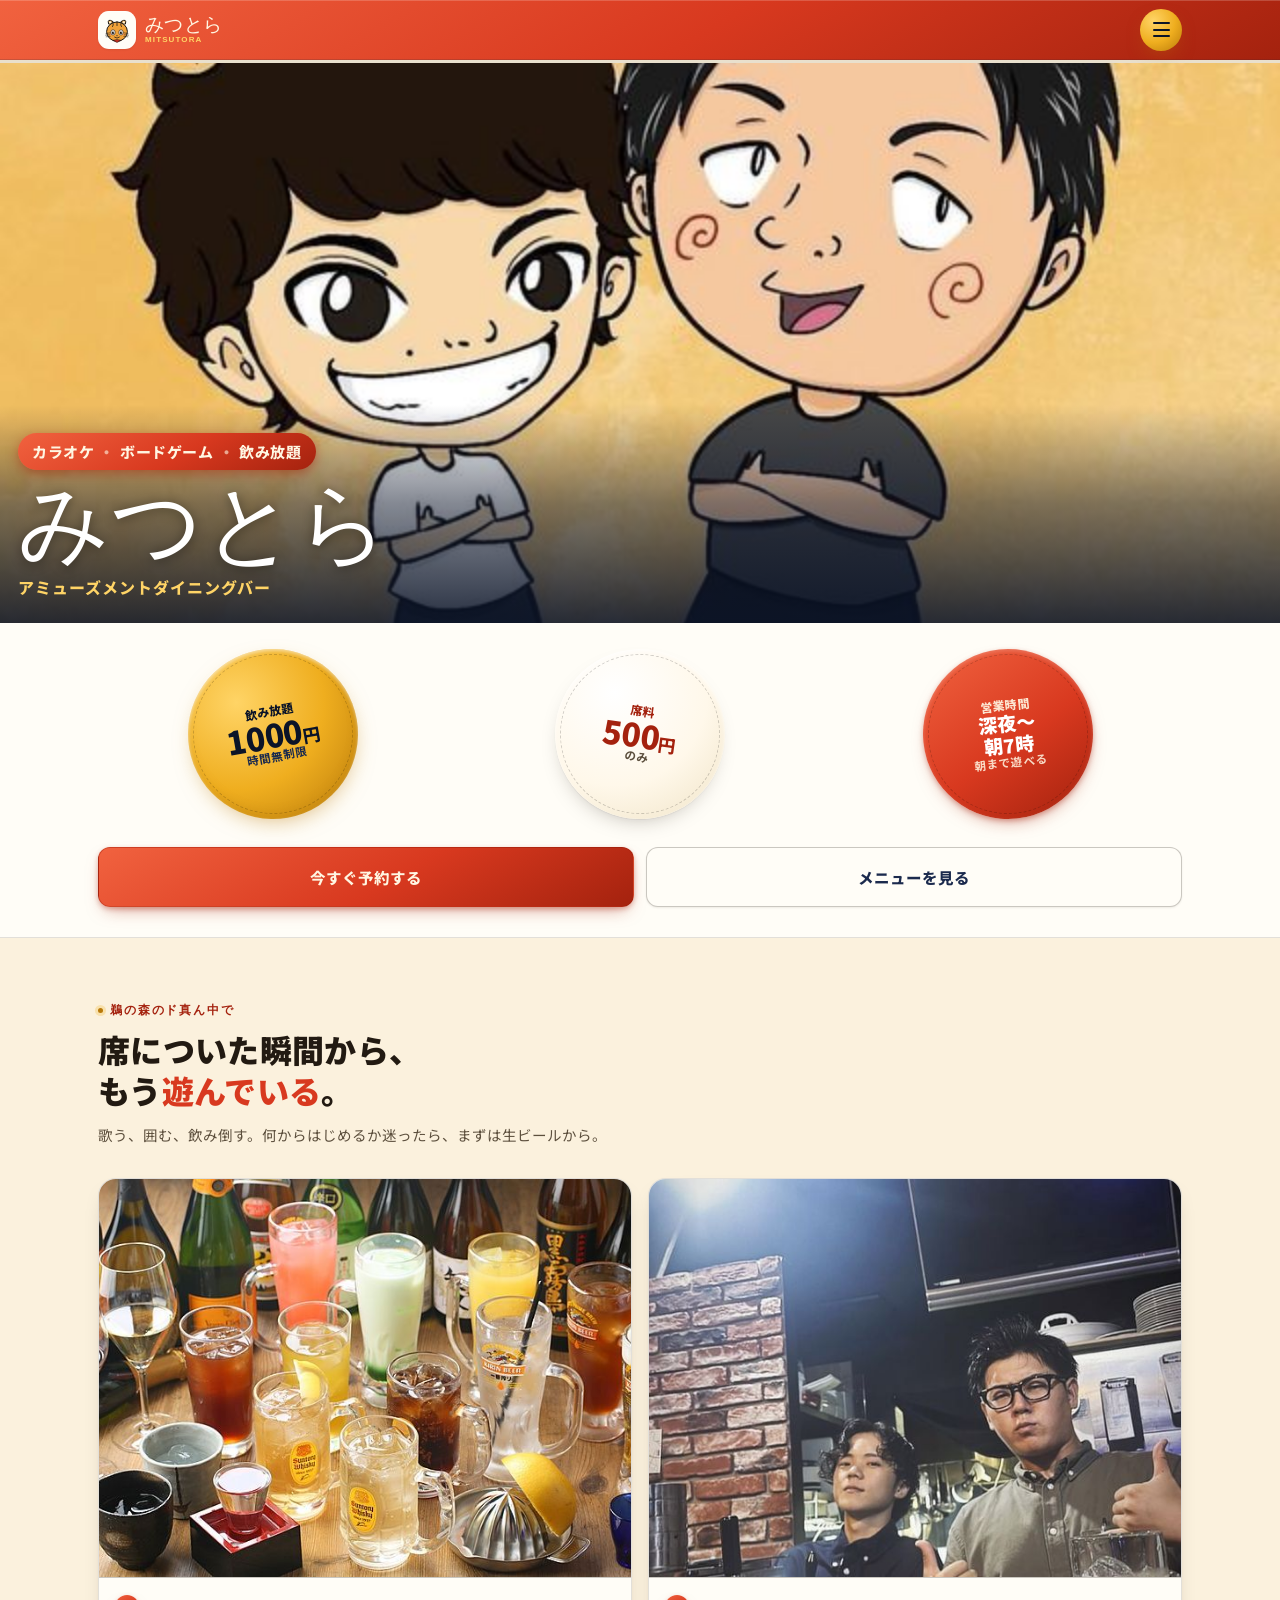
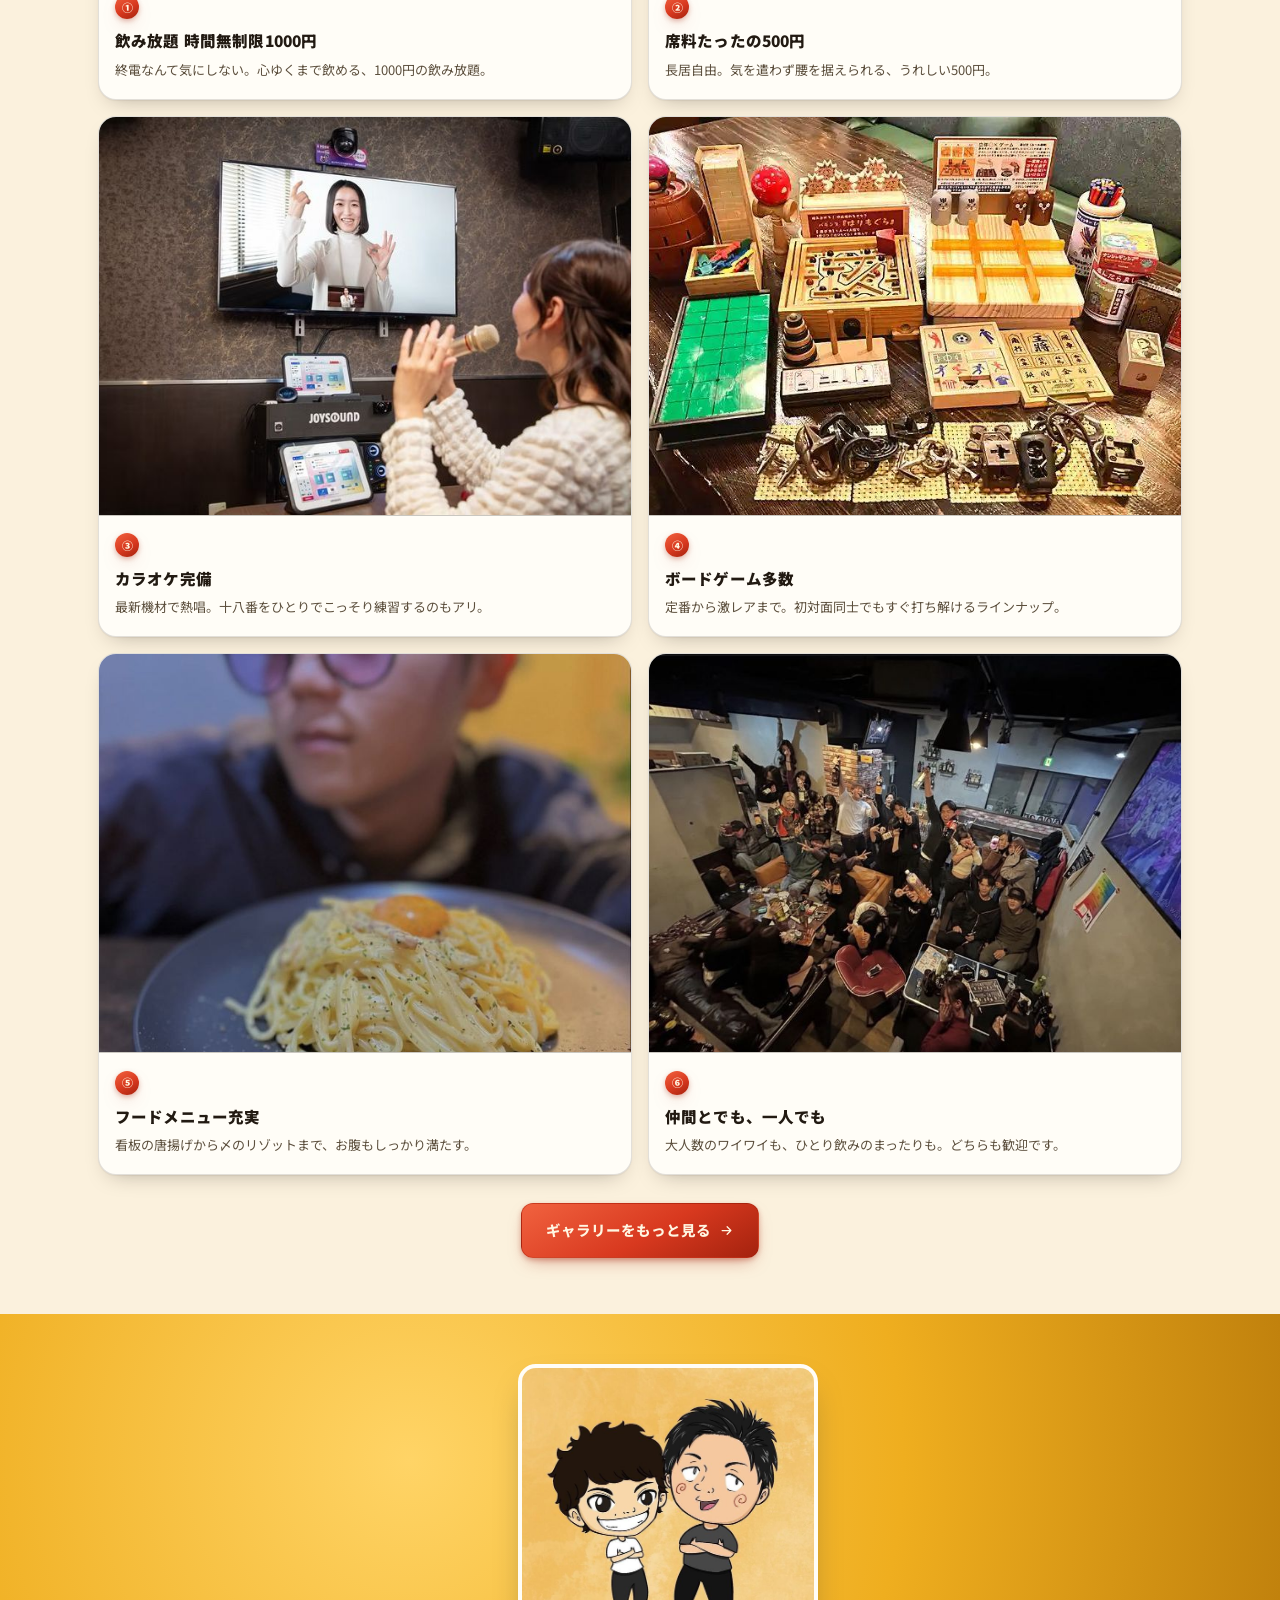
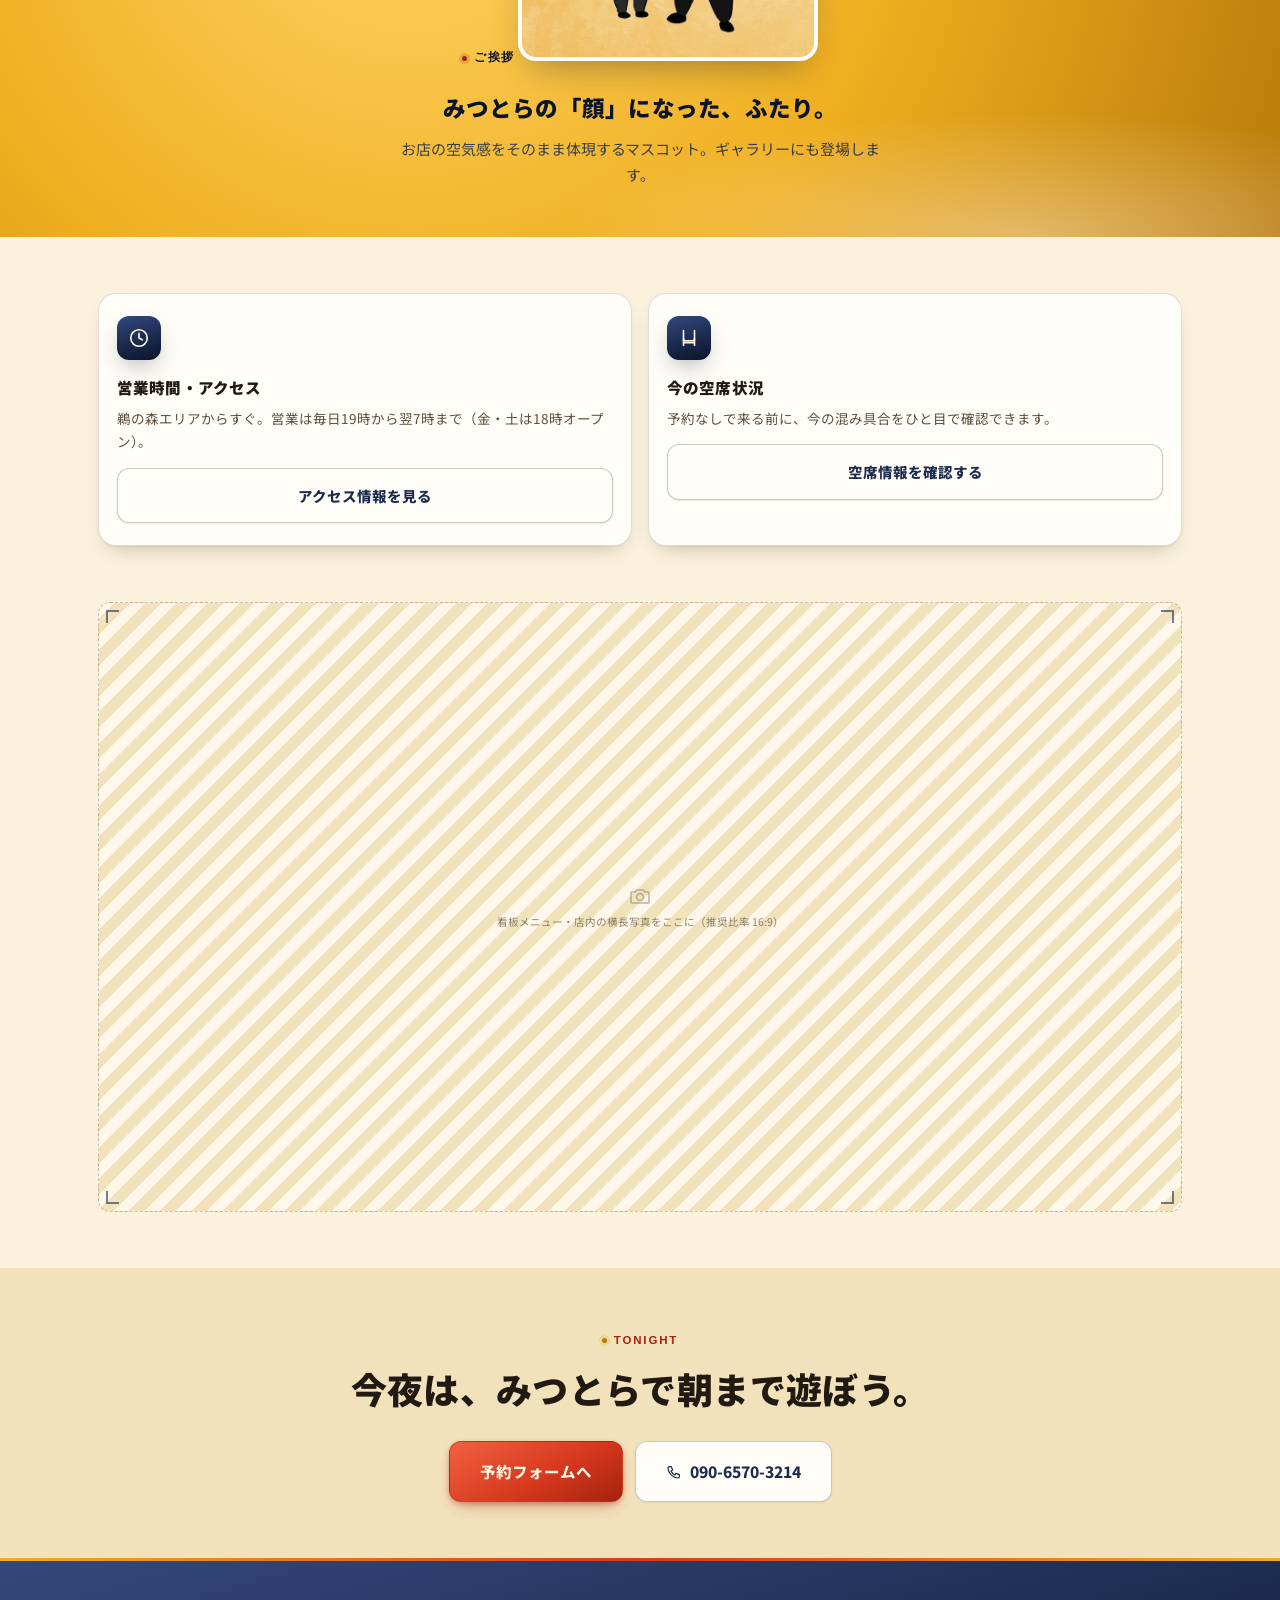
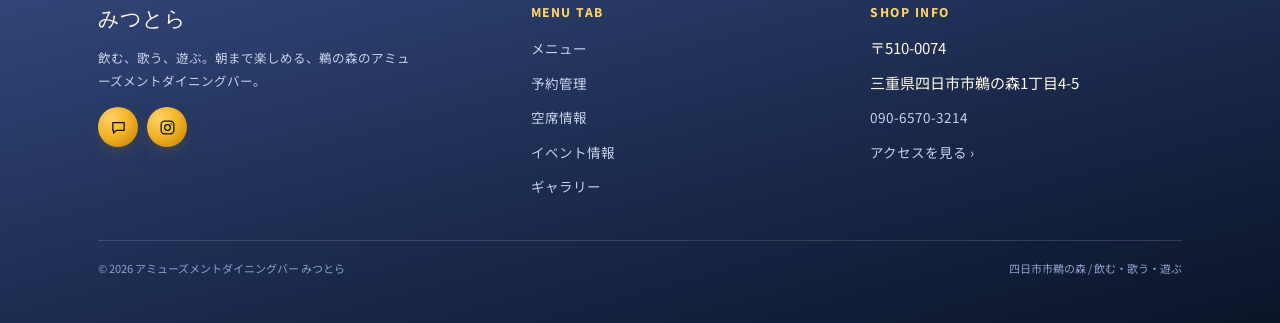
==== commit 6455e805: "Rename mitsutora.html to index.html" ====
--- a/index.html
+++ b/index.html
@@ -216,7 +216,64 @@
   font-family:var(--font-heading); font-weight:800; font-size:14px;
   color:var(--marigold-light); letter-spacing:.06em; margin-top:4px;
 }
-.hero-body{ background:var(--card); padding:24px 0 32px; border-bottom:1px solid var(--line); }
+.hero-body{ background:var(--card); padding:22px 0 30px; border-bottom:1px solid var(--line); }
+
+/* ---- 3-circle price appeal ---- */
+.price-appeal-row{
+  display:flex; gap:10px; justify-content:center; align-items:center;
+  padding:4px 0 6px;
+}
+.price-appeal-item{ flex:1; min-width:0; display:flex; justify-content:center; }
+.price-appeal-circle{
+  width:100%; max-width:116px; aspect-ratio:1/1; border-radius:50%;
+  display:flex; flex-direction:column; align-items:center; justify-content:center; text-align:center;
+  position:relative; transition:transform .3s var(--ease-pop);
+  padding:6px;
+}
+.price-appeal-circle::before{
+  content:""; position:absolute; inset:5px; border-radius:50%; border:1.5px dashed rgba(0,0,0,.18);
+}
+.price-appeal-circle.gold{
+  background:var(--grad-gold);
+  box-shadow:0 8px 22px -8px rgba(185,122,10,.55), inset 0 2px 4px rgba(255,255,255,.55), inset 0 -6px 10px rgba(185,122,10,.25);
+  transform:rotate(-5deg);
+}
+.price-appeal-circle.white{
+  background:radial-gradient(circle at 32% 28%, #fff 0%, var(--card-soft) 55%, #efe2c4 100%);
+  box-shadow:var(--shadow-card), inset 0 2px 4px rgba(255,255,255,.7);
+  transform:rotate(4deg);
+}
+.price-appeal-circle.red{
+  background:var(--grad-vermillion);
+  box-shadow:var(--shadow-vermillion), inset 0 2px 4px rgba(255,255,255,.22);
+  transform:rotate(-3deg);
+}
+.pa-label{ font-size:9.5px; font-weight:800; letter-spacing:.03em; line-height:1.2; position:relative; }
+.price-appeal-circle.gold .pa-label{ color:var(--indigo-deep); }
+.price-appeal-circle.white .pa-label{ color:var(--vermillion-deep); }
+.price-appeal-circle.red .pa-label{ color:rgba(255,246,226,.9); }
+.pa-price{ font-family:var(--font-heading); font-size:clamp(22px,7vw,32px); font-weight:900; line-height:1; position:relative; }
+.price-appeal-circle.gold .pa-price{ color:var(--indigo-deep); }
+.price-appeal-circle.white .pa-price{ color:var(--vermillion-deep); }
+.price-appeal-circle.red .pa-price{ color:#fff; }
+.pa-unit{ font-size:.55em; font-weight:800; }
+.pa-price-sm{ font-family:var(--font-heading); font-size:clamp(13px,4.5vw,19px); font-weight:900; line-height:1.15; position:relative; color:#fff; }
+.pa-sub{ font-size:9px; font-weight:700; position:relative; letter-spacing:.02em; line-height:1.2; }
+.price-appeal-circle.gold .pa-sub{ color:var(--indigo); }
+.price-appeal-circle.white .pa-sub{ color:var(--ink-soft); }
+.price-appeal-circle.red .pa-sub{ color:rgba(255,246,226,.85); }
+
+@media (min-width:400px){
+  .price-appeal-circle{ max-width:130px; padding:8px; }
+  .pa-label{ font-size:10.5px; }
+  .pa-sub{ font-size:10px; }
+}
+@media (min-width:760px){
+  .price-appeal-row{ gap:18px; }
+  .price-appeal-circle{ max-width:170px; }
+  .pa-label{ font-size:12px; }
+  .pa-sub{ font-size:11.5px; }
+}
 .hero-price-row{ display:flex; align-items:center; gap:18px; }
 .hero-facts{ flex:1; display:flex; flex-direction:column; gap:10px; }
 .hero-fact-row{
@@ -692,28 +749,27 @@
     <div class="hero-body">
       <div class="container">
 
-        <div class="hero-price-row">
-          <div class="price-burst reveal-pop" style="--rr:-6deg; --rd:.05s;">
-            <span class="pb-eyebrow">飲み放題</span>
-            <span class="pb-price">1000円</span>
-            <span class="pb-unit">時間無制限</span>
+        <div class="price-appeal-row">
+          <div class="price-appeal-item reveal-pop" style="--rr:-5deg; --rd:.0s;">
+            <div class="price-appeal-circle gold">
+              <span class="pa-label">飲み放題</span>
+              <span class="pa-price">1000<span class="pa-unit">円</span></span>
+              <span class="pa-sub">時間無制限</span>
+            </div>
           </div>
-          <div class="hero-facts">
-            <div class="hero-fact-row">
-              <svg class="ico-svg" width="15" height="15" viewBox="0 0 24 24" fill="none" stroke="currentColor" stroke-width="1.8" stroke-linecap="round" stroke-linejoin="round"><rect x="9" y="2" width="6" height="12" rx="3"/><path d="M5 11a7 7 0 0 0 14 0"/><path d="M12 18v4M9 22h6"/></svg>
-              カラオケ完備
+          <div class="price-appeal-item reveal-pop" style="--rr:4deg; --rd:.12s;">
+            <div class="price-appeal-circle white">
+              <span class="pa-label">席料</span>
+              <span class="pa-price">500<span class="pa-unit">円</span></span>
+              <span class="pa-sub">のみ</span>
             </div>
-            <div class="hero-fact-row">
-              <svg class="ico-svg" width="15" height="15" viewBox="0 0 24 24" fill="none" stroke="currentColor" stroke-width="1.8" stroke-linecap="round" stroke-linejoin="round"><rect x="3" y="3" width="18" height="16" rx="2"/><path d="M3 9h18"/><path d="M9 3v6"/><circle cx="16" cy="14" r="2"/><path d="M7 13h4"/><path d="M7 16h3"/></svg>
-              ボードゲーム多数
-            </div>
-            <div class="hero-fact-row">
-              <svg class="ico-svg" width="15" height="15" viewBox="0 0 24 24" fill="none" stroke="currentColor" stroke-width="1.8" stroke-linecap="round" stroke-linejoin="round"><circle cx="12" cy="12" r="9"/><path d="M12 7v5l3.5 2"/></svg>
-              深夜〜朝7時まで営業
-            </div>
-            <div class="hero-fact-row">
-              <svg class="ico-svg" width="15" height="15" viewBox="0 0 24 24" fill="none" stroke="currentColor" stroke-width="1.8" stroke-linecap="round" stroke-linejoin="round"><path d="M12 22s7-7.2 7-12.5A7 7 0 0 0 5 9.5C5 14.8 12 22 12 22Z"/><circle cx="12" cy="9.5" r="2.4"/></svg>
-              四日市 鵜の森
+          </div>
+          <div class="price-appeal-item reveal-pop" style="--rr:-3deg; --rd:.22s;">
+            <div class="price-appeal-circle red">
+              <span class="pa-label">営業時間</span>
+              <span class="pa-price-sm">深夜〜</span>
+              <span class="pa-price-sm">朝7時</span>
+              <span class="pa-sub">朝まで遊べる</span>
             </div>
           </div>
         </div>
@@ -736,7 +792,7 @@
       </div>
       <div class="grid grid-2">
         <div class="feature-card-photo reveal" style="--rd:.02s;">
-          <div class="photo-slot ratio-4-3"><svg class="ps-icon" viewBox="0 0 24 24" fill="none" stroke="currentColor" stroke-width="1.6" stroke-linecap="round" stroke-linejoin="round"><path d="M4 8h3l1.5-2h7L17 8h3a1 1 0 0 1 1 1v9a1 1 0 0 1-1 1H4a1 1 0 0 1-1-1V9a1 1 0 0 1 1-1Z"/><circle cx="12" cy="13" r="3.4"/></svg><span class="ps-label">ここに写真を入れる</span></div>
+          <div class="photo-slot ratio-4-3" id="feat-photo-1"><svg class="ps-icon" viewBox="0 0 24 24" fill="none" stroke="currentColor" stroke-width="1.6" stroke-linecap="round" stroke-linejoin="round"><path d="M4 8h3l1.5-2h7L17 8h3a1 1 0 0 1 1 1v9a1 1 0 0 1-1 1H4a1 1 0 0 1-1-1V9a1 1 0 0 1 1-1Z"/><circle cx="12" cy="13" r="3.4"/></svg><span class="ps-label">ここに写真を入れる</span></div>
           <div class="fcp-body">
             <span class="fcp-num">①</span>
             <h3>飲み放題 時間無制限1000円</h3>
@@ -752,7 +808,7 @@
           </div>
         </div>
         <div class="feature-card-photo reveal" style="--rd:.1s;">
-          <div class="photo-slot ratio-4-3"><svg class="ps-icon" viewBox="0 0 24 24" fill="none" stroke="currentColor" stroke-width="1.6" stroke-linecap="round" stroke-linejoin="round"><path d="M4 8h3l1.5-2h7L17 8h3a1 1 0 0 1 1 1v9a1 1 0 0 1-1 1H4a1 1 0 0 1-1-1V9a1 1 0 0 1 1-1Z"/><circle cx="12" cy="13" r="3.4"/></svg><span class="ps-label">ここに写真を入れる</span></div>
+          <div class="photo-slot ratio-4-3" id="feat-photo-3"><svg class="ps-icon" viewBox="0 0 24 24" fill="none" stroke="currentColor" stroke-width="1.6" stroke-linecap="round" stroke-linejoin="round"><path d="M4 8h3l1.5-2h7L17 8h3a1 1 0 0 1 1 1v9a1 1 0 0 1-1 1H4a1 1 0 0 1-1-1V9a1 1 0 0 1 1-1Z"/><circle cx="12" cy="13" r="3.4"/></svg><span class="ps-label">ここに写真を入れる</span></div>
           <div class="fcp-body">
             <span class="fcp-num">③</span>
             <h3>カラオケ完備</h3>
@@ -760,7 +816,7 @@
           </div>
         </div>
         <div class="feature-card-photo reveal" style="--rd:.14s;">
-          <div class="photo-slot ratio-4-3"><svg class="ps-icon" viewBox="0 0 24 24" fill="none" stroke="currentColor" stroke-width="1.6" stroke-linecap="round" stroke-linejoin="round"><path d="M4 8h3l1.5-2h7L17 8h3a1 1 0 0 1 1 1v9a1 1 0 0 1-1 1H4a1 1 0 0 1-1-1V9a1 1 0 0 1 1-1Z"/><circle cx="12" cy="13" r="3.4"/></svg><span class="ps-label">ここに写真を入れる</span></div>
+          <div class="photo-slot ratio-4-3" id="feat-photo-4"><svg class="ps-icon" viewBox="0 0 24 24" fill="none" stroke="currentColor" stroke-width="1.6" stroke-linecap="round" stroke-linejoin="round"><path d="M4 8h3l1.5-2h7L17 8h3a1 1 0 0 1 1 1v9a1 1 0 0 1-1 1H4a1 1 0 0 1-1-1V9a1 1 0 0 1 1-1Z"/><circle cx="12" cy="13" r="3.4"/></svg><span class="ps-label">ここに写真を入れる</span></div>
           <div class="fcp-body">
             <span class="fcp-num">④</span>
             <h3>ボードゲーム多数</h3>
@@ -858,7 +914,7 @@
 
   <div class="container" style="padding:0 18px 16px;">
     <div class="photo-strip reveal" style="grid-template-columns:repeat(3,1fr); margin-bottom:26px;">
-      <div class="photo-slot ratio-4-3"><svg class="ps-icon" viewBox="0 0 24 24" fill="none" stroke="currentColor" stroke-width="1.6" stroke-linecap="round" stroke-linejoin="round"><path d="M4 8h3l1.5-2h7L17 8h3a1 1 0 0 1 1 1v9a1 1 0 0 1-1 1H4a1 1 0 0 1-1-1V9a1 1 0 0 1 1-1Z"/><circle cx="12" cy="13" r="3.4"/></svg><span class="ps-label">ドリンクの写真</span></div>
+      <div class="photo-slot ratio-4-3" id="menu-photo-drink"><svg class="ps-icon" viewBox="0 0 24 24" fill="none" stroke="currentColor" stroke-width="1.6" stroke-linecap="round" stroke-linejoin="round"><path d="M4 8h3l1.5-2h7L17 8h3a1 1 0 0 1 1 1v9a1 1 0 0 1-1 1H4a1 1 0 0 1-1-1V9a1 1 0 0 1 1-1Z"/><circle cx="12" cy="13" r="3.4"/></svg><span class="ps-label">ドリンクの写真</span></div>
       <div class="photo-slot ratio-4-3"><svg class="ps-icon" viewBox="0 0 24 24" fill="none" stroke="currentColor" stroke-width="1.6" stroke-linecap="round" stroke-linejoin="round"><path d="M4 8h3l1.5-2h7L17 8h3a1 1 0 0 1 1 1v9a1 1 0 0 1-1 1H4a1 1 0 0 1-1-1V9a1 1 0 0 1 1-1Z"/><circle cx="12" cy="13" r="3.4"/></svg><span class="ps-label">フードの写真</span></div>
       <div class="photo-slot ratio-4-3"><svg class="ps-icon" viewBox="0 0 24 24" fill="none" stroke="currentColor" stroke-width="1.6" stroke-linecap="round" stroke-linejoin="round"><path d="M4 8h3l1.5-2h7L17 8h3a1 1 0 0 1 1 1v9a1 1 0 0 1-1 1H4a1 1 0 0 1-1-1V9a1 1 0 0 1 1-1Z"/><circle cx="12" cy="13" r="3.4"/></svg><span class="ps-label">店内の写真</span></div>
     </div>
@@ -1244,10 +1300,15 @@
 const MASCOT_IMG = "[data-uri]";
 
 const FEATURE_IMAGES = {
+  1: "[data-uri]",
+  3: "[data-uri]",
+  4: "[data-uri]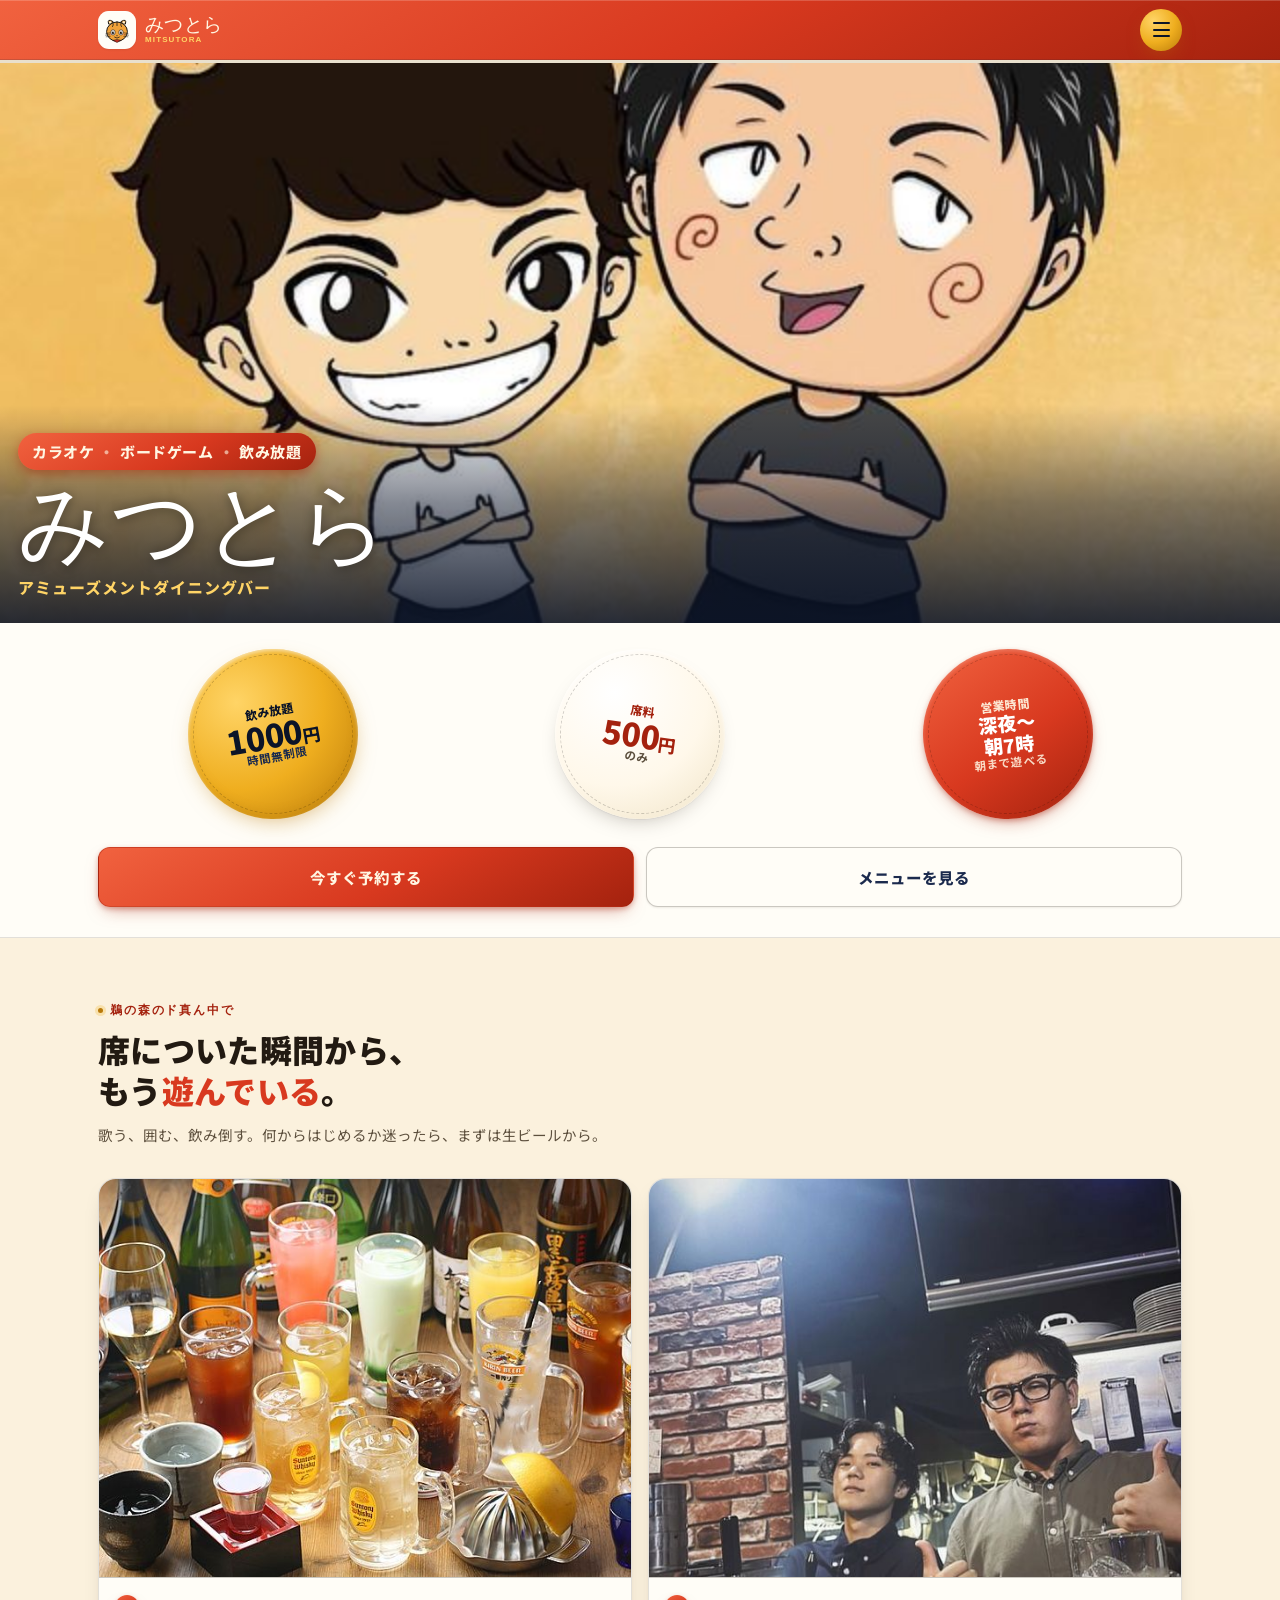
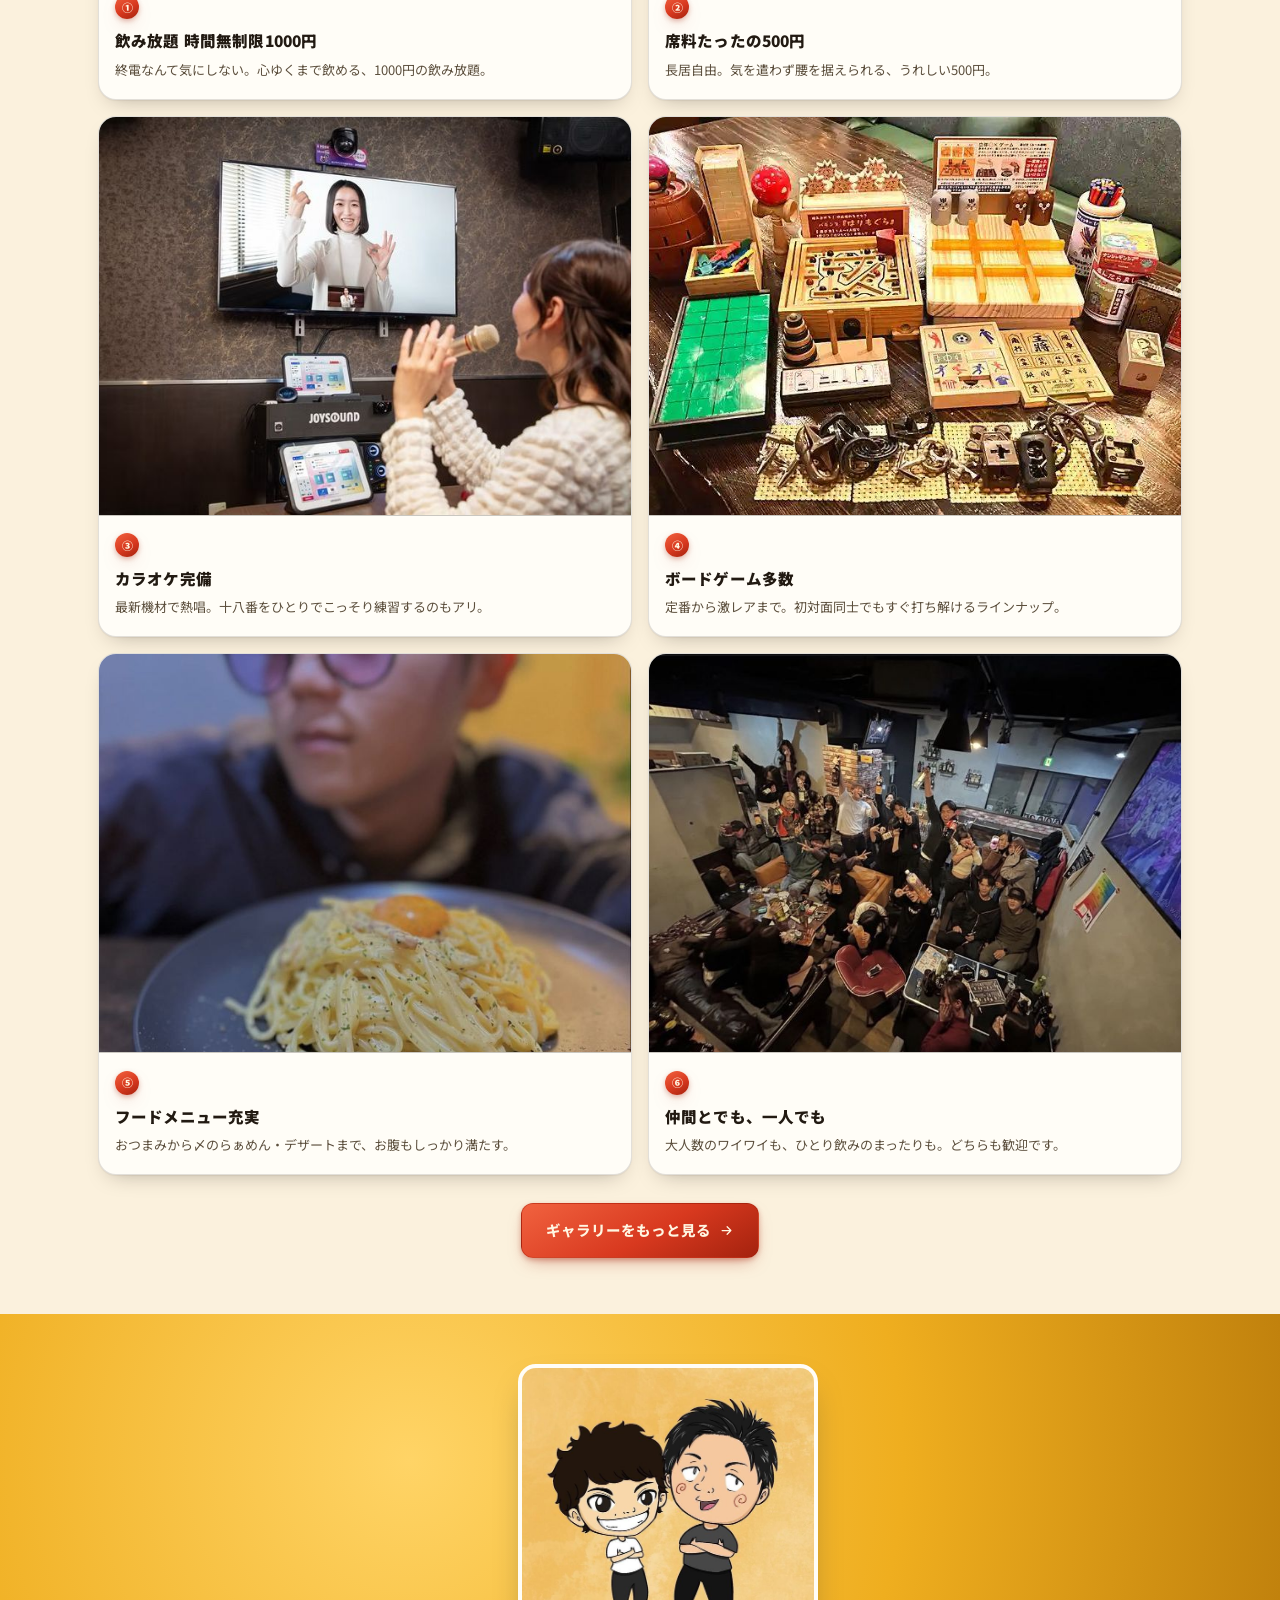
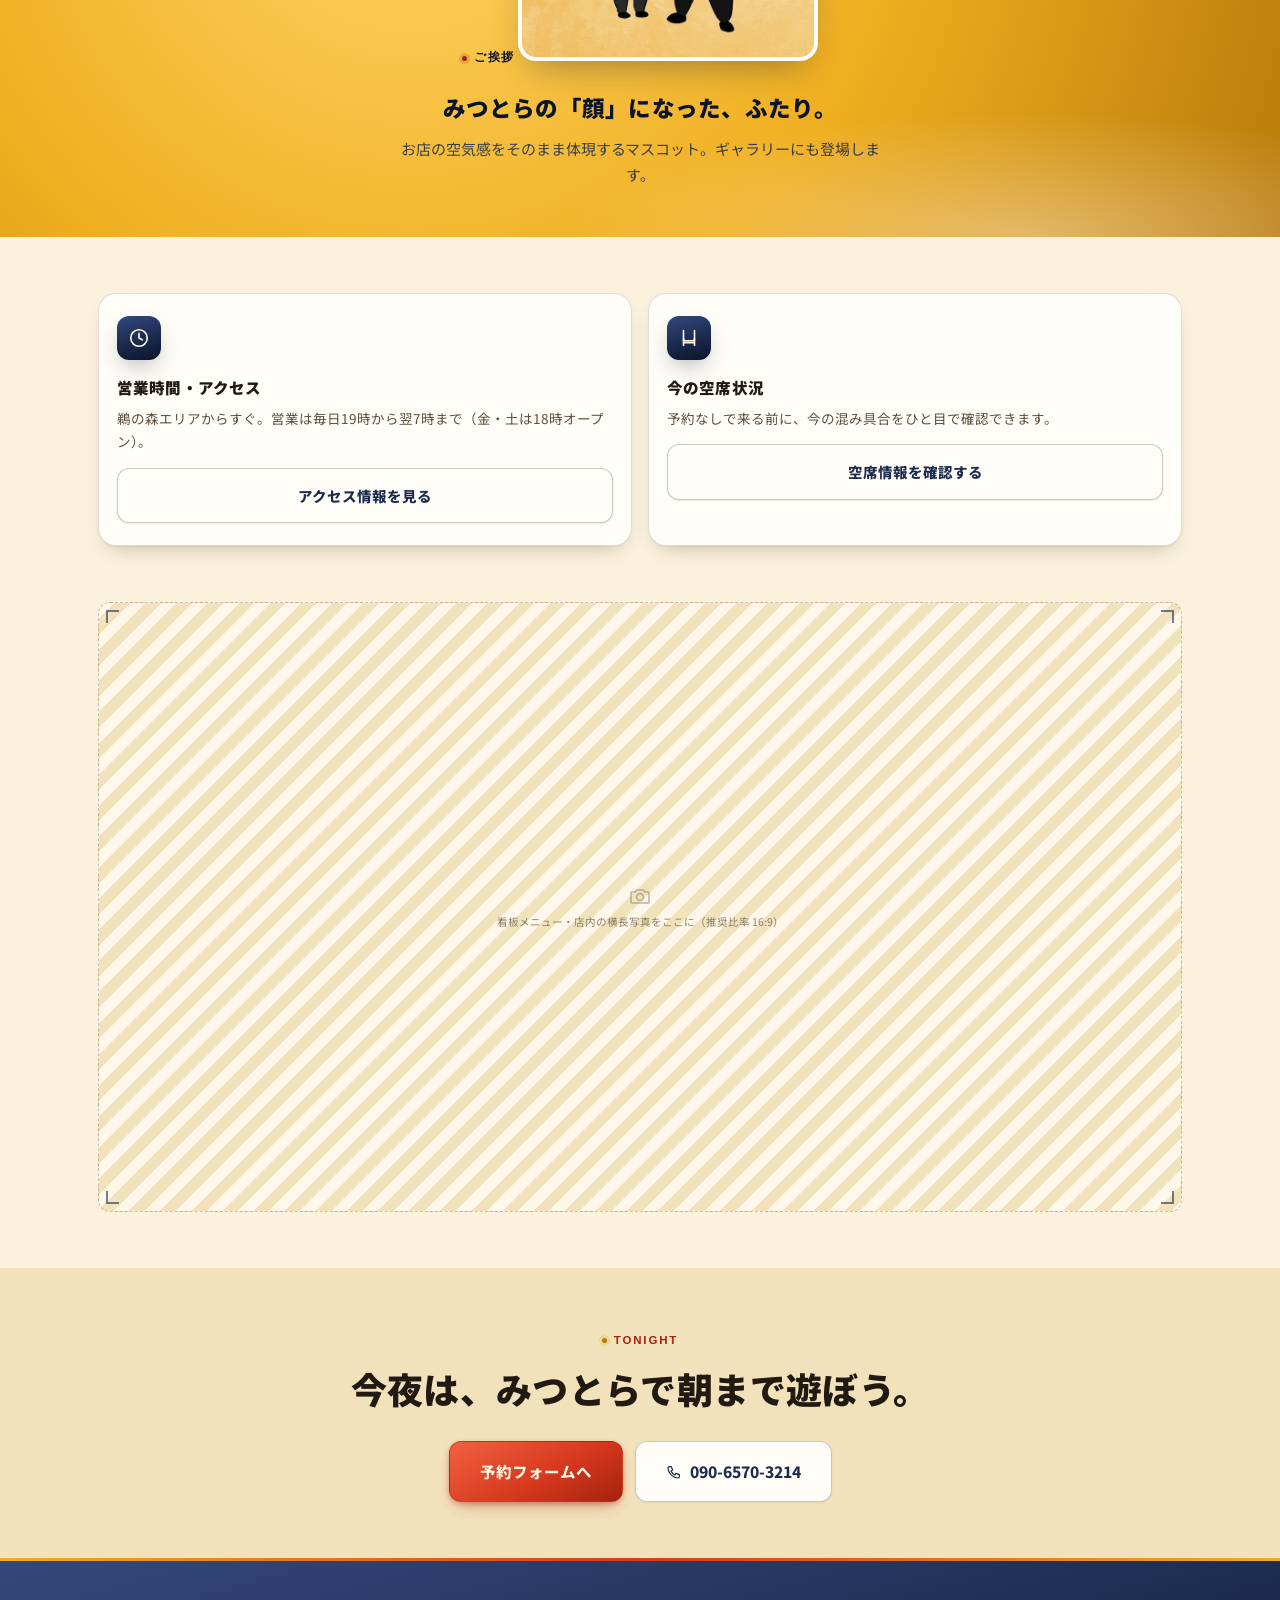
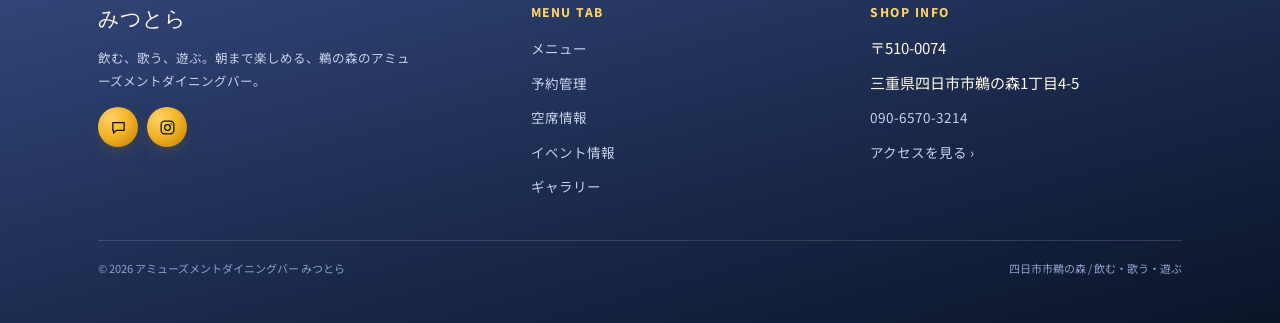
==== commit 4435aaf3: "Add files via upload" ====
--- a/index.html
+++ b/index.html
@@ -365,7 +365,16 @@
 .grid-2{ grid-template-columns:repeat(2,1fr); }
 .grid-3{ grid-template-columns:repeat(3,1fr); }
 @media (max-width:680px){ .grid-3{ grid-template-columns:repeat(2,1fr); } }
-@media (max-width:560px){ .grid-2{ grid-template-columns:1fr; } }
+@media (max-width:560px){
+  .grid-2{ gap:10px; }
+  .feature-card-photo .fcp-body{ padding:10px 10px 13px; }
+  .feature-card-photo .fcp-num{ width:20px; height:20px; font-size:10px; margin-bottom:6px; }
+  .feature-card-photo h3{ font-size:12.5px; line-height:1.45; margin-bottom:4px; }
+  .feature-card-photo p{ font-size:10.5px; line-height:1.6; }
+  .feature-card{ padding:16px 13px; }
+  .feature-card h3{ font-size:13.5px; }
+  .feature-card p{ font-size:12px; }
+}
 
 .feature-card{
   background:var(--card); border:1px solid var(--line); border-radius:var(--radius); padding:22px 18px;
@@ -828,7 +837,7 @@
           <div class="fcp-body">
             <span class="fcp-num">⑤</span>
             <h3>フードメニュー充実</h3>
-            <p>看板の唐揚げから〆のリゾットまで、お腹もしっかり満たす。</p>
+            <p>おつまみから〆のらぁめん・デザートまで、お腹もしっかり満たす。</p>
           </div>
         </div>
         <div class="feature-card-photo reveal" style="--rd:.22s;">
@@ -1249,29 +1258,116 @@
 };
 
 const MENU_ITEMS = [
-  { category:"drink", group:"飲み放題", name:"スタンダード飲み放題（時間無制限）", price:"1,000円", desc:"ビール・サワー・ハイボール・ソフトドリンクなど50種類以上が時間無制限。", tag:"人気" },
-  { category:"drink", group:"飲み放題", name:"プレミアム飲み放題（時間無制限）", price:"1,800円", desc:"スタンダードの全品＋カクテル・プレミアムハイボールも飲み放題。", tag:null },
-  { category:"drink", group:"ビール・サワー・ハイボール", name:"生ビール", price:"550円", desc:"", tag:null },
-  { category:"drink", group:"ビール・サワー・ハイボール", name:"レモンサワー", price:"480円", desc:"", tag:null },
-  { category:"drink", group:"ビール・サワー・ハイボール", name:"カラカラレモンサワー", price:"520円", desc:"塩レモン仕立て。", tag:"人気" },
-  { category:"drink", group:"ビール・サワー・ハイボール", name:"ハイボール", price:"480円", desc:"", tag:null },
-  { category:"drink", group:"カクテル", name:"ネオンタイガー", price:"680円", desc:"店名を冠したオリジナルカクテル。トロピカル×ジンジャー。", tag:"看板" },
-  { category:"drink", group:"カクテル", name:"モヒート", price:"600円", desc:"", tag:null },
-  { category:"drink", group:"カクテル", name:"カシスオレンジ", price:"550円", desc:"", tag:null },
-  { category:"drink", group:"ソフトドリンク", name:"ウーロン茶 / コーラ / ジンジャーエール", price:"400円", desc:"", tag:null },
-  { category:"food", group:"揚げ物", name:"みつとら唐揚げ", price:"680円", desc:"特製タレでくぐらせた看板唐揚げ。", tag:"人気" },
-  { category:"food", group:"揚げ物", name:"ポテトフライ", price:"480円", desc:"", tag:null },
-  { category:"food", group:"揚げ物", name:"チーズちくわ天", price:"520円", desc:"", tag:null },
-  { category:"food", group:"肉・焼き物", name:"炙り厚切りベーコン", price:"680円", desc:"", tag:null },
-  { category:"food", group:"肉・焼き物", name:"国産鶏の炭火焼き", price:"780円", desc:"", tag:"数量限定" },
-  { category:"food", group:"おつまみ・サラダ", name:"枝豆", price:"380円", desc:"", tag:null },
-  { category:"food", group:"おつまみ・サラダ", name:"明太子ポテトサラダ", price:"450円", desc:"", tag:null },
-  { category:"food", group:"おつまみ・サラダ", name:"シーザーサラダ", price:"580円", desc:"", tag:null },
-  { category:"food", group:"シメ", name:"特製チーズリゾット", price:"680円", desc:"朝まで盛り上がった後の〆にぴったり。", tag:null },
-  { category:"food", group:"シメ", name:"焼きおにぎり", price:"380円", desc:"", tag:null },
-  { category:"recommend", group:"店長おすすめ", name:"みつとら唐揚げ", price:"680円", desc:"これを食べずに帰れない、看板メニュー。", tag:"NO.1" },
-  { category:"recommend", group:"店長おすすめ", name:"ネオンタイガー", price:"680円", desc:"写真映え抜群のオリジナルカクテル。", tag:"映え" },
-  { category:"recommend", group:"店長おすすめ", name:"スタンダード飲み放題", price:"1,000円", desc:"まずはこれでとことん遊ぼう。", tag:"コスパ" }
+  /* ===== ドリンク（飲み放題 1,000円に含まれる） ===== */
+  { category:"drink", group:"飲み放題", name:"飲み放題 時間無制限", price:"1,000円", desc:"席料500円のみ。以下のドリンクがすべて時間無制限で楽しめます。", tag:"看板" },
+
+  { category:"drink", group:"ハイボール", name:"ジムビームハイボール", price:"", desc:"キレ！香り！はじける！NEWスタンダードハイボール。", tag:null },
+
+  { category:"drink", group:"ジン", name:"翠ジンソーダ", price:"", desc:"すっきり爽やか。割って食事に合う！", tag:null },
+  { category:"drink", group:"ジン", name:"ジントニック", price:"", desc:"", tag:null },
+  { category:"drink", group:"ジン", name:"ジンバック", price:"", desc:"", tag:null },
+
+  { category:"drink", group:"カクテル", name:"レゲエパンチ", price:"", desc:"", tag:null },
+  { category:"drink", group:"カクテル", name:"カシスウーロン", price:"", desc:"", tag:null },
+  { category:"drink", group:"カクテル", name:"スクリュードライバー", price:"", desc:"赤＋オレンジジュース", tag:null },
+  { category:"drink", group:"カクテル", name:"カリモーチョ", price:"", desc:"赤＋コーラ", tag:null },
+  { category:"drink", group:"カクテル", name:"キティ", price:"", desc:"赤＋ジンジャーエール", tag:null },
+  { category:"drink", group:"カクテル", name:"スプモーニ", price:"", desc:"白＋グレープフルーツ", tag:null },
+  { category:"drink", group:"カクテル", name:"オペレーター", price:"", desc:"白＋ジンジャーエール", tag:null },
+  { category:"drink", group:"カクテル", name:"キール", price:"", desc:"白＋カシス", tag:null },
+  { category:"drink", group:"カクテル", name:"ピーチワイン", price:"", desc:"白＋ピーチ", tag:null },
+
+  { category:"drink", group:"チューハイ・サワー", name:"プレーンサワー / レモンサワー", price:"", desc:"", tag:null },
+  { category:"drink", group:"チューハイ・サワー", name:"ストロベリーサワー / 青リンゴサワー", price:"", desc:"", tag:null },
+  { category:"drink", group:"チューハイ・サワー", name:"カシスサワー / ピーチサワー / トマトサワー", price:"", desc:"", tag:null },
+  { category:"drink", group:"チューハイ・サワー", name:"ウーロンハイ / 緑ハイ", price:"", desc:"", tag:null },
+
+  { category:"drink", group:"焼酎", name:"金宮（甲類）", price:"", desc:"水割り・お湯割り・お茶割り・炭酸割り・ロックなど割り方自由。", tag:null },
+  { category:"drink", group:"焼酎", name:"二階堂（麦）", price:"", desc:"", tag:null },
+  { category:"drink", group:"焼酎", name:"黒霧島（芋）", price:"", desc:"", tag:null },
+  { category:"drink", group:"焼酎", name:"茉莉花（ジャスミン焼酎）", price:"", desc:"", tag:null },
+
+  { category:"drink", group:"果実酒・ワイン", name:"梅酒 / ピーチ酒", price:"", desc:"ロック・水割り・ソーダ割りからお選びください。", tag:null },
+  { category:"drink", group:"果実酒・ワイン", name:"グラスワイン（赤 or 白）", price:"", desc:"", tag:null },
+
+  { category:"drink", group:"ソフトドリンク", name:"烏龍茶 / 緑茶 / ジャスミン茶", price:"", desc:"", tag:null },
+  { category:"drink", group:"ソフトドリンク", name:"水・炭酸水 / コーラ / ジンジャーエール", price:"", desc:"", tag:null },
+  { category:"drink", group:"ソフトドリンク", name:"オレンジジュース / リンゴジュース / カルピス", price:"", desc:"", tag:null },
+
+  /* ===== ドリンク（別料金） ===== */
+  { category:"drink", group:"別料金｜ウイスキーボトル", name:"角瓶", price:"3,500円", desc:"", tag:null },
+  { category:"drink", group:"別料金｜ウイスキーボトル", name:"サントリー知多", price:"12,000円", desc:"", tag:null },
+  { category:"drink", group:"別料金｜ウイスキーボトル", name:"ジャックダニエル", price:"6,000円", desc:"", tag:null },
+  { category:"drink", group:"別料金｜ビール", name:"アサヒビール", price:"330円", desc:"", tag:null },
+  { category:"drink", group:"別料金｜チャミスル", name:"チャミスル", price:"各770円", desc:"レモン・マスカット・ピーチ・すもも", tag:null },
+  { category:"drink", group:"別料金｜ショット", name:"タランチュラ 1杯", price:"550円", desc:"3杯 990円 / 5杯 1,550円 / 10杯 3,000円", tag:null },
+  { category:"drink", group:"別料金｜シャンパン", name:"ヴーヴ", price:"15,000円", desc:"", tag:null },
+  { category:"drink", group:"別料金｜シャンパン", name:"みつどらオリシャン", price:"ask", desc:"", tag:null },
+  { category:"drink", group:"別料金｜カクテル", name:"スクリュードライバー / カシスオレンジ / ファジーネーブル", price:"各200円", desc:"※詳細はスタッフにお尋ねください", tag:null },
+  { category:"drink", group:"スタッフドリンク", name:"1杯", price:"400円", desc:"", tag:null },
+  { category:"drink", group:"スタッフドリンク", name:"ボトル指名", price:"ask", desc:"", tag:null },
+
+  /* ===== フード ===== */
+  { category:"food", group:"おつまみ", name:"枝豆", price:"390円", desc:"", tag:null },
+  { category:"food", group:"おつまみ", name:"チャンジャ", price:"390円", desc:"", tag:null },
+  { category:"food", group:"おつまみ", name:"たこわさ", price:"390円", desc:"", tag:null },
+  { category:"food", group:"おつまみ", name:"塩ダレきゅうり", price:"390円", desc:"", tag:null },
+  { category:"food", group:"おつまみ", name:"塩ダレトマト", price:"590円", desc:"", tag:null },
+  { category:"food", group:"おつまみ", name:"トマトスライス", price:"490円", desc:"", tag:null },
+  { category:"food", group:"おつまみ", name:"アボカドスライス", price:"490円", desc:"", tag:null },
+  { category:"food", group:"おつまみ", name:"漬物3種盛り", price:"490円", desc:"", tag:null },
+  { category:"food", group:"おつまみ", name:"おつまみおまかせ4種盛り", price:"1,000円", desc:"", tag:"人気" },
+  { category:"food", group:"おつまみ", name:"絶品ナムル", price:"100円", desc:"", tag:null },
+  { category:"food", group:"おつまみ", name:"柿ピー", price:"100円", desc:"", tag:null },
+
+  { category:"food", group:"揚げ物", name:"ポテトフライ", price:"790円", desc:"", tag:null },
+  { category:"food", group:"揚げ物", name:"鶏ももの唐揚げ", price:"690円", desc:"", tag:"人気" },
+  { category:"food", group:"揚げ物", name:"ポテからセット", price:"1,200円", desc:"", tag:null },
+  { category:"food", group:"揚げ物", name:"タコの唐揚げ", price:"690円", desc:"", tag:null },
+  { category:"food", group:"揚げ物", name:"カリカリチーズ", price:"590円", desc:"", tag:null },
+  { category:"food", group:"揚げ物", name:"チーズボール", price:"490円", desc:"", tag:null },
+  { category:"food", group:"揚げ物", name:"ナゲット", price:"490円", desc:"", tag:null },
+  { category:"food", group:"揚げ物", name:"蓮根のはさみ揚げ", price:"690円", desc:"", tag:null },
+  { category:"food", group:"揚げ物", name:"スパイシーとり天", price:"590円", desc:"", tag:null },
+
+  { category:"food", group:"サラダ", name:"豚しゃぶサラダ", price:"790円", desc:"", tag:null },
+  { category:"food", group:"サラダ", name:"生ハムサラダ", price:"790円", desc:"", tag:null },
+
+  { category:"food", group:"一品料理", name:"アヒージョ", price:"990円", desc:"", tag:"人気" },
+  { category:"food", group:"一品料理", name:"追加バケット（3枚）", price:"100円", desc:"", tag:null },
+  { category:"food", group:"一品料理", name:"ハンバーグスキレット", price:"890円", desc:"", tag:null },
+  { category:"food", group:"一品料理", name:"豚キムチ", price:"890円", desc:"", tag:null },
+  { category:"food", group:"一品料理", name:"アボカドきむち", price:"490円", desc:"", tag:null },
+  { category:"food", group:"一品料理", name:"アンチョビポテト", price:"890円", desc:"", tag:null },
+  { category:"food", group:"一品料理", name:"豚しゃぶポン酢", price:"790円", desc:"", tag:null },
+  { category:"food", group:"一品料理", name:"カプレーゼ", price:"690円", desc:"", tag:null },
+  { category:"food", group:"一品料理", name:"絶品だし巻き卵", price:"800円", desc:"※お時間をいただきます。", tag:null },
+
+  { category:"food", group:"ご飯・麺", name:"鶏白湯らぁめん", price:"800円", desc:"", tag:null },
+  { category:"food", group:"ご飯・麺", name:"味噌らぁめん", price:"800円", desc:"", tag:null },
+  { category:"food", group:"ご飯・麺", name:"塩鶏塩らぁめん", price:"800円", desc:"", tag:null },
+  { category:"food", group:"ご飯・麺", name:"辛ラーメン", price:"600円", desc:"", tag:null },
+  { category:"food", group:"ご飯・麺", name:"チキンラーメン", price:"600円", desc:"", tag:null },
+  { category:"food", group:"ご飯・麺", name:"カルボナーラ", price:"1,200円", desc:"", tag:null },
+  { category:"food", group:"ご飯・麺", name:"ナポリタン", price:"1,200円", desc:"", tag:null },
+  { category:"food", group:"ご飯・麺", name:"焼肉丼", price:"1,000円", desc:"", tag:null },
+  { category:"food", group:"ご飯・麺", name:"TKG", price:"400円", desc:"", tag:null },
+  { category:"food", group:"ご飯・麺", name:"白米", price:"200円", desc:"", tag:null },
+  { category:"food", group:"ご飯・麺", name:"オムライス", price:"800円", desc:"", tag:null },
+  { category:"food", group:"ご飯・麺", name:"オムライス トッピング（ハンバーグ）", price:"＋200円", desc:"", tag:null },
+  { category:"food", group:"ご飯・麺", name:"卵スープ", price:"300円", desc:"", tag:null },
+
+  { category:"food", group:"デザート", name:"バニラアイス", price:"330円", desc:"", tag:null },
+  { category:"food", group:"デザート", name:"チーズケーキ", price:"550円", desc:"", tag:null },
+  { category:"food", group:"デザート", name:"抹茶ティラミス", price:"550円", desc:"", tag:null },
+  { category:"food", group:"デザート", name:"チョコケーキ", price:"550円", desc:"", tag:null },
+
+  { category:"food", group:"持ち込みについて", name:"食べ物の持ち込み料", price:"500円", desc:"お会計＋人数×500円を頂戴します。", tag:null },
+
+  /* ===== おすすめ ===== */
+  { category:"recommend", group:"店長おすすめ", name:"飲み放題 時間無制限", price:"1,000円", desc:"席料500円のみ。まずはこれでとことん遊ぼう。", tag:"コスパ" },
+  { category:"recommend", group:"店長おすすめ", name:"鶏ももの唐揚げ", price:"690円", desc:"これを食べずに帰れない、看板メニュー。", tag:"NO.1" },
+  { category:"recommend", group:"店長おすすめ", name:"アヒージョ", price:"990円", desc:"追加バケット（3枚100円）と一緒にどうぞ。", tag:"人気" }
 ];
 
 const EVENTS = [
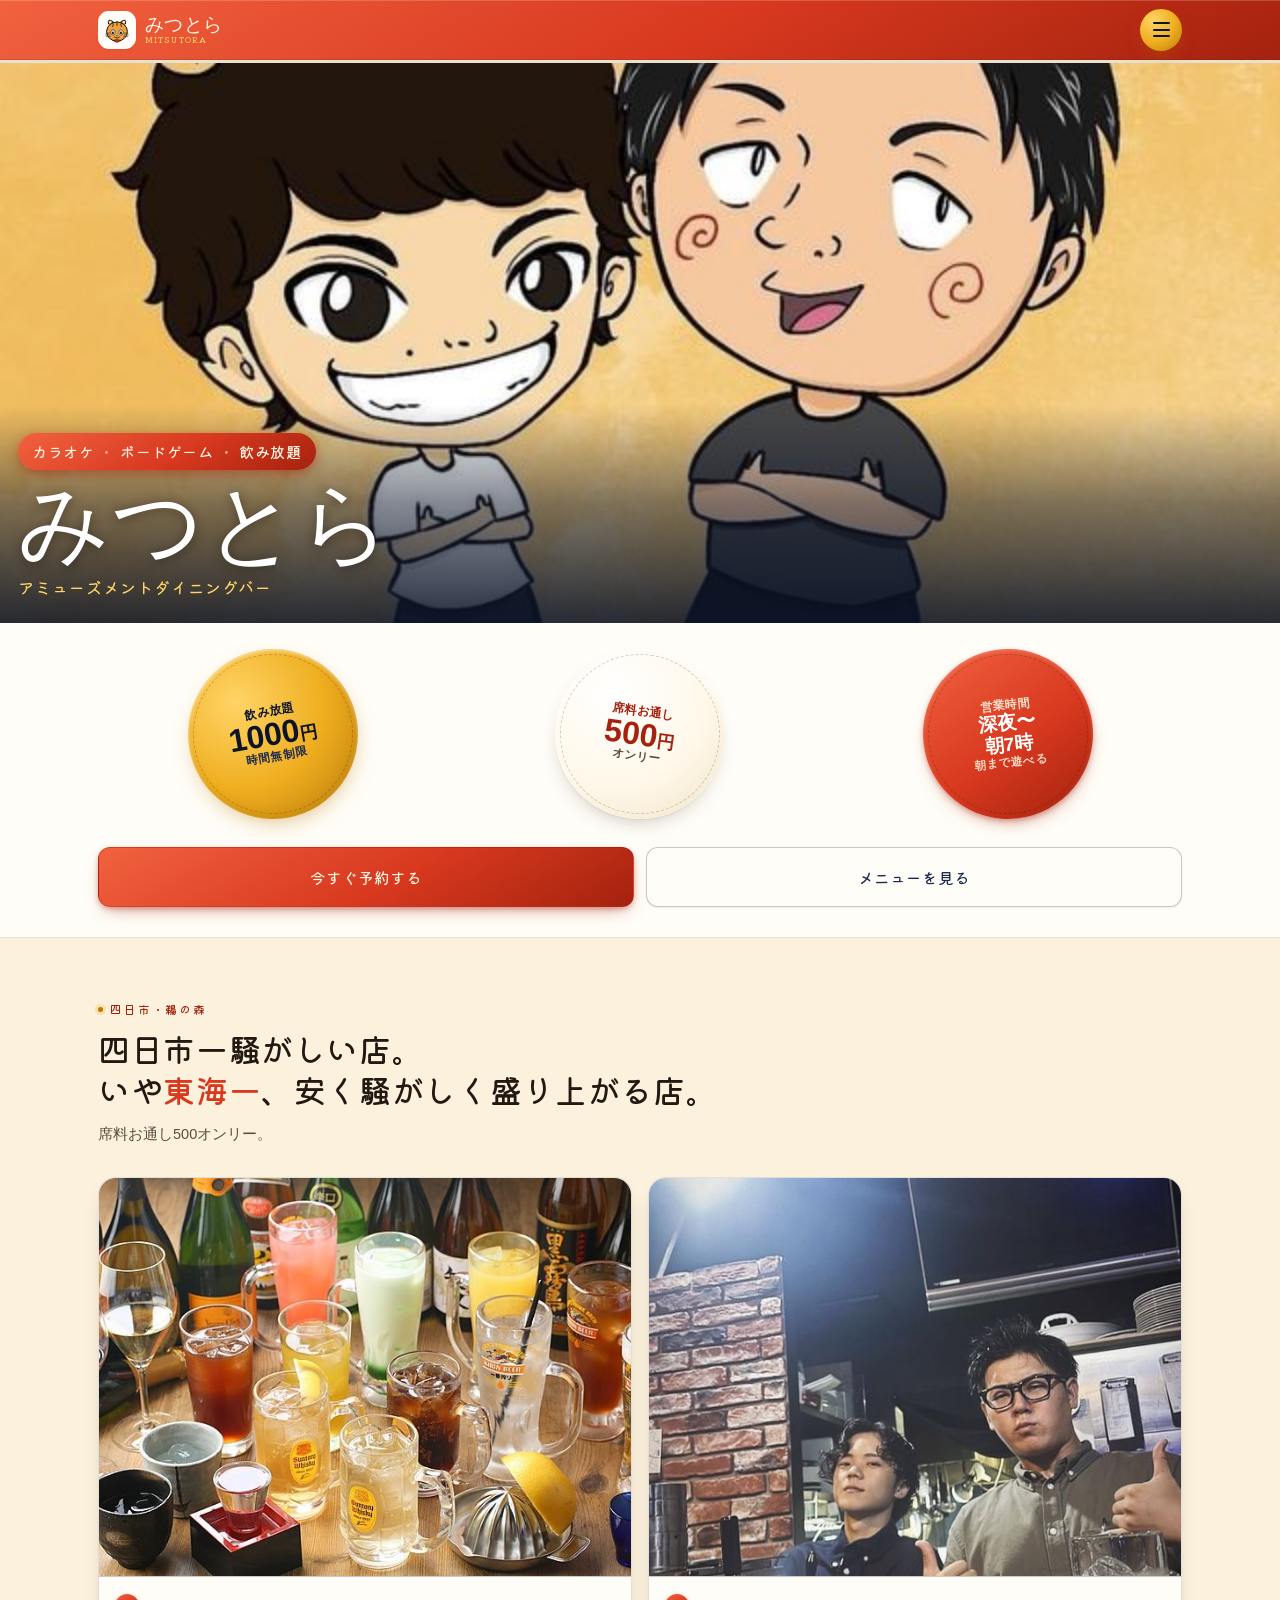
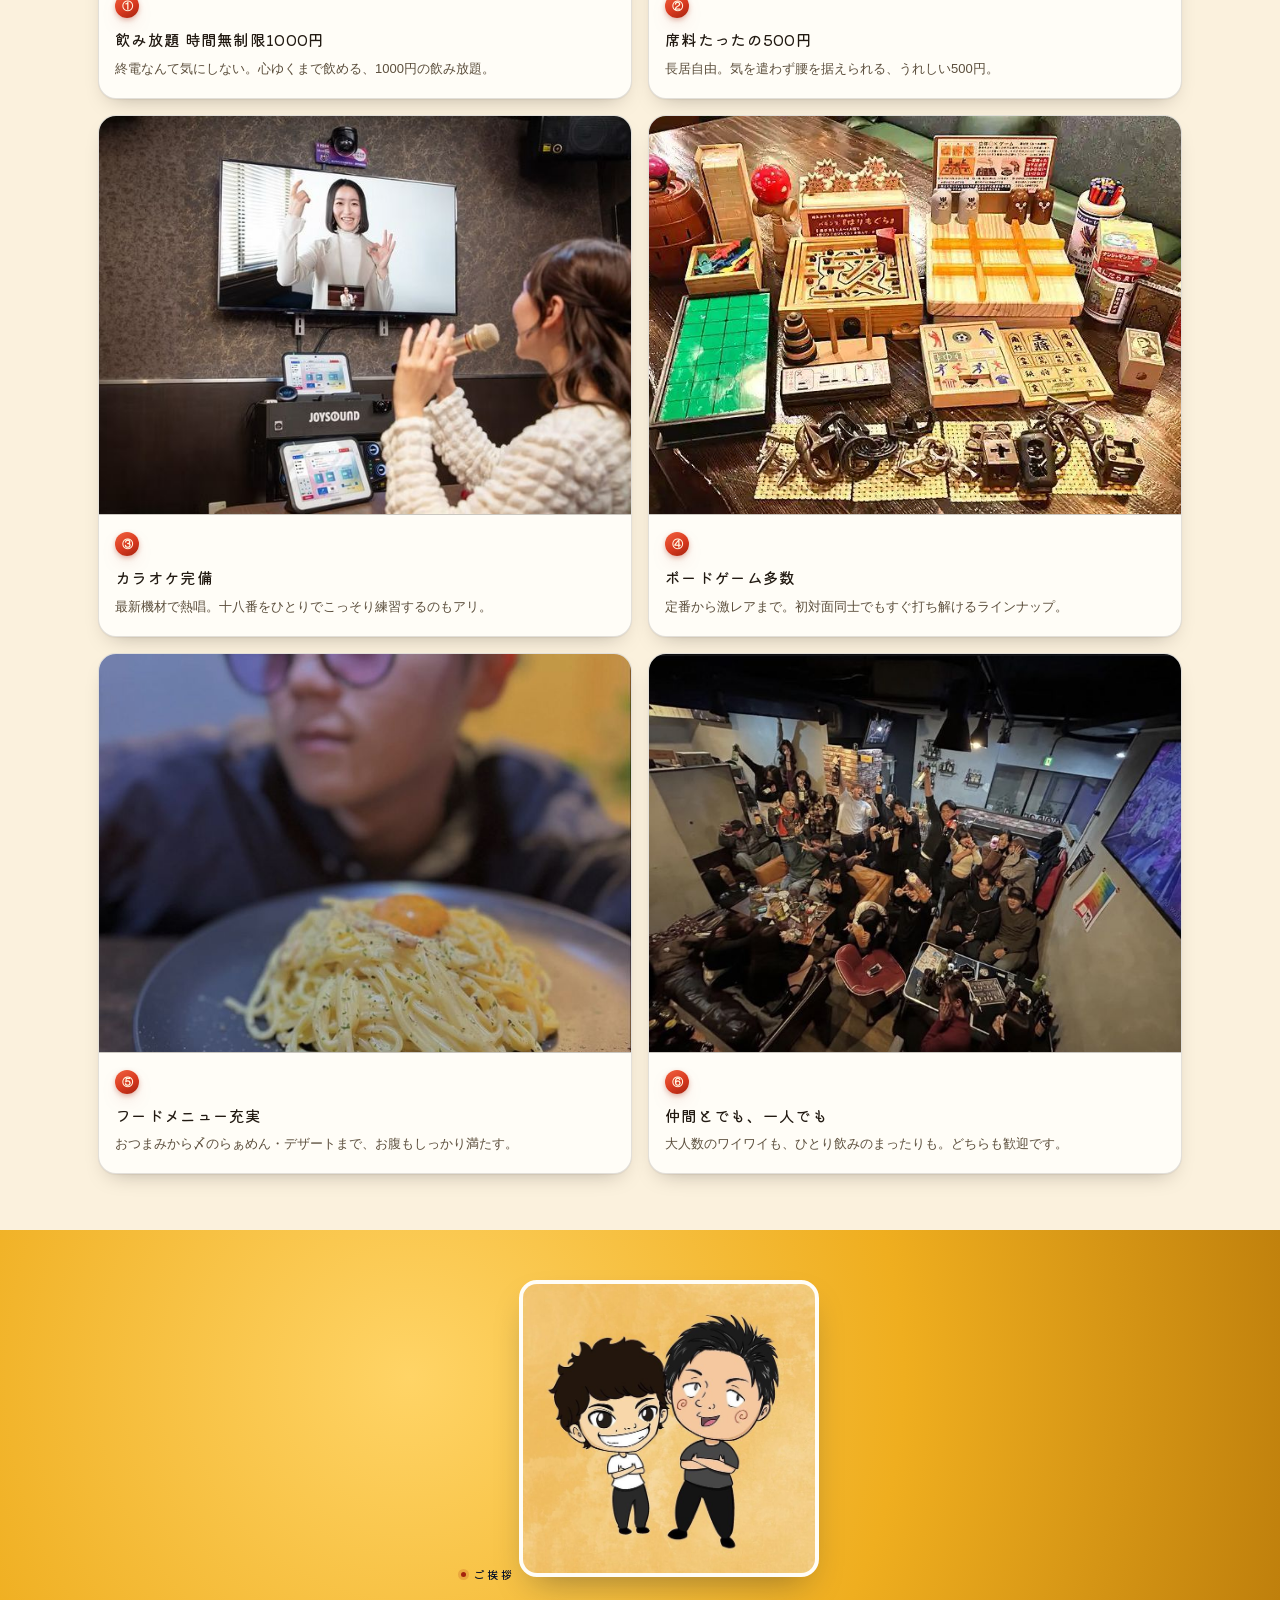
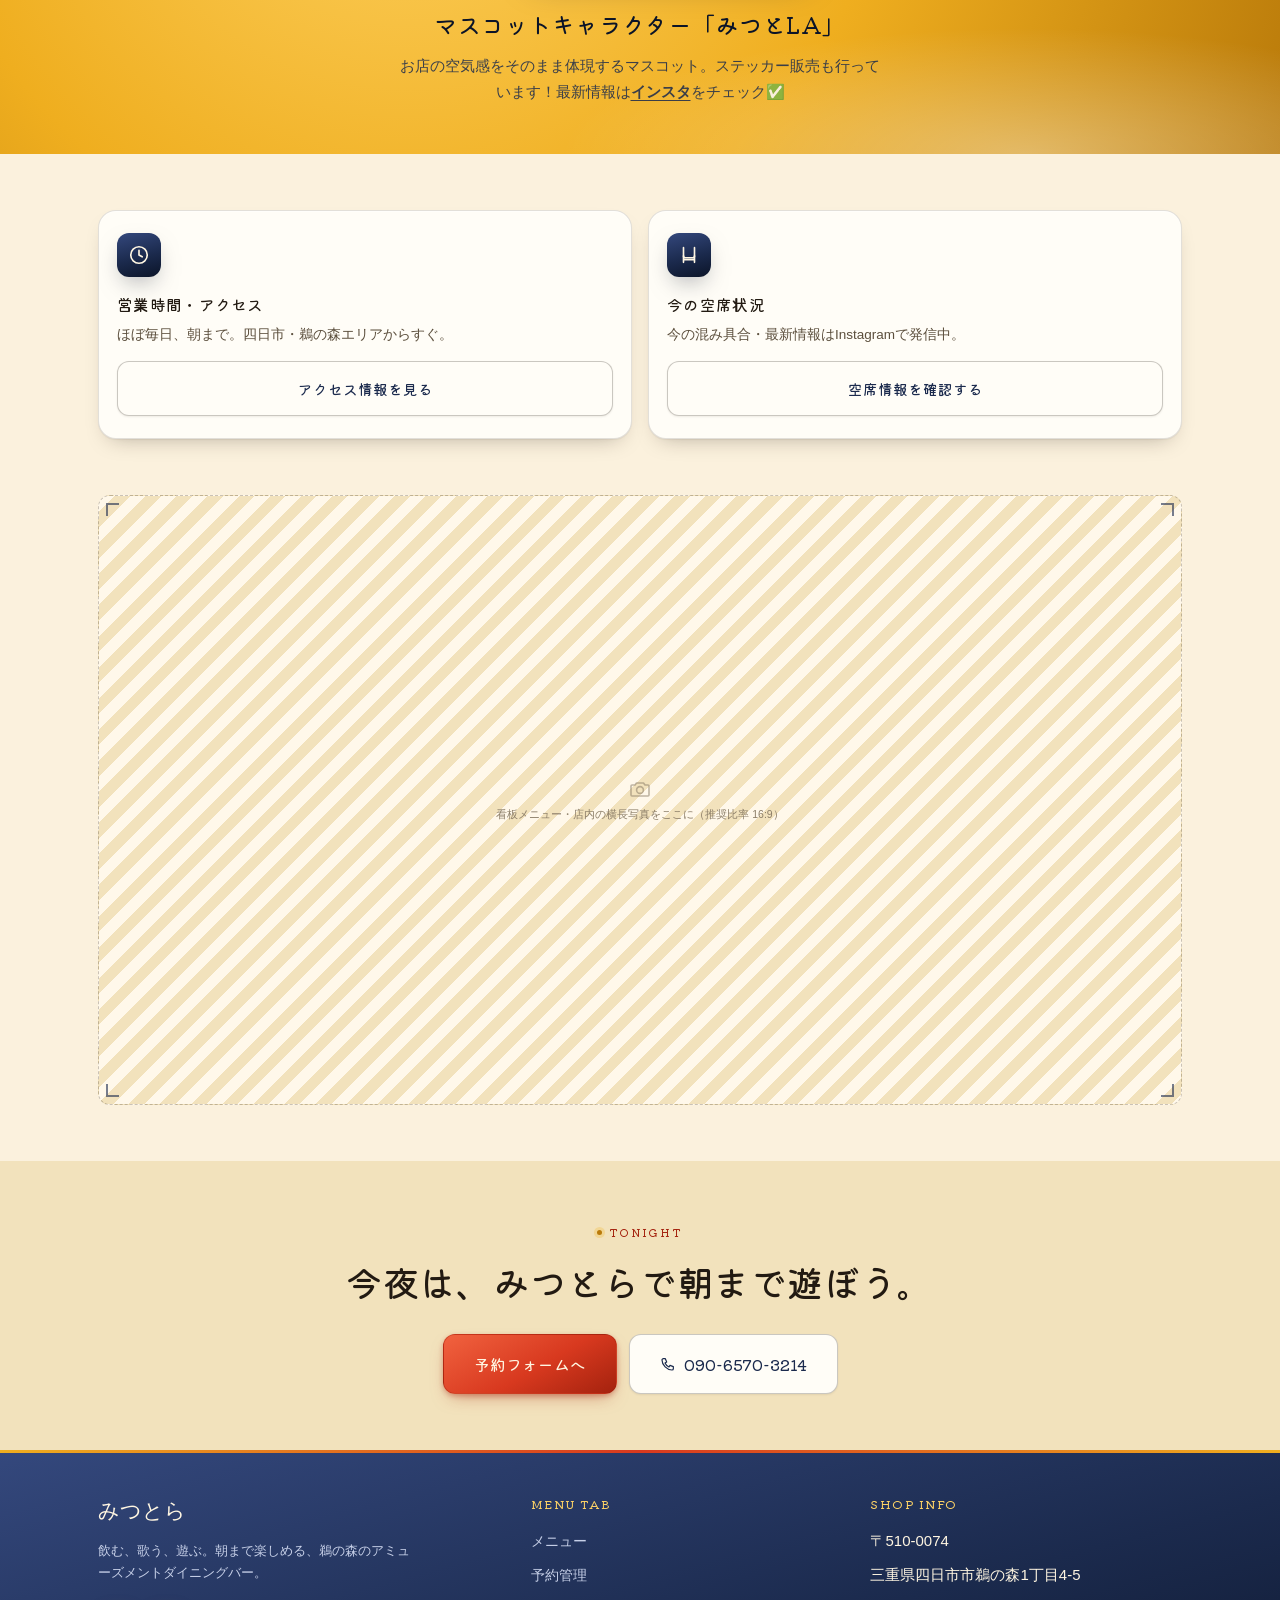
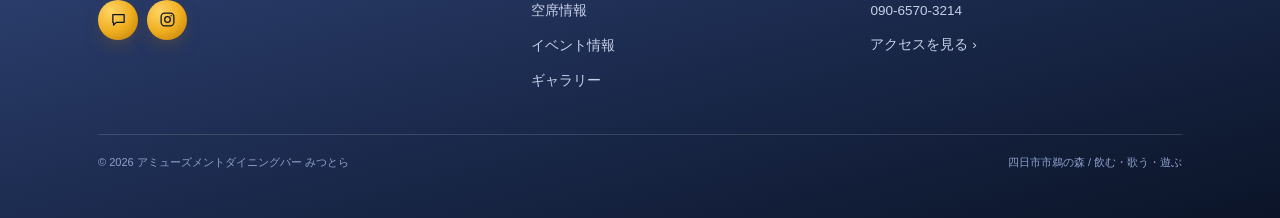
==== commit 9ab2e068: "Add files via upload" ====
--- a/index.html
+++ b/index.html
@@ -34,7 +34,7 @@
 </script>
 
 <style>
-@import url('https://fonts.googleapis.com/css2?family=Yuji+Boku&family=Zen+Kaku+Gothic+New:wght@400;500;700;800;900&family=Noto+Sans+JP:wght@300;400;500;700;900&display=swap');
+@import url('https://fonts.googleapis.com/css2?family=Yuji+Boku&family=Kiwi+Maru:wght@300;400;500&family=Zen+Maru+Gothic:wght@300;400;500;700;900&display=swap');
 
 :root{
   /* ---- paper / surface ---- */
@@ -72,10 +72,11 @@
   --shadow-gold:0 8px 20px -8px rgba(185,122,10,.5);
   --shadow-inset-top:inset 0 1px 0 rgba(255,255,255,.5);
 
-  --font-display:'Zen Kaku Gothic New',sans-serif;
+  --font-display:'Kiwi Maru','Zen Maru Gothic',serif;
   --font-brush:'Yuji Boku',serif;
-  --font-heading:'Zen Kaku Gothic New','Noto Sans JP',sans-serif;
-  --font-body:'Noto Sans JP',sans-serif;
+  --font-heading:'Kiwi Maru','Zen Maru Gothic',serif;
+  --font-body:'Zen Maru Gothic',sans-serif;
+  --font-num:'Zen Maru Gothic',sans-serif;
 
   --radius:18px; --radius-s:12px; --radius-xs:8px; --maxw:1120px; --header-h:60px;
   --ease:cubic-bezier(.22,.85,.32,1);
@@ -91,7 +92,7 @@
 a{ color:inherit; text-decoration:none; -webkit-tap-highlight-color:transparent; }
 ul{ margin:0; padding:0; list-style:none; }
 button{ font-family:inherit; cursor:pointer; -webkit-tap-highlight-color:transparent; }
-h1,h2,h3,h4{ font-family:var(--font-heading); margin:0; font-weight:900; letter-spacing:.01em; }
+h1,h2,h3,h4{ font-family:var(--font-heading); margin:0; font-weight:500; letter-spacing:.02em; }
 p{ margin:0; }
 img{ max-width:100%; }
 :focus-visible{ outline:2px solid var(--indigo); outline-offset:3px; border-radius:4px; }
@@ -663,6 +664,14 @@
 .tab-panel.active{ display:block; }
 
 @media (min-width:860px){ .float-cta{ display:none; } .site-footer{ padding-bottom:46px; } }
+/* ---- font pairing overrides (Kiwi Maru max weight = 500) ---- */
+.btn, .menu-tab, .eyebrow, .hero-store-badge, .hero-type-label, .menu-group-title,
+.brand .name small, .footer-col h4, .tab-head h1, .section-head h2, .breadcrumb{ font-weight:500; }
+.pa-price, .pa-price-sm, .pb-price, .mi-price, .status-label, .tel-cta .num,
+.event-date{ font-family:var(--font-num); }
+.pa-price, .pa-price-sm, .pb-price, .mi-price, .status-label, .tel-cta .num{ font-weight:900; }
+.mi-name, .event-title, .hero-fact-row{ font-family:var(--font-body); }
+
 @media (prefers-reduced-motion: reduce){ *{ animation-duration:.001ms !important; animation-iteration-count:1 !important; transition-duration:.001ms !important; scroll-behavior:auto !important; } }
 </style>
 </head>
@@ -768,9 +777,9 @@
           </div>
           <div class="price-appeal-item reveal-pop" style="--rr:4deg; --rd:.12s;">
             <div class="price-appeal-circle white">
-              <span class="pa-label">席料</span>
+              <span class="pa-label">席料お通し</span>
               <span class="pa-price">500<span class="pa-unit">円</span></span>
-              <span class="pa-sub">のみ</span>
+              <span class="pa-sub">オンリー</span>
             </div>
           </div>
           <div class="price-appeal-item reveal-pop" style="--rr:-3deg; --rd:.22s;">
@@ -795,9 +804,9 @@
   <div style="padding:56px 0;">
     <div class="container">
       <div class="section-head reveal">
-        <p class="eyebrow">鵜の森のド真ん中で</p>
-        <h2>席についた瞬間から、<br>もう<span class="accent">遊んでいる</span>。</h2>
-        <p class="lead">歌う、囲む、飲み倒す。何からはじめるか迷ったら、まずは生ビールから。</p>
+        <p class="eyebrow">四日市・鵜の森</p>
+        <h2>四日市一騒がしい店。<br>いや<span class="accent">東海一</span>、安く騒がしく盛り上がる店。</h2>
+        <p class="lead">席料お通し500オンリー。</p>
       </div>
       <div class="grid grid-2">
         <div class="feature-card-photo reveal" style="--rd:.02s;">
@@ -849,12 +858,6 @@
           </div>
         </div>
       </div>
-      <p style="text-align:center; margin-top:28px;">
-        <a href="#gallery" class="btn btn-primary" data-nav>
-          ギャラリーをもっと見る
-          <svg class="ico-svg" width="15" height="15" viewBox="0 0 24 24" fill="none" stroke="currentColor" stroke-width="2" stroke-linecap="round" stroke-linejoin="round"><path d="M5 12h14M13 6l6 6-6 6"/></svg>
-        </a>
-      </p>
     </div>
   </div>
 
@@ -864,8 +867,8 @@
       <div class="mascot-card">
         <img id="mascot-home-img" alt="みつとらのマスコットキャラクター">
       </div>
-      <h2>みつとらの「顔」になった、ふたり。</h2>
-      <p class="lead" style="margin-top:10px;">お店の空気感をそのまま体現するマスコット。ギャラリーにも登場します。</p>
+      <h2>マスコットキャラクター「みつとLA」</h2>
+      <p class="lead" style="margin-top:10px;">お店の空気感をそのまま体現するマスコット。ステッカー販売も行っています！最新情報は<a href="https://www.instagram.com/mitsu.tola0203?igsh=NjdhZmRndXIyeDJj" target="_blank" rel="noopener" style="font-weight:700; text-decoration:underline; text-underline-offset:3px;">インスタ</a>をチェック✅</p>
     </div>
   </div>
 
@@ -875,14 +878,14 @@
         <div class="feature-card">
           <div class="ico-wrap"><svg class="ico-svg" viewBox="0 0 24 24" fill="none" stroke="currentColor" stroke-width="1.8" stroke-linecap="round" stroke-linejoin="round"><circle cx="12" cy="12" r="9"/><path d="M12 7v5l3.5 2"/></svg></div>
           <h3>営業時間・アクセス</h3>
-          <p>鵜の森エリアからすぐ。営業は毎日19時から翌7時まで（金・土は18時オープン）。</p>
+          <p>ほぼ毎日、朝まで。四日市・鵜の森エリアからすぐ。</p>
           <p style="margin-top:14px;"><a href="#access" class="btn btn-outline btn-block" data-nav>アクセス情報を見る</a></p>
         </div>
         <div class="feature-card">
           <div class="ico-wrap"><svg class="ico-svg" viewBox="0 0 24 24" fill="none" stroke="currentColor" stroke-width="1.8" stroke-linecap="round" stroke-linejoin="round"><path d="M6 4v9a2 2 0 0 0 2 2h8a2 2 0 0 0 2-2V4"/><path d="M6 13v7M18 13v7M6 17h12"/></svg></div>
           <h3>今の空席状況</h3>
-          <p>予約なしで来る前に、今の混み具合をひと目で確認できます。</p>
-          <p style="margin-top:14px;"><a href="#availability" class="btn btn-outline btn-block" data-nav>空席情報を確認する</a></p>
+          <p>今の混み具合・最新情報はInstagramで発信中。</p>
+          <p style="margin-top:14px;"><a href="https://www.instagram.com/mitsu.tola0203?igsh=NjdhZmRndXIyeDJj" target="_blank" rel="noopener" class="btn btn-outline btn-block">空席情報を確認する</a></p>
         </div>
       </div>
     </div>
@@ -897,7 +900,7 @@
   <div class="section-alt" style="padding:56px 0;">
     <div class="container" style="text-align:center;">
       <p class="eyebrow">TONIGHT</p>
-      <h2 class="reveal" style="font-size:clamp(22px,6.5vw,36px); margin-top:8px;">今夜は、みつとらで<span class="accent">朝まで</span>遊ぼう。</h2>
+      <h2 class="reveal" style="font-size:clamp(16px,5.2vw,36px); margin-top:8px; white-space:nowrap;">今夜は、みつとらで<span class="accent">朝まで</span>遊ぼう。</h2>
       <div class="hero-actions reveal" style="margin-top:22px; justify-content:center;">
         <a href="#reservation" class="btn btn-primary btn-lg" data-nav>予約フォームへ</a>
         <a href="tel:09065703214" class="btn btn-outline btn-lg">
@@ -1036,7 +1039,10 @@
       <li><span class="dot dot-red"></span>満席</li>
     </ul>
     <div class="hero-actions reveal" style="margin-top:26px; justify-content:center;">
-      <a href="#reservation" class="btn btn-primary" data-nav>事前に予約する</a>
+      <a href="https://www.instagram.com/mitsu.tola0203?igsh=NjdhZmRndXIyeDJj" target="_blank" rel="noopener" class="btn btn-primary">
+        <svg class="ico-svg" width="16" height="16" viewBox="0 0 24 24" fill="none" stroke="currentColor" stroke-width="1.8" stroke-linecap="round" stroke-linejoin="round"><rect x="3" y="3" width="18" height="18" rx="5"/><circle cx="12" cy="12" r="4"/><circle cx="17.2" cy="6.8" r="1" fill="currentColor" stroke="none"/></svg>
+        Instagramで確認する
+      </a>
       <a href="tel:09065703214" class="btn btn-outline">
         <svg class="ico-svg" width="16" height="16" viewBox="0 0 24 24" fill="none" stroke="currentColor" stroke-width="1.8" stroke-linecap="round" stroke-linejoin="round"><path d="M5 4h3l2 5-2.5 1.5a12 12 0 0 0 6 6L15 14l5 2v3a2 2 0 0 1-2 2C10.5 21 3 13.5 3 6a2 2 0 0 1 2-2Z"/></svg>
         電話で確認
@@ -1207,7 +1213,7 @@
           <a class="icon-link" href="#" aria-label="LINEで友だち追加">
             <svg class="ico-svg" viewBox="0 0 24 24" fill="none" stroke="currentColor" stroke-width="1.8" stroke-linecap="round" stroke-linejoin="round"><path d="M4 5h16v11H9l-4 4v-4H4Z"/></svg>
           </a>
-          <a class="icon-link" href="#" aria-label="Instagramを見る">
+          <a class="icon-link" href="https://www.instagram.com/mitsu.tola0203?igsh=NjdhZmRndXIyeDJj" target="_blank" rel="noopener" aria-label="Instagramを見る">
             <svg class="ico-svg" viewBox="0 0 24 24" fill="none" stroke="currentColor" stroke-width="1.8" stroke-linecap="round" stroke-linejoin="round"><rect x="3" y="3" width="18" height="18" rx="5"/><circle cx="12" cy="12" r="4"/><circle cx="17.2" cy="6.8" r="1" fill="currentColor" stroke="none"/></svg>
           </a>
         </div>
@@ -1259,7 +1265,7 @@
 
 const MENU_ITEMS = [
   /* ===== ドリンク（飲み放題 1,000円に含まれる） ===== */
-  { category:"drink", group:"飲み放題", name:"飲み放題 時間無制限", price:"1,000円", desc:"席料500円のみ。以下のドリンクがすべて時間無制限で楽しめます。", tag:"看板" },
+  { category:"drink", group:"飲み放題", name:"飲み放題 時間無制限", price:"1,000円", desc:"席料お通し500円オンリー。以下のドリンクがすべて時間無制限で楽しめます。", tag:"看板" },
 
   { category:"drink", group:"ハイボール", name:"ジムビームハイボール", price:"", desc:"キレ！香り！はじける！NEWスタンダードハイボール。", tag:null },
 
@@ -1365,7 +1371,7 @@
   { category:"food", group:"持ち込みについて", name:"食べ物の持ち込み料", price:"500円", desc:"お会計＋人数×500円を頂戴します。", tag:null },
 
   /* ===== おすすめ ===== */
-  { category:"recommend", group:"店長おすすめ", name:"飲み放題 時間無制限", price:"1,000円", desc:"席料500円のみ。まずはこれでとことん遊ぼう。", tag:"コスパ" },
+  { category:"recommend", group:"店長おすすめ", name:"飲み放題 時間無制限", price:"1,000円", desc:"席料お通し500円オンリー。まずはこれでとことん遊ぼう。", tag:"コスパ" },
   { category:"recommend", group:"店長おすすめ", name:"鶏ももの唐揚げ", price:"690円", desc:"これを食べずに帰れない、看板メニュー。", tag:"NO.1" },
   { category:"recommend", group:"店長おすすめ", name:"アヒージョ", price:"990円", desc:"追加バケット（3枚100円）と一緒にどうぞ。", tag:"人気" }
 ];
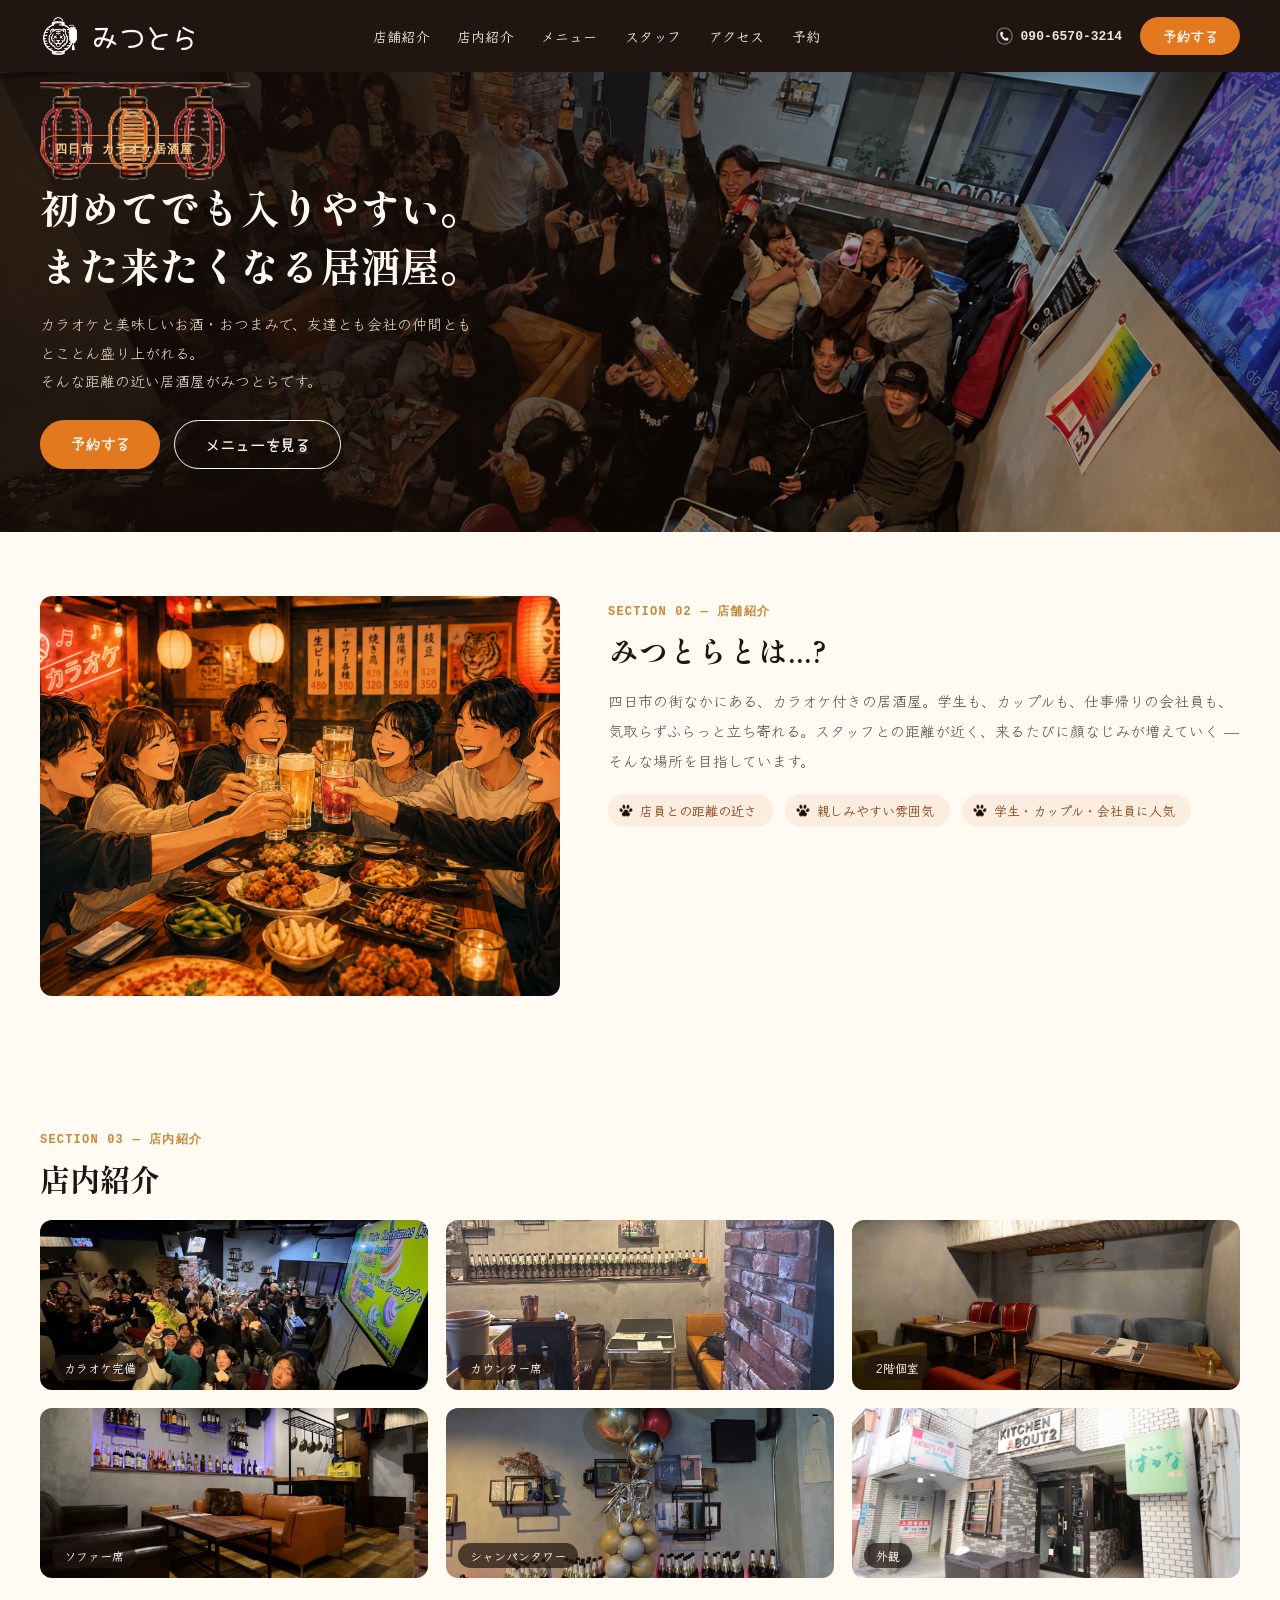
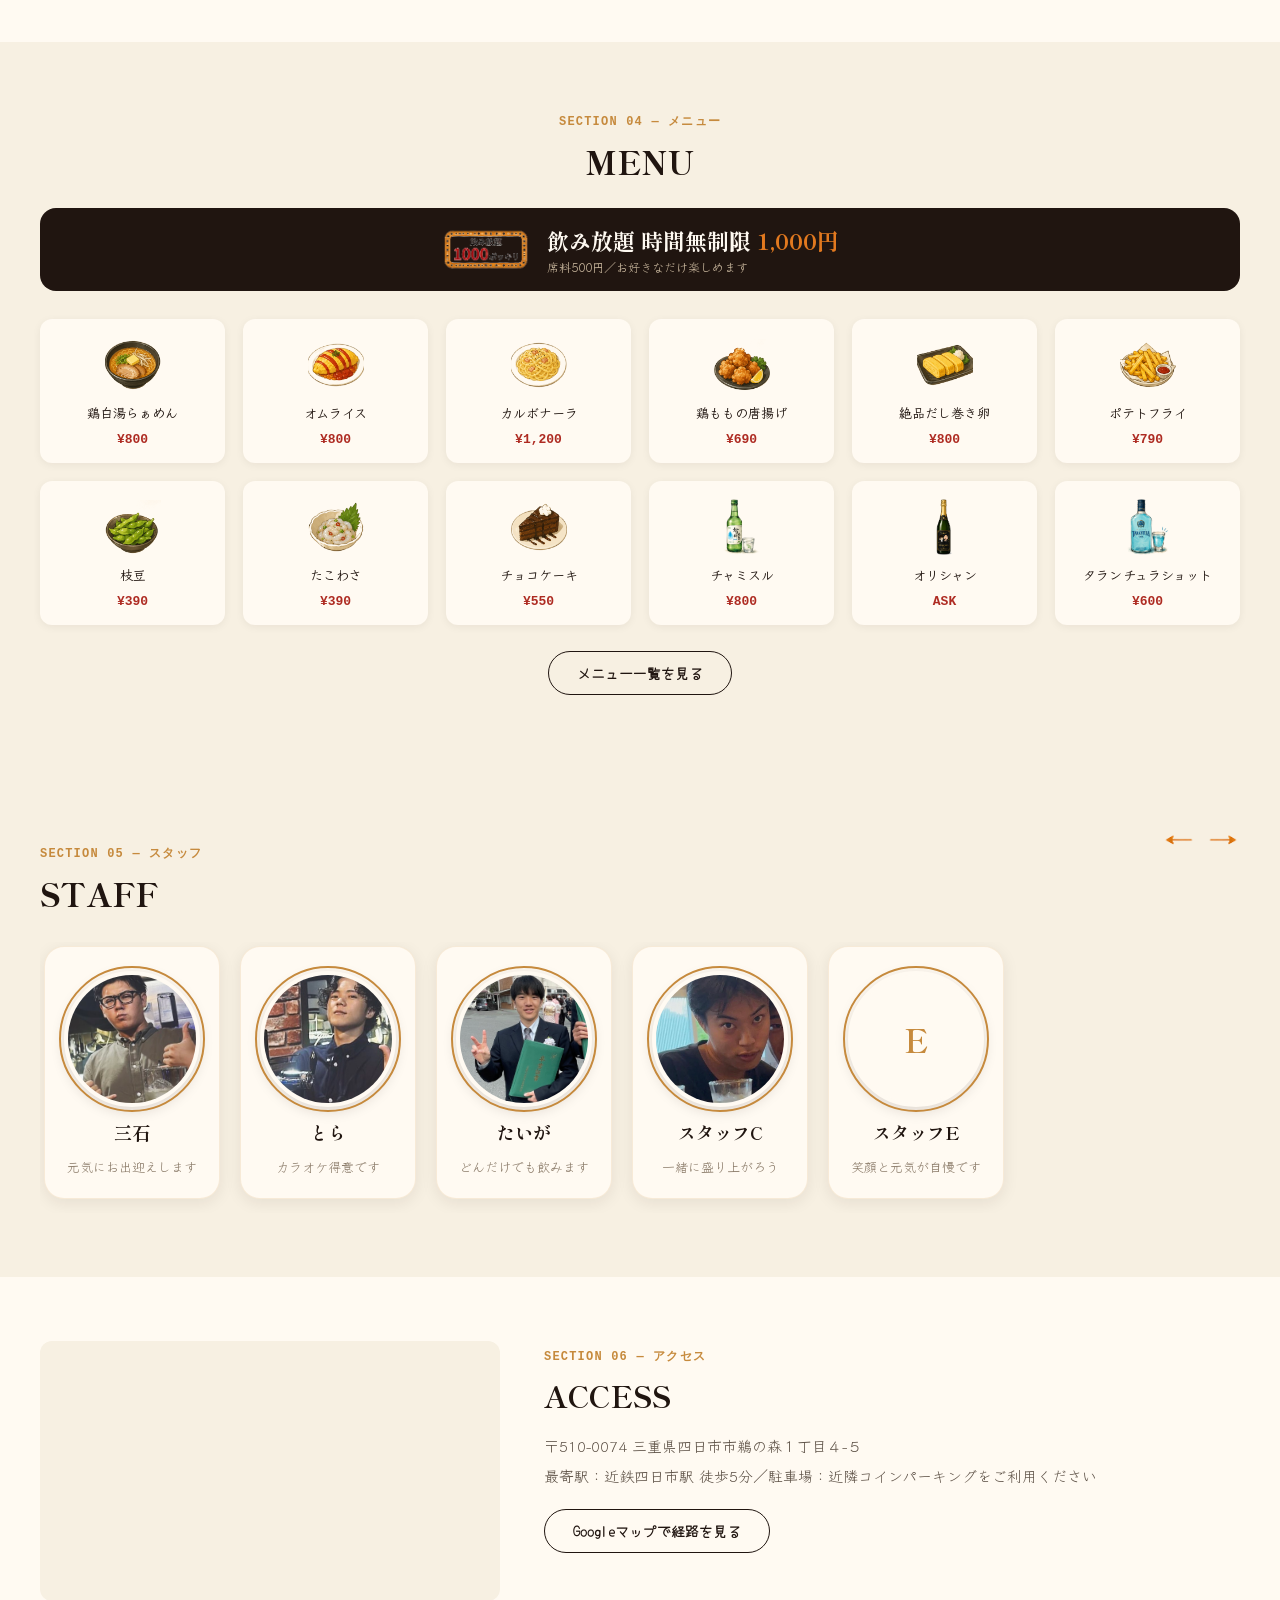
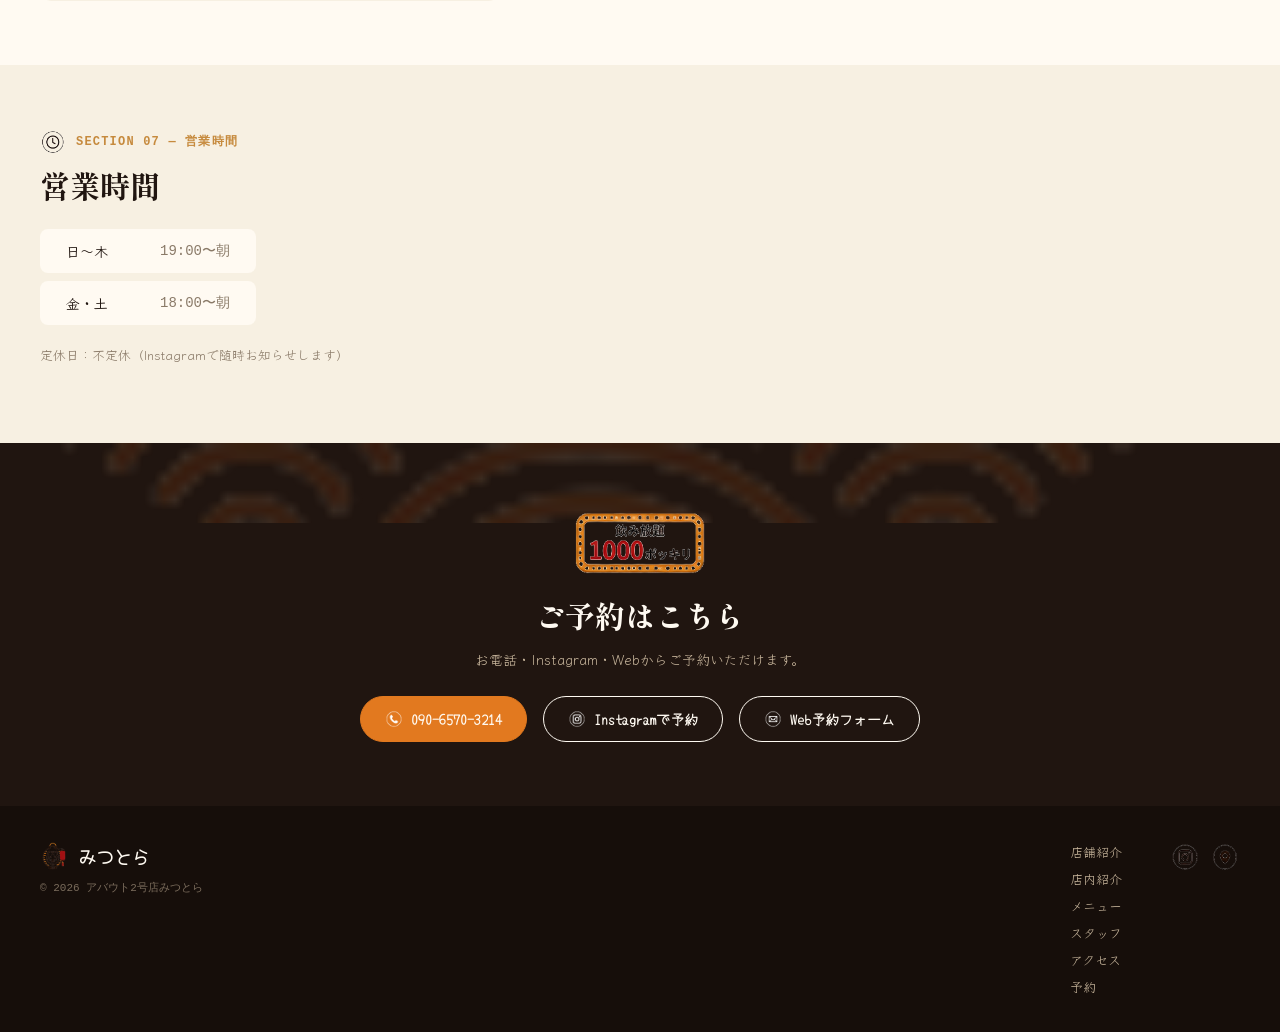
==== commit b97eb074: "Add files via upload" ====
--- a/index.html
+++ b/index.html
@@ -1,1757 +1,248 @@
 <!DOCTYPE html>
 <html lang="ja">
 <head>
-<meta charset="UTF-8">
-<meta name="viewport" content="width=device-width, initial-scale=1.0, viewport-fit=cover">
-<meta name="color-scheme" content="only light">
-<meta name="theme-color" content="#D8391F">
-<title>みつとら｜四日市市鵜の森のアミューズメントダイニングバー｜飲み放題1000円・カラオケ・ボードゲーム</title>
-<meta name="description" content="三重県四日市市鵜の森のアミューズメントダイニングバー「みつとら」。飲み放題時間無制限1000円、席料500円、カラオケ完備、ボードゲーム多数。仲間とでも一人でも朝まで楽しめる次世代アミューズメントバーです。">
-<meta name="keywords" content="四日市 バー,四日市 アミューズメントバー,鵜の森 居酒屋,四日市 カラオケ,四日市 飲み放題,みつとら">
-<meta property="og:type" content="restaurant">
-<meta property="og:title" content="アミューズメントダイニングバー みつとら">
-<meta property="og:description" content="飲む、歌う、遊ぶ。朝まで楽しめる次世代アミューズメントダイニングバー。飲み放題時間無制限1000円！席料500円！">
-<meta property="og:locale" content="ja_JP">
-<link rel="icon" href="data:image/svg+xml,%3Csvg xmlns='http://www.w3.org/2000/svg' viewBox='0 0 100 100'%3E%3Crect width='100' height='100' rx='20' fill='%23d7311f'/%3E%3Ctext x='50' y='68' font-size='58' text-anchor='middle'%3E%F0%9F%90%AF%3C/text%3E%3C/svg%3E">
-<script type="application/ld+json">
-{
-  "@context": "https://schema.org",
-  "@type": "BarOrPub",
-  "name": "アミューズメントダイニングバー みつとら",
-  "address": {
-    "@type": "PostalAddress",
-    "postalCode": "510-0074",
-    "addressRegion": "三重県",
-    "addressLocality": "四日市市",
-    "streetAddress": "鵜の森1丁目4-5"
-  },
-  "telephone": "+81-90-6570-3214",
-  "openingHoursSpecification": [
-    { "@type":"OpeningHoursSpecification", "dayOfWeek":["Monday","Tuesday","Wednesday","Thursday","Sunday"], "opens":"19:00", "closes":"07:00" },
-    { "@type":"OpeningHoursSpecification", "dayOfWeek":["Friday","Saturday"], "opens":"18:00", "closes":"07:00" }
-  ]
-}
-</script>
-
-<style>
-@import url('https://fonts.googleapis.com/css2?family=Yuji+Boku&family=Kiwi+Maru:wght@300;400;500&family=Zen+Maru+Gothic:wght@300;400;500;700;900&display=swap');
-
-:root{
-  /* ---- paper / surface ---- */
-  --paper:#FBF1DD; --paper-deep:#F2E2BC; --card:#FFFDF7; --card-soft:#FFF8EA;
-  --line:rgba(34,26,18,.13); --line-strong:rgba(34,26,18,.24);
-
-  /* ---- ink ---- */
-  --ink:#221A12; --ink-soft:#5C4F3D; --ink-faint:#8C7E68;
-
-  /* ---- vermillion (hanko red) ---- */
-  --vermillion:#D8391F; --vermillion-deep:#A4220E; --vermillion-light:#F1623F;
-
-  /* ---- indigo (noren) ---- */
-  --indigo:#1B2A4D; --indigo-deep:#0B1428; --indigo-light:#34487D;
-
-  /* ---- marigold (lantern gold) ---- */
-  --marigold:#EFAE1F; --marigold-deep:#B97A0A; --marigold-light:#FFD466;
-
-  --on-dark:#FFF6E2;
-
-  /* ---- gradients ---- */
-  --grad-vermillion:linear-gradient(150deg, var(--vermillion-light) 0%, var(--vermillion) 55%, var(--vermillion-deep) 100%);
-  --grad-indigo:linear-gradient(165deg, var(--indigo-light) 0%, var(--indigo) 55%, var(--indigo-deep) 100%);
-  --grad-gold:radial-gradient(circle at 32% 28%, var(--marigold-light) 0%, var(--marigold) 52%, var(--marigold-deep) 100%);
-  --grad-paper-wash:radial-gradient(ellipse 80% 50% at 15% -10%, rgba(216,57,31,.10), transparent 60%),
-                    radial-gradient(ellipse 70% 50% at 100% 0%, rgba(27,42,77,.08), transparent 55%);
-
-  /* ---- shadows (layered + tinted, not flat) ---- */
-  --shadow-xs:0 1px 2px rgba(34,26,18,.08);
-  --shadow-card:0 1px 1px rgba(34,26,18,.05), 0 10px 22px -12px rgba(34,26,18,.35);
-  --shadow-card-hover:0 2px 4px rgba(34,26,18,.07), 0 20px 36px -14px rgba(34,26,18,.4);
-  --shadow-vermillion:0 8px 18px -8px rgba(164,34,14,.55), 0 2px 5px rgba(164,34,14,.3);
-  --shadow-vermillion-hover:0 12px 26px -10px rgba(164,34,14,.6), 0 3px 7px rgba(164,34,14,.35);
-  --shadow-indigo:0 10px 26px -10px rgba(11,20,40,.55);
-  --shadow-gold:0 8px 20px -8px rgba(185,122,10,.5);
-  --shadow-inset-top:inset 0 1px 0 rgba(255,255,255,.5);
-
-  --font-display:'Kiwi Maru','Zen Maru Gothic',serif;
-  --font-brush:'Yuji Boku',serif;
-  --font-heading:'Kiwi Maru','Zen Maru Gothic',serif;
-  --font-body:'Zen Maru Gothic',sans-serif;
-  --font-num:'Zen Maru Gothic',sans-serif;
-
-  --radius:18px; --radius-s:12px; --radius-xs:8px; --maxw:1120px; --header-h:60px;
-  --ease:cubic-bezier(.22,.85,.32,1);
-  --ease-pop:cubic-bezier(.34,1.56,.64,1);
-}
-
-*,*::before,*::after{ box-sizing:border-box; }
-html{ scroll-behavior:smooth; color-scheme:light; background:var(--paper); }
-body{
-  margin:0; background:var(--paper); color:var(--ink); font-family:var(--font-body);
-  line-height:1.7; font-size:15px; -webkit-font-smoothing:antialiased; overflow-x:hidden;
-}
-a{ color:inherit; text-decoration:none; -webkit-tap-highlight-color:transparent; }
-ul{ margin:0; padding:0; list-style:none; }
-button{ font-family:inherit; cursor:pointer; -webkit-tap-highlight-color:transparent; }
-h1,h2,h3,h4{ font-family:var(--font-heading); margin:0; font-weight:500; letter-spacing:.02em; }
-p{ margin:0; }
-img{ max-width:100%; }
-:focus-visible{ outline:2px solid var(--indigo); outline-offset:3px; border-radius:4px; }
-.container{ max-width:var(--maxw); margin:0 auto; padding:0 18px; }
-
-/* ---- shared icon ---- */
-.ico-svg{ display:inline-block; flex:0 0 auto; }
-
-/* ---- eyebrow / heading blocks ---- */
-.eyebrow{ display:inline-flex; align-items:center; gap:7px; font-family:var(--font-display); font-weight:800; font-size:11.5px; letter-spacing:.16em; color:var(--vermillion-deep); }
-.eyebrow::before{ content:""; width:5px; height:5px; border-radius:50%; background:var(--marigold-deep); box-shadow:0 0 0 3px rgba(239,174,31,.25); }
-.section-head{ margin-bottom:30px; }
-.section-head h2{ font-size:clamp(22px,6.4vw,32px); line-height:1.3; margin-top:8px; }
-.section-head h2 .accent{ color:var(--vermillion); }
-.section-head p.lead{ margin-top:10px; color:var(--ink-soft); font-size:14.5px; line-height:1.8; }
-section{ position:relative; padding:52px 0; }
-section.tab-panel{ padding:0; }
-.section-alt{ background:var(--paper-deep); }
-
-/* ---- buttons ---- */
-.btn{
-  display:inline-flex; align-items:center; justify-content:center; gap:8px;
-  font-family:var(--font-heading); font-weight:800; font-size:14.5px;
-  padding:14px 24px; min-height:48px; border-radius:12px; border:1.5px solid transparent;
-  transition:transform .18s var(--ease), box-shadow .18s var(--ease), filter .18s var(--ease);
-  white-space:nowrap; position:relative;
-}
-.btn:active{ transform:translateY(1px) scale(.98); }
-.btn-primary{ background:var(--grad-vermillion); color:var(--on-dark); box-shadow:var(--shadow-vermillion); border-color:rgba(164,34,14,.4); }
-.btn-primary:hover{ box-shadow:var(--shadow-vermillion-hover); filter:brightness(1.04); }
-.btn-outline{ background:var(--card); border-color:var(--line-strong); color:var(--indigo); box-shadow:var(--shadow-xs); }
-.btn-outline:hover{ border-color:var(--indigo); box-shadow:var(--shadow-card); }
-.btn-block{ width:100%; } .btn-lg{ padding:16px 30px; font-size:15.5px; min-height:52px; }
-
-/* ---- scroll progress thread ---- */
-.scroll-thread{ position:sticky; top:var(--header-h); left:0; height:3px; z-index:99; background:rgba(34,26,18,.08); margin:0; }
-.scroll-thread::after{
-  content:""; display:block; height:100%; width:var(--scroll-progress, 0%);
-  background:linear-gradient(90deg, var(--marigold), var(--vermillion));
-  transition:width .08s linear;
-}
-
-/* ---- header ---- */
-.site-header{
-  position:sticky; top:0; z-index:100; height:var(--header-h);
-  background:var(--grad-vermillion); border-bottom:1px solid rgba(11,20,40,.18);
-  box-shadow:0 1px 0 rgba(255,255,255,.18) inset;
-  transition:box-shadow .25s var(--ease), height .25s var(--ease);
-}
-.site-header.is-scrolled{ box-shadow:0 1px 0 rgba(255,255,255,.18) inset, 0 10px 24px -12px rgba(11,20,40,.45); }
-.site-header > .container{ height:100%; display:flex; align-items:center; justify-content:space-between; }
-.brand{ display:flex; align-items:center; gap:9px; }
-.mark-badge{
-  display:flex; align-items:center; justify-content:center; width:38px; height:38px; border-radius:11px;
-  background:var(--card); box-shadow:var(--shadow-xs), var(--shadow-inset-top); flex:0 0 auto;
-}
-.brand .mark{ width:28px; height:28px; flex:0 0 auto; }
-.brand .name{ font-family:var(--font-brush); font-weight:400; font-size:19px; letter-spacing:.02em; color:var(--on-dark); line-height:1; }
-.brand .name small{ display:block; font-family:var(--font-display); font-weight:700; font-size:8px; letter-spacing:.14em; color:var(--marigold-light); margin-top:2px; }
-
-.header-actions{ display:flex; align-items:center; gap:8px; }
-.icon-link{
-  width:40px; height:40px; border-radius:50%; display:flex; align-items:center; justify-content:center;
-  background:var(--grad-gold); color:var(--indigo-deep); box-shadow:var(--shadow-gold); transition:transform .18s var(--ease);
-}
-.icon-link:hover{ transform:translateY(-1px); }
-.icon-link .ico-svg{ width:17px; height:17px; }
-
-.hamburger{
-  display:flex; flex-direction:column; justify-content:center; align-items:center; gap:4.5px;
-  width:42px; height:42px; min-width:42px; min-height:42px; border-radius:50%;
-  background:var(--grad-gold); box-shadow:var(--shadow-gold); border:none; padding:0;
-  transition:transform .2s var(--ease);
-}
-.hamburger:active{ transform:scale(.94); }
-.hamburger span{ width:17px; height:2px; border-radius:1px; background:var(--indigo-deep); margin:0 auto; transition:.3s var(--ease); }
-.hamburger.is-open span:nth-child(1){ transform:translateY(6.5px) rotate(45deg); }
-.hamburger.is-open span:nth-child(2){ opacity:0; }
-.hamburger.is-open span:nth-child(3){ transform:translateY(-6.5px) rotate(-45deg); }
-
-.nav-mobile{
-  position:fixed; inset:var(--header-h) 0 0 0; z-index:99; background:var(--card);
-  transform:translateY(-10px); opacity:0; visibility:hidden;
-  transition:opacity .28s var(--ease), transform .28s var(--ease), visibility .28s;
-  overflow-y:auto; padding-bottom:env(safe-area-inset-bottom);
-}
-.nav-mobile.is-open{ opacity:1; transform:translateY(0); visibility:visible; }
-.nav-mobile ul{ display:flex; flex-direction:column; padding:14px 18px 24px; }
-.nav-mobile a{
-  display:flex; align-items:center; justify-content:space-between; gap:10px;
-  padding:17px 4px; font-size:17px; font-weight:800; color:var(--ink); border-bottom:1px solid var(--line);
-  transition:color .15s, padding-left .15s;
-}
-.nav-mobile a.active{ color:var(--vermillion); padding-left:6px; }
-.nav-mobile a.active::after{ content:""; width:7px; height:7px; border-radius:50%; background:var(--marigold-deep); }
-.nav-mobile .nav-mobile-cta{ display:flex; gap:10px; margin-top:22px; }
-
-/* ---- hero ---- */
-/* ---- new hero visual-first layout ---- */
-.hero{ position:relative; overflow:hidden; padding:0; display:block; }
-.hero-visual-wrap{ position:relative; width:100%; }
-.hero-mascot-bg{ position:relative; width:100%; background:var(--marigold); overflow:hidden; }
-.hero-mascot-img{ display:block; width:100%; height:auto; aspect-ratio:1/1; object-fit:cover; }
-.hero-overlay{
-  position:absolute; bottom:0; left:0; right:0;
-  background:linear-gradient(to top, rgba(11,20,40,.88) 0%, rgba(11,20,40,.5) 55%, transparent 100%);
-  padding:28px 18px 22px;
-}
-.hero-store-badge{
-  display:inline-flex; align-items:center; gap:5px; flex-wrap:wrap;
-  background:var(--grad-vermillion); color:var(--on-dark);
-  font-family:var(--font-heading); font-weight:800; font-size:13px; letter-spacing:.04em;
-  padding:6px 14px; border-radius:999px; margin-bottom:10px;
-  box-shadow:0 4px 12px rgba(164,34,14,.5);
-}
-.hero-store-badge .dot-sep{ opacity:.6; }
-.hero-title-big{
-  font-family:var(--font-brush); font-weight:400; font-size:clamp(46px,14vw,80px);
-  color:#fff; line-height:1; text-shadow:0 2px 12px rgba(0,0,0,.4);
-}
-.hero-type-label{
-  font-family:var(--font-heading); font-weight:800; font-size:14px;
-  color:var(--marigold-light); letter-spacing:.06em; margin-top:4px;
-}
-.hero-body{ background:var(--card); padding:22px 0 30px; border-bottom:1px solid var(--line); }
-
-/* ---- 3-circle price appeal ---- */
-.price-appeal-row{
-  display:flex; gap:10px; justify-content:center; align-items:center;
-  padding:4px 0 6px;
-}
-.price-appeal-item{ flex:1; min-width:0; display:flex; justify-content:center; }
-.price-appeal-circle{
-  width:100%; max-width:116px; aspect-ratio:1/1; border-radius:50%;
-  display:flex; flex-direction:column; align-items:center; justify-content:center; text-align:center;
-  position:relative; transition:transform .3s var(--ease-pop);
-  padding:6px;
-}
-.price-appeal-circle::before{
-  content:""; position:absolute; inset:5px; border-radius:50%; border:1.5px dashed rgba(0,0,0,.18);
-}
-.price-appeal-circle.gold{
-  background:var(--grad-gold);
-  box-shadow:0 8px 22px -8px rgba(185,122,10,.55), inset 0 2px 4px rgba(255,255,255,.55), inset 0 -6px 10px rgba(185,122,10,.25);
-  transform:rotate(-5deg);
-}
-.price-appeal-circle.white{
-  background:radial-gradient(circle at 32% 28%, #fff 0%, var(--card-soft) 55%, #efe2c4 100%);
-  box-shadow:var(--shadow-card), inset 0 2px 4px rgba(255,255,255,.7);
-  transform:rotate(4deg);
-}
-.price-appeal-circle.red{
-  background:var(--grad-vermillion);
-  box-shadow:var(--shadow-vermillion), inset 0 2px 4px rgba(255,255,255,.22);
-  transform:rotate(-3deg);
-}
-.pa-label{ font-size:9.5px; font-weight:800; letter-spacing:.03em; line-height:1.2; position:relative; }
-.price-appeal-circle.gold .pa-label{ color:var(--indigo-deep); }
-.price-appeal-circle.white .pa-label{ color:var(--vermillion-deep); }
-.price-appeal-circle.red .pa-label{ color:rgba(255,246,226,.9); }
-.pa-price{ font-family:var(--font-heading); font-size:clamp(22px,7vw,32px); font-weight:900; line-height:1; position:relative; }
-.price-appeal-circle.gold .pa-price{ color:var(--indigo-deep); }
-.price-appeal-circle.white .pa-price{ color:var(--vermillion-deep); }
-.price-appeal-circle.red .pa-price{ color:#fff; }
-.pa-unit{ font-size:.55em; font-weight:800; }
-.pa-price-sm{ font-family:var(--font-heading); font-size:clamp(13px,4.5vw,19px); font-weight:900; line-height:1.15; position:relative; color:#fff; }
-.pa-sub{ font-size:9px; font-weight:700; position:relative; letter-spacing:.02em; line-height:1.2; }
-.price-appeal-circle.gold .pa-sub{ color:var(--indigo); }
-.price-appeal-circle.white .pa-sub{ color:var(--ink-soft); }
-.price-appeal-circle.red .pa-sub{ color:rgba(255,246,226,.85); }
-
-@media (min-width:400px){
-  .price-appeal-circle{ max-width:130px; padding:8px; }
-  .pa-label{ font-size:10.5px; }
-  .pa-sub{ font-size:10px; }
-}
-@media (min-width:760px){
-  .price-appeal-row{ gap:18px; }
-  .price-appeal-circle{ max-width:170px; }
-  .pa-label{ font-size:12px; }
-  .pa-sub{ font-size:11.5px; }
-}
-.hero-price-row{ display:flex; align-items:center; gap:18px; }
-.hero-facts{ flex:1; display:flex; flex-direction:column; gap:10px; }
-.hero-fact-row{
-  display:flex; align-items:center; gap:8px;
-  font-family:var(--font-heading); font-weight:700; font-size:14px; color:var(--ink);
-}
-.hero-fact-row .ico-svg{ color:var(--vermillion); flex:0 0 auto; }
-.hero-body .hero-actions{ margin-top:22px; display:flex; gap:12px; flex-direction:column; }
-.hero-body .hero-actions .btn{ width:100%; min-height:52px; font-size:15.5px; }
-@media (min-width:480px){ .hero-body .hero-actions{ flex-direction:row; } .hero-body .hero-actions .btn{ width:auto; flex:1; } }
-@media (min-width:760px){
-  .hero-mascot-img{ aspect-ratio:16/7; }
-  .hero-title-big{ font-size:clamp(64px,7vw,96px); }
-  .hero-store-badge{ font-size:15px; }
-  .hero-type-label{ font-size:16px; }
-  .hero-price-row{ gap:28px; }
-  .hero-facts{ gap:13px; }
-  .hero-fact-row{ font-size:15px; }
-}
-.hero-card{
-  background:var(--card); padding:30px 0 36px; position:relative; overflow:hidden;
-  border-bottom:1px solid var(--line);
-}
-.hero-card::before{ content:""; position:absolute; inset:0; background:var(--grad-paper-wash); pointer-events:none; }
-.hero-inner{ position:relative; z-index:2; max-width:760px; margin:0 auto; }
-.hero-mark{ width:56px; height:56px; margin:0 auto 10px; filter:drop-shadow(0 6px 10px rgba(34,26,18,.18)); will-change:transform; }
-.hero-title{
-  font-family:var(--font-brush); font-weight:400; font-size:clamp(30px,9vw,68px);
-  color:var(--ink); line-height:1; text-shadow:0 2px 0 rgba(255,255,255,.6);
-}
-.brush-underline{ width:120px; height:10px; margin-top:4px; display:block; filter:drop-shadow(0 2px 2px rgba(164,34,14,.25)); }
-.hero-subname{ font-family:var(--font-display); font-weight:800; font-size:12px; letter-spacing:.24em; color:var(--vermillion); margin-top:8px; }
-.hero-tagline-row{
-  display:flex; align-items:center; justify-content:center; gap:7px; margin-top:7px;
-  font-family:var(--font-heading); font-weight:800; font-size:10.5px; letter-spacing:.1em; color:var(--ink-soft);
-}
-.hero-tagline-row .ico-svg{ width:13px; height:13px; color:var(--vermillion); }
-
-.hero-top-grid{ display:grid; grid-template-columns:1fr; gap:22px; align-items:center; text-align:center; }
-.hero-top-grid .hero-logo-col{ text-align:center; min-width:0; }
-.hero-top-grid .hero-mark{ width:64px; height:64px; margin:0 auto 8px; }
-.hero-top-grid .brush-underline{ margin-inline:auto; width:112px; }
-.hero-top-grid .hero-subname{ font-size:12px; }
-@media (min-width:760px){
-  .hero-top-grid{ grid-template-columns:1.05fr 1fr; gap:30px; text-align:left; }
-  .hero-top-grid .hero-logo-col{ text-align:left; }
-  .hero-top-grid .hero-mark{ width:92px; height:92px; margin:0 0 10px; }
-  .hero-top-grid .brush-underline{ margin-inline:0; width:160px; height:12px; }
-  .hero-top-grid .hero-subname{ font-size:14px; margin-top:10px; }
-  .hero-tagline-row{ justify-content:flex-start; font-size:12px; margin-top:9px; }
-  .hero-title{ font-size:clamp(44px,6vw,72px); }
-}
-
-.hero-copy{
-  margin-top:20px; font-family:var(--font-heading); font-weight:800; font-size:clamp(16px,4.4vw,22px);
-  line-height:1.65; color:var(--ink); text-align:center;
-}
-@media (min-width:760px){ .hero-copy{ text-align:left; } }
-
-.price-burst-row{ display:flex; gap:14px; justify-content:center; flex-wrap:wrap; margin-top:26px; }
-@media (min-width:760px){ .price-burst-row{ justify-content:flex-start; } }
-.price-burst{
-  position:relative; width:124px; height:124px; border-radius:50%;
-  background:var(--grad-gold);
-  display:flex; flex-direction:column; align-items:center; justify-content:center; text-align:center;
-  color:var(--indigo-deep); transform:rotate(-6deg) scale(1); box-shadow:var(--shadow-gold), inset 0 2px 4px rgba(255,255,255,.5), inset 0 -6px 10px rgba(185,122,10,.25);
-  transition:transform .3s var(--ease-pop);
-}
-.price-burst::before{
-  content:""; position:absolute; inset:6px; border-radius:50%; border:1.5px dashed rgba(11,20,40,.22);
-}
-.price-burst:nth-child(2){ transform:rotate(5deg) scale(1); background:radial-gradient(circle at 32% 28%, #fff 0%, var(--card-soft) 55%, #efe2c4 100%); color:var(--vermillion-deep); box-shadow:var(--shadow-card), inset 0 2px 4px rgba(255,255,255,.7); }
-.price-burst .pb-eyebrow{ font-size:9.5px; font-weight:800; letter-spacing:.03em; position:relative; }
-.price-burst .pb-price{ font-family:var(--font-heading); font-size:25px; font-weight:900; line-height:1.05; margin-top:2px; position:relative; }
-.price-burst .pb-unit{ font-size:9.5px; font-weight:700; margin-top:1px; position:relative; }
-
-.hero-actions{ display:flex; gap:12px; justify-content:center; margin-top:28px; flex-wrap:wrap; }
-@media (min-width:760px){ .hero-actions{ justify-content:flex-start; } }
-.hero-tags{ margin-top:22px; display:flex; gap:8px; justify-content:center; flex-wrap:wrap; }
-@media (min-width:760px){ .hero-tags{ justify-content:flex-start; } }
-.hero-tags span{
-  display:inline-flex; align-items:center; gap:5px; font-size:11.5px; font-weight:700; color:var(--ink-soft);
-  background:var(--card); border:1px solid var(--line); border-radius:999px; padding:6px 12px 6px 10px; box-shadow:var(--shadow-xs);
-}
-.hero-tags span .ico-svg{ width:12px; height:12px; color:var(--vermillion); }
-
-/* ---- grid / cards ---- */
-.grid{ display:grid; gap:16px; }
-.grid-2{ grid-template-columns:repeat(2,1fr); }
-.grid-3{ grid-template-columns:repeat(3,1fr); }
-@media (max-width:680px){ .grid-3{ grid-template-columns:repeat(2,1fr); } }
-@media (max-width:560px){
-  .grid-2{ gap:10px; }
-  .feature-card-photo .fcp-body{ padding:10px 10px 13px; }
-  .feature-card-photo .fcp-num{ width:20px; height:20px; font-size:10px; margin-bottom:6px; }
-  .feature-card-photo h3{ font-size:12.5px; line-height:1.45; margin-bottom:4px; }
-  .feature-card-photo p{ font-size:10.5px; line-height:1.6; }
-  .feature-card{ padding:16px 13px; }
-  .feature-card h3{ font-size:13.5px; }
-  .feature-card p{ font-size:12px; }
-}
-
-.feature-card{
-  background:var(--card); border:1px solid var(--line); border-radius:var(--radius); padding:22px 18px;
-  position:relative; overflow:hidden; box-shadow:var(--shadow-card), var(--shadow-inset-top);
-  transition:transform .25s var(--ease), box-shadow .25s var(--ease);
-}
-.feature-card:hover{ transform:translateY(-3px); box-shadow:var(--shadow-card-hover), var(--shadow-inset-top); }
-.feature-card .ico-wrap{
-  width:44px; height:44px; border-radius:12px; background:var(--grad-indigo); color:var(--on-dark);
-  display:flex; align-items:center; justify-content:center; margin-bottom:14px; box-shadow:var(--shadow-indigo);
-}
-.feature-card .ico-wrap .ico-svg{ width:22px; height:22px; }
-.feature-card h3{ font-size:15.5px; margin-bottom:6px; }
-.feature-card p{ font-size:13.5px; color:var(--ink-soft); line-height:1.75; }
-
-.feature-card-photo{
-  background:var(--card); border:1px solid var(--line); border-radius:var(--radius); overflow:hidden;
-  box-shadow:var(--shadow-card); transition:transform .25s var(--ease), box-shadow .25s var(--ease);
-}
-.feature-card-photo:hover{ transform:translateY(-3px); box-shadow:var(--shadow-card-hover); }
-.feature-card-photo .photo-slot{ border-radius:0; border-width:0 0 1px 0; }
-.feature-card-photo .fcp-body{ padding:15px 16px 18px; }
-.feature-card-photo .fcp-num{
-  display:inline-flex; align-items:center; justify-content:center; width:24px; height:24px; border-radius:50%;
-  background:var(--grad-vermillion); color:var(--on-dark); font-size:11px; font-weight:900; box-shadow:var(--shadow-vermillion);
-  margin-bottom:8px;
-}
-.feature-card-photo h3{ font-size:15.5px; margin-bottom:5px; }
-.feature-card-photo p{ font-size:13px; color:var(--ink-soft); line-height:1.7; }
-
-/* ---- reveal-on-scroll (staggered) ---- */
-.reveal{ opacity:0; transform:translateY(26px) scale(.985); transition:opacity .65s var(--ease) var(--rd,0s), transform .65s var(--ease) var(--rd,0s); }
-.reveal.is-visible{ opacity:1; transform:translateY(0) scale(1); }
-.reveal-pop{ opacity:0; transform:scale(.7) rotate(var(--rr,0deg)); transition:opacity .5s var(--ease-pop) var(--rd,0s), transform .55s var(--ease-pop) var(--rd,0s); }
-.reveal-pop.is-visible{ opacity:1; transform:scale(1) rotate(var(--rr,0deg)); }
-
-/* ---- photo grid / placeholders ---- */
-.photo-grid{ display:grid; grid-template-columns:repeat(3,1fr); gap:9px; }
-.ph{
-  position:relative; border-radius:var(--radius-s); overflow:hidden; aspect-ratio:1/1;
-  background:var(--card-soft); border:1px solid var(--line); display:flex; align-items:center; justify-content:center;
-  cursor:pointer; box-shadow:var(--shadow-xs); transition:transform .2s var(--ease), box-shadow .2s var(--ease);
-}
-.ph:hover{ transform:translateY(-2px); box-shadow:var(--shadow-card); }
-.ph .cap{
-  position:absolute; left:0; right:0; bottom:0; padding:7px 9px; font-size:10.5px; font-weight:700;
-  background:linear-gradient(to top, rgba(11,20,40,.78), transparent); color:var(--on-dark); z-index:1;
-}
-.ph.gal-item[hidden]{ display:none; }
-
-/* ---- footer ---- */
-.site-footer{ background:var(--grad-indigo); color:var(--on-dark); padding:44px 0 100px; position:relative; overflow:hidden; }
-.site-footer::before{ content:""; position:absolute; top:0; left:0; right:0; height:3px; background:linear-gradient(90deg, var(--marigold), var(--vermillion), var(--marigold)); }
-.footer-grid{ display:grid; gap:28px; position:relative; }
-@media (min-width:760px){ .footer-grid{ grid-template-columns:1.3fr 1fr 1fr; } }
-.footer-brand .name{ font-family:var(--font-brush); font-weight:400; font-size:21px; }
-.footer-brand p{ color:#C7D0E8; font-size:12.5px; margin-top:10px; max-width:320px; line-height:1.8; }
-.footer-col h4{ font-size:12px; letter-spacing:.12em; color:var(--marigold-light); margin-bottom:13px; font-weight:800; }
-.footer-col ul li{ margin-bottom:9px; }
-.footer-col a{ color:#C7D0E8; font-size:13.5px; transition:color .2s; }
-.footer-col a:hover{ color:#fff; }
-.footer-bottom{
-  margin-top:32px; padding-top:18px; border-top:1px solid rgba(255,255,255,.14);
-  display:flex; justify-content:space-between; flex-wrap:wrap; gap:8px; font-size:11px; color:#8EA0CB; position:relative;
-}
-.sns-row{ display:flex; gap:9px; margin-top:15px; }
-.sns-row .icon-link{ background:var(--grad-gold); color:var(--indigo-deep); }
-
-/* ---- sticky bottom CTA ---- */
-.float-cta{
-  position:fixed; left:0; right:0; bottom:0; z-index:90; display:flex; gap:10px;
-  padding:10px 14px calc(10px + env(safe-area-inset-bottom)); background:var(--card);
-  box-shadow:0 -8px 24px -10px rgba(34,26,18,.35); border-top:1px solid var(--line);
-  transition:transform .28s var(--ease);
-}
-.float-cta.is-hidden{ transform:translateY(110%); }
-.float-cta .btn{ flex:1; padding:13px 10px; font-size:13.5px; min-height:48px; }
-
-/* ---- forms ---- */
-.form-card{ background:var(--card); border:1px solid var(--line); border-radius:var(--radius); padding:26px 20px; box-shadow:var(--shadow-card), var(--shadow-inset-top); }
-.field{ margin-bottom:18px; }
-.field label{ display:flex; align-items:center; gap:6px; font-size:13px; font-weight:800; color:var(--indigo); margin-bottom:7px; }
-.field .req{ font-size:10px; font-weight:800; color:var(--on-dark); background:var(--grad-vermillion); padding:2px 6px; border-radius:5px; }
-.field .hint{ font-size:12px; color:var(--ink-faint); margin-top:5px; line-height:1.6; }
-.field input, .field select, .field textarea{
-  width:100%; background:var(--paper); border:1.5px solid var(--line-strong); border-radius:var(--radius-xs);
-  color:var(--ink); font-family:var(--font-body); font-size:16px; padding:13px 14px; min-height:48px;
-  transition:border-color .2s, box-shadow .2s; -webkit-appearance:none; appearance:none;
-}
-.field textarea{ min-height:96px; }
-.field input:focus, .field select:focus, .field textarea:focus{ border-color:var(--indigo); box-shadow:0 0 0 3px rgba(27,42,77,.14); outline:none; }
-.field-row{ display:grid; gap:14px; grid-template-columns:1fr 1fr; }
-@media (max-width:520px){ .field-row{ grid-template-columns:1fr; } }
-.form-msg{ display:none; margin-top:16px; padding:14px 16px; border-radius:var(--radius-xs); font-size:13.5px; font-weight:700; line-height:1.7; }
-.form-msg.success{ display:block; background:#FCF0CC; border:1.5px solid var(--marigold-deep); color:var(--indigo-deep); }
-.form-msg.error{ display:block; background:#FBE2DC; border:1.5px solid var(--vermillion); color:var(--vermillion-deep); }
-.tel-cta{
-  display:flex; align-items:center; gap:14px; background:var(--grad-indigo); color:var(--on-dark);
-  border-radius:var(--radius); padding:18px 20px; margin-top:18px; box-shadow:var(--shadow-indigo);
-}
-.tel-cta .ico-wrap{ width:42px; height:42px; border-radius:50%; background:var(--grad-gold); color:var(--indigo-deep); display:flex; align-items:center; justify-content:center; flex:0 0 auto; box-shadow:var(--shadow-gold); }
-.tel-cta .ico-wrap .ico-svg{ width:20px; height:20px; }
-.tel-cta .num{ font-family:var(--font-heading); font-size:19px; font-weight:900; color:var(--marigold-light); }
-
-/* ---- status board ---- */
-.status-board{
-  text-align:center; padding:42px 22px; border-radius:var(--radius); background:var(--card);
-  border:1px solid var(--line); box-shadow:var(--shadow-card), var(--shadow-inset-top); position:relative; overflow:hidden;
-}
-.status-light{ width:16px; height:16px; border-radius:50%; margin:0 auto 16px; position:relative; }
-.status-light::after{ content:""; position:absolute; inset:-7px; border-radius:50%; opacity:.35; filter:blur(7px); background:inherit; animation:statusPulse 2.2s ease-in-out infinite; }
-@keyframes statusPulse{ 0%,100%{ transform:scale(1); opacity:.35; } 50%{ transform:scale(1.6); opacity:.12; } }
-.status-label{ font-family:var(--font-heading); font-weight:900; font-size:clamp(24px,7vw,36px); }
-.status-updated{ margin-top:9px; font-size:12.5px; color:var(--ink-faint); }
-.status-available .status-light{ background:var(--marigold-deep); }
-.status-available .status-label{ color:var(--marigold-deep); }
-.status-few .status-light{ background:var(--vermillion-light); }
-.status-few .status-label{ color:#C45A1E; }
-.status-full .status-light{ background:var(--vermillion-deep); }
-.status-full .status-label{ color:var(--vermillion-deep); }
-.status-note{ margin-top:16px; color:var(--ink-soft); font-size:13.5px; line-height:1.8; }
-.status-legend{ display:flex; justify-content:center; gap:16px; margin-top:26px; flex-wrap:wrap; }
-.status-legend li{ display:flex; align-items:center; gap:7px; font-size:12.5px; color:var(--ink-soft); }
-.status-legend .dot{ width:9px; height:9px; border-radius:50%; }
-.dot-gold{ background:var(--marigold-deep); } .dot-orange{ background:var(--vermillion-light); } .dot-red{ background:var(--vermillion-deep); }
-
-/* ---- menu ---- */
-.menu-tabs{ display:flex; gap:9px; overflow-x:auto; padding-bottom:4px; margin-bottom:24px; scrollbar-width:none; -webkit-overflow-scrolling:touch; }
-.menu-tabs::-webkit-scrollbar{ display:none; }
-.menu-tab{
-  flex:0 0 auto; display:inline-flex; align-items:center; gap:6px; padding:10px 17px; min-height:42px; border-radius:999px;
-  border:1.5px solid var(--line-strong); font-size:13.5px; font-weight:800; color:var(--ink-soft); background:var(--card);
-  transition:.2s var(--ease); box-shadow:var(--shadow-xs);
-}
-.menu-tab .ico-svg{ width:14px; height:14px; }
-.menu-tab.active{ color:var(--on-dark); background:var(--grad-vermillion); border-color:transparent; box-shadow:var(--shadow-vermillion); }
-.menu-section{ display:none; }
-.menu-section.active{ display:block; }
-.menu-group-title{
-  font-family:var(--font-heading); font-weight:900; font-size:16px; color:var(--indigo); margin:24px 0 13px;
-  padding-bottom:8px; border-bottom:2px solid var(--line); display:flex; align-items:center; gap:7px;
-}
-.menu-group-title::before{ content:""; width:4px; height:16px; border-radius:2px; background:var(--grad-vermillion); }
-.menu-group-title:first-child{ margin-top:0; }
-.menu-item{ display:flex; justify-content:space-between; gap:14px; padding:12px 2px; border-bottom:1px solid var(--line); }
-.menu-item .mi-name{ font-weight:700; font-size:14.5px; }
-.menu-item .mi-desc{ font-size:12px; color:var(--ink-faint); margin-top:3px; line-height:1.6; }
-.menu-item .mi-price{ font-family:var(--font-heading); font-weight:900; color:var(--vermillion-deep); white-space:nowrap; }
-.mi-tag{
-  display:inline-block; font-size:9.5px; font-weight:800; padding:2px 7px; border-radius:5px; margin-right:6px;
-  background:var(--grad-vermillion); color:var(--on-dark); vertical-align:middle;
-}
-.recommend-card{
-  background:var(--card); border:1px solid var(--line); border-radius:var(--radius); padding:16px;
-  position:relative; box-shadow:var(--shadow-card), var(--shadow-inset-top); transition:transform .2s var(--ease);
-}
-.recommend-card:hover{ transform:translateY(-3px); }
-.recommend-card .crown-badge{
-  position:absolute; top:-13px; left:14px; width:30px; height:30px; border-radius:50%; background:var(--grad-gold);
-  display:flex; align-items:center; justify-content:center; box-shadow:var(--shadow-gold);
-}
-.recommend-card .crown-badge .ico-svg{ width:15px; height:15px; color:var(--indigo-deep); }
-
-/* ---- events ---- */
-.event-card{
-  background:var(--card); border:1px solid var(--line); border-radius:var(--radius); overflow:hidden;
-  margin-bottom:16px; box-shadow:var(--shadow-card); transition:box-shadow .2s var(--ease);
-}
-.event-card.open{ box-shadow:var(--shadow-card-hover); }
-.event-head{ display:flex; gap:13px; padding:16px; cursor:pointer; align-items:center; }
-.event-thumb{ flex:0 0 70px; width:70px; height:70px; border-radius:13px; overflow:hidden; box-shadow:var(--shadow-xs); }
-.event-thumb .photo-slot{ height:100%; width:100%; border-radius:13px; }
-.event-thumb .ps-icon{ width:18px; height:18px; }
-.event-thumb .ps-label{ display:none; }
-.event-meta{ flex:1; min-width:0; }
-.event-date{ font-size:11.5px; color:var(--vermillion-deep); font-weight:800; letter-spacing:.02em; }
-.event-title{ font-size:15.5px; font-weight:800; margin-top:3px; line-height:1.4; }
-.event-chev{ flex:0 0 auto; color:var(--ink-faint); transition:transform .3s var(--ease); }
-.event-card.open .event-chev{ transform:rotate(180deg); }
-.event-body{ max-height:0; overflow:hidden; transition:max-height .35s var(--ease); }
-.event-body-inner{ padding:0 16px 18px; color:var(--ink-soft); font-size:13.5px; line-height:1.8; }
-.event-tags{ display:flex; gap:7px; margin-top:10px; flex-wrap:wrap; }
-.event-tags span{ font-size:10.5px; font-weight:700; border:1.5px solid var(--line-strong); border-radius:999px; padding:4px 10px; color:var(--ink-soft); }
-
-/* ---- gallery ---- */
-.gal-filters{ display:flex; gap:9px; justify-content:flex-start; margin-bottom:22px; flex-wrap:wrap; overflow-x:auto; padding-bottom:4px; }
-.lightbox{
-  position:fixed; inset:0; background:rgba(11,20,40,.78); z-index:200; display:flex; align-items:center; justify-content:center;
-  opacity:0; visibility:hidden; transition:opacity .25s, visibility .25s; padding:26px; backdrop-filter:blur(2px);
-}
-.lightbox.is-open{ opacity:1; visibility:visible; }
-.lightbox-box{
-  background:var(--card); border-radius:var(--radius); max-width:420px; width:100%; padding:30px 20px;
-  text-align:center; position:relative; box-shadow:0 24px 60px -16px rgba(11,20,40,.55);
-}
-.lightbox-box .ico-svg.lb-fallback{ width:48px; height:48px; color:var(--line-strong); }
-.lightbox-box .lb-img{ display:block; width:100%; border-radius:11px; }
-.lightbox-close{
-  position:absolute; top:-14px; right:-14px; width:32px; height:32px; border-radius:50%;
-  background:var(--grad-vermillion); color:var(--on-dark); display:flex; align-items:center; justify-content:center;
-  border:none; box-shadow:var(--shadow-vermillion);
-}
-.lightbox-close .ico-svg{ width:14px; height:14px; }
-
-/* ---- access ---- */
-.map-frame{ border-radius:var(--radius); overflow:hidden; border:1px solid var(--line); aspect-ratio:16/10; width:100%; box-shadow:var(--shadow-card); }
-.map-frame iframe{ width:100%; height:100%; border:0; }
-.info-list{ margin-top:20px; display:grid; gap:12px; }
-.info-row{ display:flex; gap:13px; align-items:flex-start; background:var(--card); border:1px solid var(--line); border-radius:var(--radius-s); padding:15px; box-shadow:var(--shadow-xs); }
-.info-row .ico-wrap{ width:36px; height:36px; border-radius:10px; background:var(--grad-indigo); color:var(--on-dark); display:flex; align-items:center; justify-content:center; flex:0 0 auto; }
-.info-row .ico-wrap .ico-svg{ width:17px; height:17px; }
-.info-row h4{ font-size:12px; color:var(--indigo); margin-bottom:4px; font-weight:800; letter-spacing:.04em; }
-.info-row p{ font-size:14px; }
-.hours-table{ width:100%; border-collapse:collapse; margin-top:8px; }
-.hours-table th, .hours-table td{ padding:11px 4px; font-size:13.5px; border-bottom:1px solid var(--line); text-align:left; }
-.hours-table th{ color:var(--ink-faint); font-weight:400; }
-.hours-table td{ font-weight:700; }
-.hours-table tr.today td, .hours-table tr.today th{ color:var(--vermillion-deep); }
-.hours-table tr.today{ position:relative; }
-.hours-note{ margin-top:13px; font-size:12.5px; color:var(--ink-soft); line-height:1.7; }
-
-/* ---- tab page header ---- */
-.tab-head{ padding:34px 0 30px; position:relative; overflow:hidden; background:var(--grad-vermillion); }
-.tab-head::after{ content:""; position:absolute; inset:0; background:var(--grad-paper-wash); opacity:.5; pointer-events:none; mix-blend-mode:soft-light; }
-.tab-head .eyebrow{ color:var(--marigold-light); }
-.tab-head .eyebrow::before{ background:var(--on-dark); box-shadow:0 0 0 3px rgba(255,246,226,.25); }
-.tab-head h1{ font-size:clamp(24px,7.4vw,38px); color:var(--on-dark); margin-top:8px; position:relative; }
-.tab-head p{ color:var(--on-dark); opacity:.92; margin-top:9px; max-width:520px; font-size:13.5px; line-height:1.75; position:relative; }
-
-.breadcrumb{ display:flex; align-items:center; gap:7px; font-size:12.5px; font-weight:700; color:var(--on-dark); opacity:.85; margin-bottom:14px; }
-.breadcrumb a{ color:var(--on-dark); }
-.breadcrumb a:hover{ text-decoration:underline; }
-.breadcrumb .sep{ opacity:.6; font-size:11px; }
-
-/* ---- marquee strip ---- */
-.marquee{ background:var(--grad-indigo); overflow:hidden; padding:8px 0; }
-.marquee-track{ display:flex; width:max-content; gap:0; animation:marquee 26s linear infinite; }
-.marquee-track span{ display:flex; align-items:center; gap:10px; font-family:var(--font-heading); font-weight:800; font-size:12px; color:var(--on-dark); white-space:nowrap; letter-spacing:.04em; padding:0 22px; }
-.marquee-track span .ico-svg{ width:13px; height:13px; color:var(--marigold-light); }
-.marquee-track span::after{ content:""; width:4px; height:4px; border-radius:50%; background:var(--marigold-light); margin-left:22px; }
-@keyframes marquee{ from{ transform:translateX(0); } to{ transform:translateX(-50%); } }
-@media (prefers-reduced-motion: reduce){ .marquee-track{ animation:none; } }
-
-/* ---- photo slot (placeholder system) ---- */
-.photo-slot{
-  position:relative; overflow:hidden; border-radius:var(--radius-s);
-  background:repeating-linear-gradient(135deg, var(--card-soft) 0 11px, var(--paper-deep) 11px 22px);
-  border:1.5px dashed var(--line-strong);
-  display:flex; flex-direction:column; align-items:center; justify-content:center; gap:6px;
-  color:var(--ink-faint); text-align:center; width:100%;
-}
-.photo-slot .ps-icon{ width:24px; height:24px; opacity:.55; }
-.photo-slot .ps-label{ font-size:10.5px; padding:0 10px; line-height:1.5; }
-.photo-slot .ps-corner{ position:absolute; width:13px; height:13px; opacity:.6; }
-.photo-slot .ps-corner.tl{ top:7px; left:7px; border-top:2px solid var(--indigo); border-left:2px solid var(--indigo); }
-.photo-slot .ps-corner.tr{ top:7px; right:7px; border-top:2px solid var(--indigo); border-right:2px solid var(--indigo); }
-.photo-slot .ps-corner.bl{ bottom:7px; left:7px; border-bottom:2px solid var(--indigo); border-left:2px solid var(--indigo); }
-.photo-slot .ps-corner.br{ bottom:7px; right:7px; border-bottom:2px solid var(--indigo); border-right:2px solid var(--indigo); }
-.photo-slot.ratio-1-1{ aspect-ratio:1/1; }
-.photo-slot.ratio-4-5{ aspect-ratio:4/5; }
-.photo-slot.ratio-4-3{ aspect-ratio:4/3; }
-.photo-slot.ratio-16-9{ aspect-ratio:16/9; }
-.photo-slot.has-img{ border-style:solid; background:none; padding:0; }
-.photo-slot.has-img img{ width:100%; height:100%; object-fit:cover; display:block; }
-.photo-strip{ display:grid; grid-template-columns:repeat(4,1fr); gap:8px; }
-@media (max-width:560px){ .photo-strip{ grid-template-columns:repeat(2,1fr); } }
-
-/* ---- mascot ---- */
-.section-mustard{ background:var(--grad-gold); position:relative; overflow:hidden; }
-.section-mustard::before{ content:""; position:absolute; inset:0; background:radial-gradient(ellipse 60% 40% at 80% 100%, rgba(255,255,255,.35), transparent 60%); pointer-events:none; }
-.mascot-section{ text-align:center; position:relative; }
-.mascot-section .eyebrow{ color:var(--indigo-deep); justify-content:center; }
-.mascot-section .eyebrow::before{ background:var(--vermillion-deep); box-shadow:0 0 0 3px rgba(164,34,14,.18); }
-.mascot-card{
-  display:inline-block; max-width:300px; width:100%; border-radius:var(--radius);
-  overflow:hidden; box-shadow:0 16px 36px -14px rgba(11,20,40,.4); background:var(--card);
-  border:4px solid var(--card);
-}
-.mascot-card.fill{ display:block; max-width:none; }
-.mascot-card img{ display:block; width:100%; height:auto; }
-.mascot-section h2{ margin-top:20px; color:var(--indigo-deep); }
-.mascot-section p.lead{ max-width:480px; margin-inline:auto; color:var(--indigo); opacity:.85; }
-
-/* ---- tab switching core ---- */
-.tab-panel{ display:none; }
-.tab-panel.active{ display:block; }
-
-@media (min-width:860px){ .float-cta{ display:none; } .site-footer{ padding-bottom:46px; } }
-/* ---- font pairing overrides (Kiwi Maru max weight = 500) ---- */
-.btn, .menu-tab, .eyebrow, .hero-store-badge, .hero-type-label, .menu-group-title,
-.brand .name small, .footer-col h4, .tab-head h1, .section-head h2, .breadcrumb{ font-weight:500; }
-.pa-price, .pa-price-sm, .pb-price, .mi-price, .status-label, .tel-cta .num,
-.event-date{ font-family:var(--font-num); }
-.pa-price, .pa-price-sm, .pb-price, .mi-price, .status-label, .tel-cta .num{ font-weight:900; }
-.mi-name, .event-title, .hero-fact-row{ font-family:var(--font-body); }
-
-@media (prefers-reduced-motion: reduce){ *{ animation-duration:.001ms !important; animation-iteration-count:1 !important; transition-duration:.001ms !important; scroll-behavior:auto !important; } }
-</style>
+<meta charset="utf-8">
+<meta name="viewport" content="width=device-width, initial-scale=1">
+<title>みつとら｜四日市のカラオケ居酒屋</title>
+<meta name="description" content="四日市 鵜の森のカラオケ付き居酒屋「みつとら」。飲み放題1,000円、初めてでも入りやすい距離の近いお店です。">
+<link rel="stylesheet" href="styles.css">
 </head>
 <body>
 
-<!-- ============================== HEADER ============================== -->
+<!-- HEADER -->
 <header class="site-header">
-  <div class="container">
-    <a href="#home" class="brand" data-nav>
-      <span class="mark-badge">
-      <svg class="mark" viewBox="0 0 140 140" xmlns="http://www.w3.org/2000/svg" aria-hidden="true">
-        <path d="M28 40 Q20 10 50 28 Q40 45 28 40 Z" fill="#f0a23a" stroke="#1c1815" stroke-width="5" stroke-linejoin="round"/>
-        <path d="M112 40 Q120 10 90 28 Q100 45 112 40 Z" fill="#f0a23a" stroke="#1c1815" stroke-width="5" stroke-linejoin="round"/>
-        <circle cx="36" cy="32" r="6" fill="#fff3d6"/>
-        <circle cx="104" cy="32" r="6" fill="#fff3d6"/>
-        <ellipse cx="70" cy="78" rx="52" ry="48" fill="#f0a23a" stroke="#1c1815" stroke-width="5"/>
-        <path d="M50 35 q4 10 -2 18" fill="none" stroke="#1c1815" stroke-width="4" stroke-linecap="round"/>
-        <path d="M70 28 q0 12 0 20" fill="none" stroke="#1c1815" stroke-width="4" stroke-linecap="round"/>
-        <path d="M90 35 q-4 10 2 18" fill="none" stroke="#1c1815" stroke-width="4" stroke-linecap="round"/>
-        <ellipse cx="38" cy="92" rx="6" ry="4" fill="#ff8a7a" opacity=".55"/>
-        <ellipse cx="104" cy="92" rx="6" ry="4" fill="#ff8a7a" opacity=".55"/>
-        <ellipse cx="50" cy="82" rx="11" ry="13" fill="#fff" stroke="#1c1815" stroke-width="3"/>
-        <ellipse cx="90" cy="82" rx="11" ry="13" fill="#fff" stroke="#1c1815" stroke-width="3"/>
-        <circle cx="50" cy="84" r="6" fill="#1c1815"/>
-        <circle cx="90" cy="84" r="6" fill="#1c1815"/>
-        <circle cx="53" cy="80" r="2" fill="#fff"/>
-        <circle cx="93" cy="80" r="2" fill="#fff"/>
-        <path d="M15 88 L35 84M13 96 L34 94M16 104 L36 102" stroke="#1c1815" stroke-width="2.5" stroke-linecap="round"/>
-        <path d="M125 88 L105 84M127 96 L106 94M124 104 L104 102" stroke="#1c1815" stroke-width="2.5" stroke-linecap="round"/>
-        <path d="M66 96 L74 96 L70 102 Z" fill="#1c1815"/>
-        <path d="M58 106 Q70 116 82 106" fill="none" stroke="#1c1815" stroke-width="4" stroke-linecap="round"/>
-        <path d="M50 122 L70 132 L90 122 L70 118 Z" fill="#d7311f" stroke="#1c1815" stroke-width="3" stroke-linejoin="round"/>
-      </svg>
-      </span>
-      <span class="name">みつとら<small>MITSUTORA</small></span>
+  <a href="index.html" class="brand">
+    <img src="assets/logo-tiger-lantern.png" alt="みつとら ロゴ">
+    <span>みつとら</span>
+  </a>
+  <nav class="main-nav">
+    <a href="#about">店舗紹介</a>
+    <a href="#gallery">店内紹介</a>
+    <a href="menu.html">メニュー</a>
+    <a href="#staff">スタッフ</a>
+    <a href="#access">アクセス</a>
+    <a href="#reserve">予約</a>
+  </nav>
+  <div class="header-right">
+    <div class="header-phone">
+      <img src="assets/icon-phone.png" alt="">
+      <a href="tel:09065703214">090-6570-3214</a>
+    </div>
+    <a href="tel:09065703214" class="header-phone-mobile" aria-label="電話をかける">
+      <img src="assets/icon-phone.png" alt="">
     </a>
-
-    <div class="header-actions">
-      <button class="hamburger" id="hamburger" aria-label="メニューを開く" aria-expanded="false">
-        <span></span><span></span><span></span>
-      </button>
-    </div>
-  </div>
-
-  <nav class="nav-mobile" id="navMobile" aria-label="モバイルナビゲーション">
-    <ul>
-      <li><a href="#home" data-nav>ホーム</a></li>
-      <li><a href="#menu" data-nav>メニュー</a></li>
-      <li><a href="#reservation" data-nav>予約管理</a></li>
-      <li><a href="#availability" data-nav>空席情報</a></li>
-      <li><a href="#events" data-nav>イベント情報</a></li>
-      <li><a href="#gallery" data-nav>ギャラリー</a></li>
-      <li><a href="#access" data-nav>アクセス</a></li>
-    </ul>
-    <div class="container nav-mobile-cta">
-      <a href="#" class="btn btn-outline btn-block">
-        <svg class="ico-svg" width="16" height="16" viewBox="0 0 24 24" fill="none" stroke="currentColor" stroke-width="1.8" stroke-linecap="round" stroke-linejoin="round"><path d="M4 5h16v11H9l-4 4v-4H4Z"/></svg>
-        LINEで友だち追加
+    <a href="#reserve" class="btn-reserve-header">予約する</a>
+    <button class="hamburger" id="hamburgerBtn" aria-label="メニューを開く" aria-expanded="false">☰</button>
+  </div>
+</header>
+<nav class="mobile-nav" id="mobileNav">
+  <a href="#about">店舗紹介</a>
+  <a href="#gallery">店内紹介</a>
+  <a href="menu.html">メニュー</a>
+  <a href="#staff">スタッフ</a>
+  <a href="#access">アクセス</a>
+  <a href="#reserve">予約</a>
+</nav>
+
+<!-- HERO -->
+<section class="hero">
+  <img class="hero-photo" src="assets/photo-hero-party.png" alt="みつとらの店内で盛り上がるお客様">
+  <div class="hero-overlay"></div>
+  <img class="lantern" src="assets/deco-lantern-string.png" alt="">
+  <div class="hero-content">
+    <span class="hero-tag fade-up">四日市 カラオケ居酒屋</span>
+    <h1 class="fade-up">初めてでも入りやすい。<br>また来たくなる居酒屋。</h1>
+    <p class="fade-up">カラオケと美味しいお酒・おつまみで、友達とも会社の仲間とも<br>とことん盛り上がれる。<br>そんな距離の近い居酒屋がみつとらです。</p>
+    <div class="hero-ctas fade-up">
+      <a href="#reserve" class="btn-primary">予約する</a>
+      <a href="#menu" class="btn-outline">メニューを見る</a>
+    </div>
+  </div>
+</section>
+
+<!-- SECTION 02 店舗紹介 -->
+<section id="about" class="about">
+  <div class="about-heading">
+    <span class="eyebrow">SECTION 02 — 店舗紹介</span>
+    <div class="section-title">みつとらとは...?</div>
+  </div>
+  <div class="about-media">
+    <img src="assets/illust-cheers.png" alt="乾杯するイラスト">
+  </div>
+  <div class="about-text">
+    <p>四日市の街なかにある、カラオケ付きの居酒屋。学生も、カップルも、仕事帰りの会社員も、気取らずふらっと立ち寄れる。スタッフとの距離が近く、来るたびに顔なじみが増えていく — そんな場所を目指しています。</p>
+    <div class="tag-chips">
+      <span class="tag-chip"><img src="assets/deco-paw.png" alt="">店員との距離の近さ</span>
+      <span class="tag-chip"><img src="assets/deco-paw.png" alt="">親しみやすい雰囲気</span>
+      <span class="tag-chip"><img src="assets/deco-paw.png" alt="">学生・カップル・会社員に人気</span>
+    </div>
+  </div>
+</section>
+
+<!-- SECTION 03 店内紹介 -->
+<section id="gallery" class="gallery">
+  <span class="eyebrow">SECTION 03 — 店内紹介</span>
+  <div class="section-title">店内紹介</div>
+  <div class="gallery-grid">
+    <div class="gallery-item"><img src="assets/photo-karaoke.jpg" alt="カラオケ完備"><span class="gallery-caption">カラオケ完備</span></div>
+    <div class="gallery-item"><img src="assets/photo-counter.jpg" alt="カウンター席"><span class="gallery-caption">カウンター席</span></div>
+    <div class="gallery-item"><img src="assets/photo-seating.jpg" alt="2階個室"><span class="gallery-caption">2階個室</span></div>
+    <div class="gallery-item"><img src="assets/photo-lounge.jpg" alt="ソファー席"><span class="gallery-caption">ソファー席</span></div>
+    <div class="gallery-item"><img src="assets/photo-champagne-tower.jpg" alt="シャンパンタワー"><span class="gallery-caption">シャンパンタワー</span></div>
+    <div class="gallery-item"><img src="assets/photo-exterior.jpg" alt="外観"><span class="gallery-caption">外観</span></div>
+  </div>
+</section>
+
+<!-- SECTION 04 メニュー -->
+<section id="menu" class="menu-preview">
+  <div class="section-head">
+    <span class="eyebrow">SECTION 04 — メニュー</span>
+    <div class="section-title-lg">MENU</div>
+  </div>
+  <div class="nomihodai-banner">
+    <img src="assets/badge-nomihodai.png" alt="">
+    <div>
+      <div class="nb-title">飲み放題 時間無制限 <span>1,000円</span></div>
+      <div class="nb-sub">席料500円／お好きなだけ楽しめます</div>
+    </div>
+  </div>
+  <div class="menu-grid">
+    <div class="menu-card"><img src="assets/menu-ramen.png" alt=""><div class="m-name">鶏白湯らぁめん</div><div class="m-price">¥800</div></div>
+    <div class="menu-card"><img src="assets/menu-omurice.png" alt=""><div class="m-name">オムライス</div><div class="m-price">¥800</div></div>
+    <div class="menu-card"><img src="assets/menu-carbonara-pasta.png" alt=""><div class="m-name">カルボナーラ</div><div class="m-price">¥1,200</div></div>
+    <div class="menu-card"><img src="assets/menu-karaage.png" alt=""><div class="m-name">鶏ももの唐揚げ</div><div class="m-price">¥690</div></div>
+    <div class="menu-card"><img src="assets/menu-tamagoyaki.png" alt=""><div class="m-name">絶品だし巻き卵</div><div class="m-price">¥800</div></div>
+    <div class="menu-card"><img src="assets/menu-french-fries.png" alt=""><div class="m-name">ポテトフライ</div><div class="m-price">¥790</div></div>
+    <div class="menu-card"><img src="assets/menu-edamame.png" alt=""><div class="m-name">枝豆</div><div class="m-price">¥390</div></div>
+    <div class="menu-card"><img src="assets/menu-shrimp-appetizer.png" alt=""><div class="m-name">たこわさ</div><div class="m-price">¥390</div></div>
+    <div class="menu-card"><img src="assets/menu-chocolate-cake.png" alt=""><div class="m-name">チョコケーキ</div><div class="m-price">¥550</div></div>
+    <div class="menu-card"><img src="assets/drink-chamisul.png" alt=""><div class="m-name">チャミスル</div><div class="m-price">¥800</div></div>
+    <div class="menu-card"><img src="assets/drink-orishan.png" alt=""><div class="m-name">オリシャン</div><div class="m-price">ASK</div></div>
+    <div class="menu-card"><img src="assets/drink-tarantula.png" alt=""><div class="m-name">タランチュラショット</div><div class="m-price">¥600</div></div>
+  </div>
+  <div class="menu-cta">
+    <a href="menu.html" class="btn-outline-dark">メニュー一覧を見る</a>
+  </div>
+</section>
+
+<!-- SECTION 05 スタッフ -->
+<section id="staff" class="staff">
+  <div class="staff-head">
+    <div>
+      <span class="eyebrow">SECTION 05 — スタッフ</span>
+      <div class="section-title-lg">STAFF</div>
+    </div>
+    <div class="staff-arrows">
+      <img class="left" id="staffLeft" src="assets/icon-arrow.png" alt="前へ">
+      <img class="right" id="staffRight" src="assets/icon-arrow.png" alt="次へ">
+    </div>
+  </div>
+  <div class="staff-track" id="staffTrack">
+    <div class="staff-card">
+      <div class="staff-avatar"><img src="assets/staff-mitsuishi.jpg" alt="三石"></div>
+      <div class="s-name">三石</div>
+      <p>元気にお出迎えします</p>
+    </div>
+    <div class="staff-card">
+      <div class="staff-avatar"><img src="assets/staff-tora.jpg" alt="とら"></div>
+      <div class="s-name">とら</div>
+      <p>カラオケ得意です</p>
+    </div>
+    <div class="staff-card">
+      <div class="staff-avatar"><img src="assets/staff-taiga.jpg" alt="たいが"></div>
+      <div class="s-name">たいが</div>
+      <p>どんだけでも飲みます</p>
+    </div>
+    <div class="staff-card">
+      <div class="staff-avatar"><img src="assets/staff-c.jpg" alt="スタッフC"></div>
+      <div class="s-name">スタッフC</div>
+      <p>一緒に盛り上がろう</p>
+    </div>
+    <div class="staff-card">
+      <div class="staff-avatar"><span>E</span></div>
+      <div class="s-name">スタッフE</div>
+      <p>笑顔と元気が自慢です</p>
+    </div>
+  </div>
+</section>
+
+<!-- SECTION 06 アクセス -->
+<section id="access" class="access">
+  <div class="access-map">
+    <iframe
+      src="https://maps.google.com/maps?q=%E4%B8%89%E9%87%8D%E7%9C%8C%E5%9B%9B%E6%97%A5%E5%B8%82%E5%B8%82%E9%B5%9C%E3%81%AE%E6%A3%AE1%E4%B8%81%E7%9B%AE4-5%20%E3%82%A2%E3%83%90%E3%82%A6%E3%83%882%E5%8F%B7%E5%BA%97%E3%81%BF%E3%81%A4%E3%81%A8%E3%82%89&z=16&output=embed"
+      title="みつとら 地図"
+      loading="lazy"
+      referrerpolicy="no-referrer-when-downgrade"
+      allowfullscreen>
+    </iframe>
+  </div>
+  <div class="access-body">
+    <span class="eyebrow">SECTION 06 — アクセス</span>
+    <div class="section-title">ACCESS</div>
+    <p>〒510-0074 三重県四日市市鵜の森１丁目４−５<br>最寄駅：近鉄四日市駅 徒歩5分／駐車場：近隣コインパーキングをご利用ください</p>
+    <a class="btn-outline-dark" href="https://www.google.com/maps/search/?api=1&query=%E4%B8%89%E9%87%8D%E7%9C%8C%E5%9B%9B%E6%97%A5%E5%B8%82%E5%B8%82%E9%B5%9C%E3%81%AE%E6%A3%AE1%E4%B8%81%E7%9B%AE4-5%20%E3%82%A2%E3%83%90%E3%82%A6%E3%83%882%E5%8F%B7%E5%BA%97%E3%81%BF%E3%81%A4%E3%81%A8%E3%82%89" target="_blank" rel="noopener">Googleマップで経路を見る</a>
+  </div>
+</section>
+
+<!-- SECTION 07 営業時間 -->
+<section class="hours">
+  <div class="hours-head">
+    <img src="assets/icon-clock.png" alt="">
+    <span class="eyebrow">SECTION 07 — 営業時間</span>
+  </div>
+  <div class="section-title">営業時間</div>
+  <table class="hours-table">
+    <tbody>
+      <tr><td>日〜木</td><td>19:00〜朝</td></tr>
+      <tr><td>金・土</td><td>18:00〜朝</td></tr>
+    </tbody>
+  </table>
+  <p class="hours-note">定休日：不定休（Instagramで随時お知らせします）</p>
+</section>
+
+<!-- SECTION 08 予約 -->
+<section id="reserve" class="reserve">
+  <img class="waves" src="assets/pattern-waves.png" alt="">
+  <img class="badge" src="assets/badge-nomihodai.png" alt="">
+  <h2>ご予約はこちら</h2>
+  <p>お電話・Instagram・Webからご予約いただけます。</p>
+  <div class="reserve-actions">
+    <a href="tel:09065703214"><img src="assets/icon-phone.png" alt="">090-6570-3214</a>
+    <a href="https://www.instagram.com/mitsu.tola0203?igsh=NjdhZmRndXIyeDJj" target="_blank" rel="noopener noreferrer"><img src="assets/icon-instagram.png" alt="">Instagramで予約</a>
+    <span><img src="assets/icon-mail.png" alt="">Web予約フォーム</span>
+  </div>
+</section>
+
+<!-- FOOTER -->
+<footer class="site-footer">
+  <div>
+    <div class="footer-brand">
+      <img src="assets/logo-tiger-lantern.png" alt="">
+      <span>みつとら</span>
+    </div>
+    <div class="footer-copy">© 2026 アバウト2号店みつとら</div>
+  </div>
+  <div class="footer-right">
+    <div class="footer-links">
+      <a href="#about">店舗紹介</a>
+      <a href="#gallery">店内紹介</a>
+      <a href="menu.html">メニュー</a>
+      <a href="#staff">スタッフ</a>
+      <a href="#access">アクセス</a>
+      <a href="#reserve">予約</a>
+    </div>
+    <div class="footer-social">
+      <a href="https://www.instagram.com/mitsu.tola0203?igsh=NjdhZmRndXIyeDJj" target="_blank" rel="noopener noreferrer" aria-label="Instagram">
+        <img src="assets/icon-instagram.png" alt="Instagram">
       </a>
-      <a href="tel:09065703214" class="btn btn-primary btn-block">
-        <svg class="ico-svg" width="16" height="16" viewBox="0 0 24 24" fill="none" stroke="currentColor" stroke-width="1.8" stroke-linecap="round" stroke-linejoin="round"><path d="M5 4h3l2 5-2.5 1.5a12 12 0 0 0 6 6L15 14l5 2v3a2 2 0 0 1-2 2C10.5 21 3 13.5 3 6a2 2 0 0 1 2-2Z"/></svg>
-        電話する
+      <a href="https://www.google.com/maps/search/?api=1&query=%E4%B8%89%E9%87%8D%E7%9C%8C%E5%9B%9B%E6%97%A5%E5%B8%82%E5%B8%82%E9%B5%9C%E3%81%AE%E6%A3%AE1%E4%B8%81%E7%9B%AE4-5%20%E3%82%A2%E3%83%90%E3%82%A6%E3%83%882%E5%8F%B7%E5%BA%97%E3%81%BF%E3%81%A4%E3%81%A8%E3%82%89" target="_blank" rel="noopener noreferrer" aria-label="Googleマップ">
+        <img src="assets/icon-map-pin.png" alt="地図">
       </a>
     </div>
-  </nav>
-</header>
-<div class="scroll-thread" id="scrollThread" aria-hidden="true"></div>
-
-<main>
-
-<!-- ============================== 1. ホーム ============================== -->
-<section class="tab-panel active" id="home">
-
-  <div class="hero">
-
-    <div class="hero-visual-wrap">
-      <div class="hero-mascot-bg" id="heroPhotoCard">
-        <img id="mascot-hero-img" alt="みつとらのマスコットキャラクター" class="hero-mascot-img">
-        <div class="hero-overlay">
-          <div class="hero-store-badge">
-            <span>カラオケ</span>
-            <span class="dot-sep">・</span>
-            <span>ボードゲーム</span>
-            <span class="dot-sep">・</span>
-            <span>飲み放題</span>
-          </div>
-          <h1 class="hero-title-big">みつとら</h1>
-          <p class="hero-type-label">アミューズメントダイニングバー</p>
-        </div>
-      </div>
-    </div>
-
-    <div class="hero-body">
-      <div class="container">
-
-        <div class="price-appeal-row">
-          <div class="price-appeal-item reveal-pop" style="--rr:-5deg; --rd:.0s;">
-            <div class="price-appeal-circle gold">
-              <span class="pa-label">飲み放題</span>
-              <span class="pa-price">1000<span class="pa-unit">円</span></span>
-              <span class="pa-sub">時間無制限</span>
-            </div>
-          </div>
-          <div class="price-appeal-item reveal-pop" style="--rr:4deg; --rd:.12s;">
-            <div class="price-appeal-circle white">
-              <span class="pa-label">席料お通し</span>
-              <span class="pa-price">500<span class="pa-unit">円</span></span>
-              <span class="pa-sub">オンリー</span>
-            </div>
-          </div>
-          <div class="price-appeal-item reveal-pop" style="--rr:-3deg; --rd:.22s;">
-            <div class="price-appeal-circle red">
-              <span class="pa-label">営業時間</span>
-              <span class="pa-price-sm">深夜〜</span>
-              <span class="pa-price-sm">朝7時</span>
-              <span class="pa-sub">朝まで遊べる</span>
-            </div>
-          </div>
-        </div>
-
-        <div class="hero-actions">
-          <a href="#reservation" class="btn btn-primary btn-lg" data-nav>今すぐ予約する</a>
-          <a href="#menu" class="btn btn-outline btn-lg" data-nav>メニューを見る</a>
-        </div>
-
-      </div>
-    </div>
-  </div>
-
-  <div style="padding:56px 0;">
-    <div class="container">
-      <div class="section-head reveal">
-        <p class="eyebrow">四日市・鵜の森</p>
-        <h2>四日市一騒がしい店。<br>いや<span class="accent">東海一</span>、安く騒がしく盛り上がる店。</h2>
-        <p class="lead">席料お通し500オンリー。</p>
-      </div>
-      <div class="grid grid-2">
-        <div class="feature-card-photo reveal" style="--rd:.02s;">
-          <div class="photo-slot ratio-4-3" id="feat-photo-1"><svg class="ps-icon" viewBox="0 0 24 24" fill="none" stroke="currentColor" stroke-width="1.6" stroke-linecap="round" stroke-linejoin="round"><path d="M4 8h3l1.5-2h7L17 8h3a1 1 0 0 1 1 1v9a1 1 0 0 1-1 1H4a1 1 0 0 1-1-1V9a1 1 0 0 1 1-1Z"/><circle cx="12" cy="13" r="3.4"/></svg><span class="ps-label">ここに写真を入れる</span></div>
-          <div class="fcp-body">
-            <span class="fcp-num">①</span>
-            <h3>飲み放題 時間無制限1000円</h3>
-            <p>終電なんて気にしない。心ゆくまで飲める、1000円の飲み放題。</p>
-          </div>
-        </div>
-        <div class="feature-card-photo reveal" style="--rd:.06s;">
-          <div class="photo-slot ratio-4-3" id="feat-photo-2"><svg class="ps-icon" viewBox="0 0 24 24" fill="none" stroke="currentColor" stroke-width="1.6" stroke-linecap="round" stroke-linejoin="round"><path d="M4 8h3l1.5-2h7L17 8h3a1 1 0 0 1 1 1v9a1 1 0 0 1-1 1H4a1 1 0 0 1-1-1V9a1 1 0 0 1 1-1Z"/><circle cx="12" cy="13" r="3.4"/></svg><span class="ps-label">ここに写真を入れる</span></div>
-          <div class="fcp-body">
-            <span class="fcp-num">②</span>
-            <h3>席料たったの500円</h3>
-            <p>長居自由。気を遣わず腰を据えられる、うれしい500円。</p>
-          </div>
-        </div>
-        <div class="feature-card-photo reveal" style="--rd:.1s;">
-          <div class="photo-slot ratio-4-3" id="feat-photo-3"><svg class="ps-icon" viewBox="0 0 24 24" fill="none" stroke="currentColor" stroke-width="1.6" stroke-linecap="round" stroke-linejoin="round"><path d="M4 8h3l1.5-2h7L17 8h3a1 1 0 0 1 1 1v9a1 1 0 0 1-1 1H4a1 1 0 0 1-1-1V9a1 1 0 0 1 1-1Z"/><circle cx="12" cy="13" r="3.4"/></svg><span class="ps-label">ここに写真を入れる</span></div>
-          <div class="fcp-body">
-            <span class="fcp-num">③</span>
-            <h3>カラオケ完備</h3>
-            <p>最新機材で熱唱。十八番をひとりでこっそり練習するのもアリ。</p>
-          </div>
-        </div>
-        <div class="feature-card-photo reveal" style="--rd:.14s;">
-          <div class="photo-slot ratio-4-3" id="feat-photo-4"><svg class="ps-icon" viewBox="0 0 24 24" fill="none" stroke="currentColor" stroke-width="1.6" stroke-linecap="round" stroke-linejoin="round"><path d="M4 8h3l1.5-2h7L17 8h3a1 1 0 0 1 1 1v9a1 1 0 0 1-1 1H4a1 1 0 0 1-1-1V9a1 1 0 0 1 1-1Z"/><circle cx="12" cy="13" r="3.4"/></svg><span class="ps-label">ここに写真を入れる</span></div>
-          <div class="fcp-body">
-            <span class="fcp-num">④</span>
-            <h3>ボードゲーム多数</h3>
-            <p>定番から激レアまで。初対面同士でもすぐ打ち解けるラインナップ。</p>
-          </div>
-        </div>
-        <div class="feature-card-photo reveal" style="--rd:.18s;">
-          <div class="photo-slot ratio-4-3" id="feat-photo-5"><svg class="ps-icon" viewBox="0 0 24 24" fill="none" stroke="currentColor" stroke-width="1.6" stroke-linecap="round" stroke-linejoin="round"><path d="M4 8h3l1.5-2h7L17 8h3a1 1 0 0 1 1 1v9a1 1 0 0 1-1 1H4a1 1 0 0 1-1-1V9a1 1 0 0 1 1-1Z"/><circle cx="12" cy="13" r="3.4"/></svg><span class="ps-label">ここに写真を入れる</span></div>
-          <div class="fcp-body">
-            <span class="fcp-num">⑤</span>
-            <h3>フードメニュー充実</h3>
-            <p>おつまみから〆のらぁめん・デザートまで、お腹もしっかり満たす。</p>
-          </div>
-        </div>
-        <div class="feature-card-photo reveal" style="--rd:.22s;">
-          <div class="photo-slot ratio-4-3" id="feat-photo-6"><svg class="ps-icon" viewBox="0 0 24 24" fill="none" stroke="currentColor" stroke-width="1.6" stroke-linecap="round" stroke-linejoin="round"><path d="M4 8h3l1.5-2h7L17 8h3a1 1 0 0 1 1 1v9a1 1 0 0 1-1 1H4a1 1 0 0 1-1-1V9a1 1 0 0 1 1-1Z"/><circle cx="12" cy="13" r="3.4"/></svg><span class="ps-label">ここに写真を入れる</span></div>
-          <div class="fcp-body">
-            <span class="fcp-num">⑥</span>
-            <h3>仲間とでも、一人でも</h3>
-            <p>大人数のワイワイも、ひとり飲みのまったりも。どちらも歓迎です。</p>
-          </div>
-        </div>
-      </div>
-    </div>
-  </div>
-
-  <div class="section-mustard" style="padding:50px 0;">
-    <div class="container mascot-section reveal">
-      <p class="eyebrow">ご挨拶</p>
-      <div class="mascot-card">
-        <img id="mascot-home-img" alt="みつとらのマスコットキャラクター">
-      </div>
-      <h2>マスコットキャラクター「みつとLA」</h2>
-      <p class="lead" style="margin-top:10px;">お店の空気感をそのまま体現するマスコット。ステッカー販売も行っています！最新情報は<a href="https://www.instagram.com/mitsu.tola0203?igsh=NjdhZmRndXIyeDJj" target="_blank" rel="noopener" style="font-weight:700; text-decoration:underline; text-underline-offset:3px;">インスタ</a>をチェック✅</p>
-    </div>
-  </div>
-
-  <div style="padding:56px 0;">
-    <div class="container">
-      <div class="grid grid-2 reveal" style="align-items:stretch;">
-        <div class="feature-card">
-          <div class="ico-wrap"><svg class="ico-svg" viewBox="0 0 24 24" fill="none" stroke="currentColor" stroke-width="1.8" stroke-linecap="round" stroke-linejoin="round"><circle cx="12" cy="12" r="9"/><path d="M12 7v5l3.5 2"/></svg></div>
-          <h3>営業時間・アクセス</h3>
-          <p>ほぼ毎日、朝まで。四日市・鵜の森エリアからすぐ。</p>
-          <p style="margin-top:14px;"><a href="#access" class="btn btn-outline btn-block" data-nav>アクセス情報を見る</a></p>
-        </div>
-        <div class="feature-card">
-          <div class="ico-wrap"><svg class="ico-svg" viewBox="0 0 24 24" fill="none" stroke="currentColor" stroke-width="1.8" stroke-linecap="round" stroke-linejoin="round"><path d="M6 4v9a2 2 0 0 0 2 2h8a2 2 0 0 0 2-2V4"/><path d="M6 13v7M18 13v7M6 17h12"/></svg></div>
-          <h3>今の空席状況</h3>
-          <p>今の混み具合・最新情報はInstagramで発信中。</p>
-          <p style="margin-top:14px;"><a href="https://www.instagram.com/mitsu.tola0203?igsh=NjdhZmRndXIyeDJj" target="_blank" rel="noopener" class="btn btn-outline btn-block">空席情報を確認する</a></p>
-        </div>
-      </div>
-    </div>
-  </div>
-
-  <div style="padding:0 0 56px;">
-    <div class="container">
-      <div class="photo-slot ratio-16-9 reveal"><span class="ps-corner tl"></span><span class="ps-corner tr"></span><span class="ps-corner bl"></span><span class="ps-corner br"></span><svg class="ps-icon" viewBox="0 0 24 24" fill="none" stroke="currentColor" stroke-width="1.6" stroke-linecap="round" stroke-linejoin="round"><path d="M4 8h3l1.5-2h7L17 8h3a1 1 0 0 1 1 1v9a1 1 0 0 1-1 1H4a1 1 0 0 1-1-1V9a1 1 0 0 1 1-1Z"/><circle cx="12" cy="13" r="3.4"/></svg><span class="ps-label">看板メニュー・店内の横長写真をここに（推奨比率 16:9）</span></div>
-    </div>
-  </div>
-
-  <div class="section-alt" style="padding:56px 0;">
-    <div class="container" style="text-align:center;">
-      <p class="eyebrow">TONIGHT</p>
-      <h2 class="reveal" style="font-size:clamp(16px,5.2vw,36px); margin-top:8px; white-space:nowrap;">今夜は、みつとらで<span class="accent">朝まで</span>遊ぼう。</h2>
-      <div class="hero-actions reveal" style="margin-top:22px; justify-content:center;">
-        <a href="#reservation" class="btn btn-primary btn-lg" data-nav>予約フォームへ</a>
-        <a href="tel:09065703214" class="btn btn-outline btn-lg">
-          <svg class="ico-svg" width="16" height="16" viewBox="0 0 24 24" fill="none" stroke="currentColor" stroke-width="1.8" stroke-linecap="round" stroke-linejoin="round"><path d="M5 4h3l2 5-2.5 1.5a12 12 0 0 0 6 6L15 14l5 2v3a2 2 0 0 1-2 2C10.5 21 3 13.5 3 6a2 2 0 0 1 2-2Z"/></svg>
-          090-6570-3214
-        </a>
-      </div>
-    </div>
-  </div>
-
-</section>
-
-<!-- ============================== 2. メニュー ============================== -->
-<section class="tab-panel" id="menu">
-  <div class="tab-head">
-    <div class="container">
-      <p class="breadcrumb"><a href="#home" data-nav>TOP</a><span class="sep">&gt;</span><span>メニュー</span></p>
-      <p class="eyebrow">MENU</p>
-      <h1>飲んで、食べて、盛り上がる。</h1>
-      <p>1000円の飲み放題から、看板の唐揚げまで。メニューは今後も少しずつ増えていきます。</p>
-    </div>
-  </div>
-
-  <div class="container" style="padding:0 18px 16px;">
-    <div class="photo-strip reveal" style="grid-template-columns:repeat(3,1fr); margin-bottom:26px;">
-      <div class="photo-slot ratio-4-3" id="menu-photo-drink"><svg class="ps-icon" viewBox="0 0 24 24" fill="none" stroke="currentColor" stroke-width="1.6" stroke-linecap="round" stroke-linejoin="round"><path d="M4 8h3l1.5-2h7L17 8h3a1 1 0 0 1 1 1v9a1 1 0 0 1-1 1H4a1 1 0 0 1-1-1V9a1 1 0 0 1 1-1Z"/><circle cx="12" cy="13" r="3.4"/></svg><span class="ps-label">ドリンクの写真</span></div>
-      <div class="photo-slot ratio-4-3"><svg class="ps-icon" viewBox="0 0 24 24" fill="none" stroke="currentColor" stroke-width="1.6" stroke-linecap="round" stroke-linejoin="round"><path d="M4 8h3l1.5-2h7L17 8h3a1 1 0 0 1 1 1v9a1 1 0 0 1-1 1H4a1 1 0 0 1-1-1V9a1 1 0 0 1 1-1Z"/><circle cx="12" cy="13" r="3.4"/></svg><span class="ps-label">フードの写真</span></div>
-      <div class="photo-slot ratio-4-3"><svg class="ps-icon" viewBox="0 0 24 24" fill="none" stroke="currentColor" stroke-width="1.6" stroke-linecap="round" stroke-linejoin="round"><path d="M4 8h3l1.5-2h7L17 8h3a1 1 0 0 1 1 1v9a1 1 0 0 1-1 1H4a1 1 0 0 1-1-1V9a1 1 0 0 1 1-1Z"/><circle cx="12" cy="13" r="3.4"/></svg><span class="ps-label">店内の写真</span></div>
-    </div>
-
-    <div class="menu-tabs reveal">
-      <button class="menu-tab active" data-target="menu-recommend-section">
-        <svg class="ico-svg" width="14" height="14" viewBox="0 0 24 24" fill="none" stroke="currentColor" stroke-width="1.8" stroke-linecap="round" stroke-linejoin="round"><path d="M12 3l2.6 5.6L21 9.5l-4.5 4.4L17.6 21 12 17.8 6.4 21l1.1-7.1L3 9.5l6.4-.9L12 3Z"/></svg>
-        おすすめ
-      </button>
-      <button class="menu-tab" data-target="menu-drink-section">
-        <svg class="ico-svg" width="14" height="14" viewBox="0 0 24 24" fill="none" stroke="currentColor" stroke-width="1.8" stroke-linecap="round" stroke-linejoin="round"><path d="M6 9h9v9a2 2 0 0 1-2 2H8a2 2 0 0 1-2-2V9Z"/><path d="M15 11h2a2 2 0 0 1 2 2v1a2 2 0 0 1-2 2h-2"/></svg>
-        ドリンク
-      </button>
-      <button class="menu-tab" data-target="menu-food-section">
-        <svg class="ico-svg" width="14" height="14" viewBox="0 0 24 24" fill="none" stroke="currentColor" stroke-width="1.8" stroke-linecap="round" stroke-linejoin="round"><path d="M3 11h18a9 7 0 0 1-18 0Z"/><path d="M5 11c0-3 3-6 7-6s7 3 7 6"/><path d="M9 20h6"/></svg>
-        フード
-      </button>
-    </div>
-
-    <div id="menu-recommend-section" class="menu-section active">
-      <div class="grid grid-3" id="menu-recommend"></div>
-    </div>
-    <div id="menu-drink-section" class="menu-section"><div id="menu-drink"></div></div>
-    <div id="menu-food-section" class="menu-section"><div id="menu-food"></div></div>
-  </div>
-
-  <div class="section-alt" style="padding:44px 0;">
-    <div class="container" style="text-align:center;">
-      <p class="eyebrow">NOTE</p>
-      <h2 style="font-size:19px; margin-top:8px;">メニューは今後も追加していきます</h2>
-      <p class="lead" style="margin-top:10px;">最新のメニュー情報はお店のInstagram・LINEでもお知らせしています。</p>
-      <div class="hero-actions" style="margin-top:18px; justify-content:center;">
-        <a href="#reservation" class="btn btn-primary" data-nav>予約する</a>
-        <a href="#home" class="btn btn-outline" data-nav>ホームに戻る</a>
-      </div>
-    </div>
-  </div>
-</section>
-
-<!-- ============================== 3. 予約 ============================== -->
-<section class="tab-panel" id="reservation">
-  <div class="tab-head">
-    <div class="container">
-      <p class="breadcrumb"><a href="#home" data-nav>TOP</a><span class="sep">&gt;</span><span>予約</span></p>
-      <p class="eyebrow">RESERVATION</p>
-      <h1>ご予約</h1>
-      <p>必要事項を入力して送信するだけ。お急ぎの場合はお電話の方が確実です。</p>
-    </div>
-  </div>
-
-  <div class="container" style="max-width:640px; padding-bottom:56px;">
-    <form id="reservation-form" class="form-card reveal" novalidate>
-      <div class="field">
-        <label for="r-name">お名前 <span class="req">必須</span></label>
-        <input type="text" id="r-name" name="name" placeholder="例：三重 太郎" required>
-      </div>
-      <div class="field">
-        <label for="r-tel">電話番号 <span class="req">必須</span></label>
-        <input type="tel" id="r-tel" name="tel" placeholder="例：090-1234-5678" required>
-      </div>
-      <div class="field-row">
-        <div class="field">
-          <label for="r-people">人数 <span class="req">必須</span></label>
-          <select id="r-people" name="people" required>
-            <option value="">選択してください</option>
-            <option>1名</option><option>2名</option><option>3名</option><option>4名</option>
-            <option>5名</option><option>6名</option><option>7名以上（団体）</option>
-          </select>
-        </div>
-        <div class="field">
-          <label for="r-datetime">来店日時 <span class="req">必須</span></label>
-          <input type="datetime-local" id="r-datetime" name="datetime" required>
-        </div>
-      </div>
-      <div class="field">
-        <label for="r-note">備考欄（コース・誕生日・ご要望など）</label>
-        <textarea id="r-note" name="note" rows="4" placeholder="例：誕生日サプライズをお願いしたいです"></textarea>
-        <p class="hint">団体・貸切のご相談もこちらにご記入ください。</p>
-      </div>
-      <button type="submit" class="btn btn-primary btn-block btn-lg">予約内容を送信する</button>
-      <div id="reservation-msg" class="form-msg" role="status"></div>
-    </form>
-
-    <div class="tel-cta reveal">
-      <div class="ico-wrap"><svg class="ico-svg" viewBox="0 0 24 24" fill="none" stroke="currentColor" stroke-width="1.8" stroke-linecap="round" stroke-linejoin="round"><path d="M5 4h3l2 5-2.5 1.5a12 12 0 0 0 6 6L15 14l5 2v3a2 2 0 0 1-2 2C10.5 21 3 13.5 3 6a2 2 0 0 1 2-2Z"/></svg></div>
-      <div>
-        <div class="hint" style="margin:0; color:#C7D0E8;">お急ぎの方はお電話でも予約できます</div>
-        <a class="num" href="tel:09065703214">090-6570-3214</a>
-      </div>
-    </div>
-  </div>
-</section>
-
-<!-- ============================== 4. 空席情報 ============================== -->
-<section class="tab-panel" id="availability">
-  <div class="tab-head">
-    <div class="container">
-      <p class="breadcrumb"><a href="#home" data-nav>TOP</a><span class="sep">&gt;</span><span>空席情報</span></p>
-      <p class="eyebrow">SEAT STATUS</p>
-      <h1>現在の空席状況</h1>
-      <p>ふらっと立ち寄る前にチェック。混雑状況は随時更新されます。</p>
-    </div>
-  </div>
-
-  <div class="container" style="max-width:520px; padding-bottom:24px;">
-    <div id="status-board" class="status-board reveal"></div>
-    <ul class="status-legend reveal">
-      <li><span class="dot dot-gold"></span>空席あり</li>
-      <li><span class="dot dot-orange"></span>残りわずか</li>
-      <li><span class="dot dot-red"></span>満席</li>
-    </ul>
-    <div class="hero-actions reveal" style="margin-top:26px; justify-content:center;">
-      <a href="https://www.instagram.com/mitsu.tola0203?igsh=NjdhZmRndXIyeDJj" target="_blank" rel="noopener" class="btn btn-primary">
-        <svg class="ico-svg" width="16" height="16" viewBox="0 0 24 24" fill="none" stroke="currentColor" stroke-width="1.8" stroke-linecap="round" stroke-linejoin="round"><rect x="3" y="3" width="18" height="18" rx="5"/><circle cx="12" cy="12" r="4"/><circle cx="17.2" cy="6.8" r="1" fill="currentColor" stroke="none"/></svg>
-        Instagramで確認する
-      </a>
-      <a href="tel:09065703214" class="btn btn-outline">
-        <svg class="ico-svg" width="16" height="16" viewBox="0 0 24 24" fill="none" stroke="currentColor" stroke-width="1.8" stroke-linecap="round" stroke-linejoin="round"><path d="M5 4h3l2 5-2.5 1.5a12 12 0 0 0 6 6L15 14l5 2v3a2 2 0 0 1-2 2C10.5 21 3 13.5 3 6a2 2 0 0 1 2-2Z"/></svg>
-        電話で確認
-      </a>
-    </div>
-  </div>
-
-  <!--
-    管理者向けメモ：
-    空席状況は本ファイル内の SEAT_STATUS.status を "available" / "few" / "full" に
-    書き換えるだけで反映されます。将来的にFirebaseと連携すれば、スマホの管理画面から
-    切り替えることも可能です。（このコメントはサイト訪問者には表示されません）
-  -->
-</section>
-
-<!-- ============================== 5. イベント ============================== -->
-<section class="tab-panel" id="events">
-  <div class="tab-head">
-    <div class="container">
-      <p class="breadcrumb"><a href="#home" data-nav>TOP</a><span class="sep">&gt;</span><span>イベント情報</span></p>
-      <p class="eyebrow">EVENTS</p>
-      <h1>イベント情報</h1>
-      <p>毎週のお楽しみから、特別な日のサプライズまで。タップすると詳しく見られます。</p>
-    </div>
-  </div>
-
-  <div class="container" style="max-width:680px; padding-bottom:16px;">
-    <div id="event-list"></div>
-  </div>
-
-  <!-- 管理者向けメモ：新しいイベントは本ファイル内の EVENTS配列に追加するだけで、このタブに自動的に表示されます。 -->
-
-  <div class="section-alt" style="padding:44px 0;">
-    <div class="container" style="text-align:center;">
-      <p class="eyebrow">JOIN US</p>
-      <h2 style="font-size:19px; margin-top:8px;">気になるイベントがあれば、お早めに</h2>
-      <p class="lead" style="margin-top:10px;">人気のイベントは満席になることも。事前予約がおすすめです。</p>
-      <div class="hero-actions" style="margin-top:18px; justify-content:center;">
-        <a href="#reservation" class="btn btn-primary" data-nav>予約する</a>
-        <a href="#gallery" class="btn btn-outline" data-nav>ギャラリーを見る</a>
-      </div>
-    </div>
-  </div>
-</section>
-
-<!-- ============================== 6. ギャラリー ============================== -->
-<section class="tab-panel" id="gallery">
-  <div class="tab-head">
-    <div class="container">
-      <p class="breadcrumb"><a href="#home" data-nav>TOP</a><span class="sep">&gt;</span><span>ギャラリー</span></p>
-      <p class="eyebrow">GALLERY</p>
-      <h1>ギャラリー</h1>
-      <p>店内・料理・イベントの様子をチェック。最新の写真は随時更新中です。</p>
-    </div>
-  </div>
-
-  <div class="container" style="padding-bottom:16px;">
-    <div class="gal-filters reveal">
-      <button class="menu-tab gal-filter active" data-filter="all">すべて</button>
-      <button class="menu-tab gal-filter" data-filter="interior">店内</button>
-      <button class="menu-tab gal-filter" data-filter="food">料理</button>
-      <button class="menu-tab gal-filter" data-filter="event">イベント</button>
-      <button class="menu-tab gal-filter" data-filter="mascot">マスコット</button>
-    </div>
-    <div class="photo-strip reveal" style="grid-template-columns:repeat(3,1fr);">
-      <div class="ph gal-item" id="mascot-gallery-item" data-cat="mascot" data-caption="みつとらのマスコットキャラクター">
-        <img id="mascot-gallery-img" alt="みつとらのマスコットキャラクター" style="width:100%;height:100%;object-fit:cover;">
-      </div>
-      <div class="ph gal-item photo-slot ratio-1-1" data-cat="interior" data-caption="店内フロア"><svg class="ps-icon" viewBox="0 0 24 24" fill="none" stroke="currentColor" stroke-width="1.6" stroke-linecap="round" stroke-linejoin="round"><path d="M4 8h3l1.5-2h7L17 8h3a1 1 0 0 1 1 1v9a1 1 0 0 1-1 1H4a1 1 0 0 1-1-1V9a1 1 0 0 1 1-1Z"/><circle cx="12" cy="13" r="3.4"/></svg><span class="ps-label">店内フロア</span></div>
-      <div class="ph gal-item photo-slot ratio-1-1" data-cat="interior" data-caption="カラオケブース"><svg class="ps-icon" viewBox="0 0 24 24" fill="none" stroke="currentColor" stroke-width="1.6" stroke-linecap="round" stroke-linejoin="round"><path d="M4 8h3l1.5-2h7L17 8h3a1 1 0 0 1 1 1v9a1 1 0 0 1-1 1H4a1 1 0 0 1-1-1V9a1 1 0 0 1 1-1Z"/><circle cx="12" cy="13" r="3.4"/></svg><span class="ps-label">カラオケブース</span></div>
-      <div class="ph gal-item photo-slot ratio-1-1" data-cat="interior" data-caption="ボードゲームコーナー"><svg class="ps-icon" viewBox="0 0 24 24" fill="none" stroke="currentColor" stroke-width="1.6" stroke-linecap="round" stroke-linejoin="round"><path d="M4 8h3l1.5-2h7L17 8h3a1 1 0 0 1 1 1v9a1 1 0 0 1-1 1H4a1 1 0 0 1-1-1V9a1 1 0 0 1 1-1Z"/><circle cx="12" cy="13" r="3.4"/></svg><span class="ps-label">ボードゲームコーナー</span></div>
-      <div class="ph gal-item photo-slot ratio-1-1" data-cat="food" data-caption="看板の唐揚げ"><svg class="ps-icon" viewBox="0 0 24 24" fill="none" stroke="currentColor" stroke-width="1.6" stroke-linecap="round" stroke-linejoin="round"><path d="M4 8h3l1.5-2h7L17 8h3a1 1 0 0 1 1 1v9a1 1 0 0 1-1 1H4a1 1 0 0 1-1-1V9a1 1 0 0 1 1-1Z"/><circle cx="12" cy="13" r="3.4"/></svg><span class="ps-label">看板の唐揚げ</span></div>
-      <div class="ph gal-item photo-slot ratio-1-1" data-cat="food" data-caption="ネオンタイガー"><svg class="ps-icon" viewBox="0 0 24 24" fill="none" stroke="currentColor" stroke-width="1.6" stroke-linecap="round" stroke-linejoin="round"><path d="M4 8h3l1.5-2h7L17 8h3a1 1 0 0 1 1 1v9a1 1 0 0 1-1 1H4a1 1 0 0 1-1-1V9a1 1 0 0 1 1-1Z"/><circle cx="12" cy="13" r="3.4"/></svg><span class="ps-label">ネオンタイガー</span></div>
-      <div class="ph gal-item photo-slot ratio-1-1" data-cat="food" data-caption="飲み放題ドリンク"><svg class="ps-icon" viewBox="0 0 24 24" fill="none" stroke="currentColor" stroke-width="1.6" stroke-linecap="round" stroke-linejoin="round"><path d="M4 8h3l1.5-2h7L17 8h3a1 1 0 0 1 1 1v9a1 1 0 0 1-1 1H4a1 1 0 0 1-1-1V9a1 1 0 0 1 1-1Z"/><circle cx="12" cy="13" r="3.4"/></svg><span class="ps-label">飲み放題ドリンク</span></div>
-      <div class="ph gal-item photo-slot ratio-1-1" data-cat="event" data-caption="バースデープラン"><svg class="ps-icon" viewBox="0 0 24 24" fill="none" stroke="currentColor" stroke-width="1.6" stroke-linecap="round" stroke-linejoin="round"><path d="M4 8h3l1.5-2h7L17 8h3a1 1 0 0 1 1 1v9a1 1 0 0 1-1 1H4a1 1 0 0 1-1-1V9a1 1 0 0 1 1-1Z"/><circle cx="12" cy="13" r="3.4"/></svg><span class="ps-label">バースデープラン</span></div>
-      <div class="ph gal-item photo-slot ratio-1-1" data-cat="event" data-caption="カラオケ大会の優勝者"><svg class="ps-icon" viewBox="0 0 24 24" fill="none" stroke="currentColor" stroke-width="1.6" stroke-linecap="round" stroke-linejoin="round"><path d="M4 8h3l1.5-2h7L17 8h3a1 1 0 0 1 1 1v9a1 1 0 0 1-1 1H4a1 1 0 0 1-1-1V9a1 1 0 0 1 1-1Z"/><circle cx="12" cy="13" r="3.4"/></svg><span class="ps-label">カラオケ大会</span></div>
-      <div class="ph gal-item photo-slot ratio-1-1" data-cat="event" data-caption="ボードゲームカップ"><svg class="ps-icon" viewBox="0 0 24 24" fill="none" stroke="currentColor" stroke-width="1.6" stroke-linecap="round" stroke-linejoin="round"><path d="M4 8h3l1.5-2h7L17 8h3a1 1 0 0 1 1 1v9a1 1 0 0 1-1 1H4a1 1 0 0 1-1-1V9a1 1 0 0 1 1-1Z"/><circle cx="12" cy="13" r="3.4"/></svg><span class="ps-label">ボードゲームカップ</span></div>
-    </div>
-  </div>
-
-  <!-- 管理者向けメモ：実店舗の写真に差し替える際は、各 .ph 要素の中身を <img> タグに置き換えてください。 -->
-
-  <div class="section-alt" style="padding:44px 0;">
-    <div class="container" style="text-align:center;">
-      <p class="eyebrow">FOLLOW</p>
-      <h2 style="font-size:19px; margin-top:8px;">最新の様子はInstagramでも</h2>
-      <p class="lead" style="margin-top:10px;">日々の店内の盛り上がりを投稿しています。気になったらフォローしてください。</p>
-    </div>
-  </div>
-</section>
-
-<!-- ============================== 7. アクセス ============================== -->
-<section class="tab-panel" id="access">
-  <div class="tab-head">
-    <div class="container">
-      <p class="breadcrumb"><a href="#home" data-nav>TOP</a><span class="sep">&gt;</span><span>アクセス</span></p>
-      <p class="eyebrow">ACCESS</p>
-      <h1>アクセス</h1>
-      <p>三重県四日市市鵜の森。気軽に寄れる、夜遊びの拠点。</p>
-    </div>
-  </div>
-
-  <div class="container" style="max-width:760px; padding-bottom:56px;">
-    <div class="photo-slot ratio-16-9 reveal" style="margin-bottom:18px;"><span class="ps-corner tl"></span><span class="ps-corner tr"></span><span class="ps-corner bl"></span><span class="ps-corner br"></span><svg class="ps-icon" viewBox="0 0 24 24" fill="none" stroke="currentColor" stroke-width="1.6" stroke-linecap="round" stroke-linejoin="round"><path d="M4 8h3l1.5-2h7L17 8h3a1 1 0 0 1 1 1v9a1 1 0 0 1-1 1H4a1 1 0 0 1-1-1V9a1 1 0 0 1 1-1Z"/><circle cx="12" cy="13" r="3.4"/></svg><span class="ps-label">店舗の外観写真をここに（推奨比率 16:9）</span></div>
-
-    <div class="map-frame reveal">
-      <iframe
-        src="https://www.google.com/maps?q=%E4%B8%89%E9%87%8D%E7%9C%8C%E5%9B%9B%E6%97%A5%E5%B8%82%E5%B8%82%E9%B5%9C%E3%81%AE%E6%A3%AE1%E4%B8%81%E7%9B%AE4-5%20%E3%81%BF%E3%81%A4%E3%81%A8%E3%82%89&output=embed"
-        loading="lazy" referrerpolicy="no-referrer-when-downgrade" title="みつとら 地図">
-      </iframe>
-    </div>
-
-    <div class="info-list reveal">
-      <div class="info-row">
-        <div class="ico-wrap"><svg class="ico-svg" viewBox="0 0 24 24" fill="none" stroke="currentColor" stroke-width="1.8" stroke-linecap="round" stroke-linejoin="round"><path d="M12 22s7-7.2 7-12.5A7 7 0 0 0 5 9.5C5 14.8 12 22 12 22Z"/><circle cx="12" cy="9.5" r="2.4"/></svg></div>
-        <div><h4>住所</h4><p>〒510-0074<br>三重県四日市市鵜の森1丁目4-5</p></div>
-      </div>
-      <div class="info-row">
-        <div class="ico-wrap"><svg class="ico-svg" viewBox="0 0 24 24" fill="none" stroke="currentColor" stroke-width="1.8" stroke-linecap="round" stroke-linejoin="round"><path d="M5 4h3l2 5-2.5 1.5a12 12 0 0 0 6 6L15 14l5 2v3a2 2 0 0 1-2 2C10.5 21 3 13.5 3 6a2 2 0 0 1 2-2Z"/></svg></div>
-        <div><h4>電話番号</h4><p><a href="tel:09065703214">090-6570-3214</a></p></div>
-      </div>
-    </div>
-
-    <div class="form-card reveal" style="margin-top:22px;">
-      <h3 style="font-size:15.5px; margin-bottom:10px; display:flex; align-items:center; gap:7px;">
-        <svg class="ico-svg" width="17" height="17" viewBox="0 0 24 24" fill="none" stroke="currentColor" stroke-width="1.8" stroke-linecap="round" stroke-linejoin="round" style="color:var(--vermillion-deep);"><circle cx="12" cy="12" r="9"/><path d="M12 7v5l3.5 2"/></svg>
-        営業時間
-      </h3>
-      <table class="hours-table">
-        <thead><tr><th>曜日</th><th>営業時間</th></tr></thead>
-        <tbody id="hours-tbody"></tbody>
-      </table>
-      <p class="hours-note">※表示の閉店時刻は翌日の時刻です（深夜から朝にかけての営業）。</p>
-    </div>
-
-    <div class="hero-actions reveal" style="margin-top:26px; justify-content:center;">
-      <a href="#reservation" class="btn btn-primary" data-nav>予約する</a>
-      <a href="tel:09065703214" class="btn btn-outline">
-        <svg class="ico-svg" width="16" height="16" viewBox="0 0 24 24" fill="none" stroke="currentColor" stroke-width="1.8" stroke-linecap="round" stroke-linejoin="round"><path d="M5 4h3l2 5-2.5 1.5a12 12 0 0 0 6 6L15 14l5 2v3a2 2 0 0 1-2 2C10.5 21 3 13.5 3 6a2 2 0 0 1 2-2Z"/></svg>
-        電話する
-      </a>
-    </div>
-  </div>
-</section>
-
-</main>
-
-<!-- ============================== LIGHTBOX ============================== -->
-<div class="lightbox" id="lightbox">
-  <div class="lightbox-box">
-    <button class="lightbox-close" aria-label="閉じる">
-      <svg class="ico-svg" width="14" height="14" viewBox="0 0 24 24" fill="none" stroke="currentColor" stroke-width="2.4" stroke-linecap="round"><path d="M6 6l12 12M18 6L6 18"/></svg>
-    </button>
-    <svg class="ico-svg lb-fallback" viewBox="0 0 24 24" fill="none" stroke="currentColor" stroke-width="1.4" stroke-linecap="round" stroke-linejoin="round"><path d="M4 8h3l1.5-2h7L17 8h3a1 1 0 0 1 1 1v9a1 1 0 0 1-1 1H4a1 1 0 0 1-1-1V9a1 1 0 0 1 1-1Z"/><circle cx="12" cy="13" r="3.4"/></svg>
-    <img class="lb-img" style="display:none;" alt="">
-    <p class="lb-caption" style="margin-top:14px; color:var(--ink-soft); font-weight:700;"></p>
-  </div>
-</div>
-
-<!-- ============================== FOOTER ============================== -->
-<footer class="site-footer">
-  <div class="container">
-    <div class="footer-grid">
-      <div class="footer-brand">
-        <div class="name">みつとら</div>
-        <p>飲む、歌う、遊ぶ。朝まで楽しめる、鵜の森のアミューズメントダイニングバー。</p>
-        <div class="sns-row">
-          <a class="icon-link" href="#" aria-label="LINEで友だち追加">
-            <svg class="ico-svg" viewBox="0 0 24 24" fill="none" stroke="currentColor" stroke-width="1.8" stroke-linecap="round" stroke-linejoin="round"><path d="M4 5h16v11H9l-4 4v-4H4Z"/></svg>
-          </a>
-          <a class="icon-link" href="https://www.instagram.com/mitsu.tola0203?igsh=NjdhZmRndXIyeDJj" target="_blank" rel="noopener" aria-label="Instagramを見る">
-            <svg class="ico-svg" viewBox="0 0 24 24" fill="none" stroke="currentColor" stroke-width="1.8" stroke-linecap="round" stroke-linejoin="round"><rect x="3" y="3" width="18" height="18" rx="5"/><circle cx="12" cy="12" r="4"/><circle cx="17.2" cy="6.8" r="1" fill="currentColor" stroke="none"/></svg>
-          </a>
-        </div>
-      </div>
-      <div class="footer-col">
-        <h4>MENU TAB</h4>
-        <ul>
-          <li><a href="#menu" data-nav>メニュー</a></li>
-          <li><a href="#reservation" data-nav>予約管理</a></li>
-          <li><a href="#availability" data-nav>空席情報</a></li>
-          <li><a href="#events" data-nav>イベント情報</a></li>
-          <li><a href="#gallery" data-nav>ギャラリー</a></li>
-        </ul>
-      </div>
-      <div class="footer-col">
-        <h4>SHOP INFO</h4>
-        <ul>
-          <li>〒510-0074</li>
-          <li>三重県四日市市鵜の森1丁目4-5</li>
-          <li><a href="tel:09065703214">090-6570-3214</a></li>
-          <li><a href="#access" data-nav>アクセスを見る ›</a></li>
-        </ul>
-      </div>
-    </div>
-    <div class="footer-bottom">
-      <span>© 2026 アミューズメントダイニングバー みつとら</span>
-      <span>四日市市鵜の森 / 飲む・歌う・遊ぶ</span>
-    </div>
   </div>
 </footer>
 
-<div class="float-cta" id="floatCta">
-  <a href="tel:09065703214" class="btn btn-outline">
-    <svg class="ico-svg" width="15" height="15" viewBox="0 0 24 24" fill="none" stroke="currentColor" stroke-width="1.8" stroke-linecap="round" stroke-linejoin="round"><path d="M5 4h3l2 5-2.5 1.5a12 12 0 0 0 6 6L15 14l5 2v3a2 2 0 0 1-2 2C10.5 21 3 13.5 3 6a2 2 0 0 1 2-2Z"/></svg>
-    電話
-  </a>
-  <a href="#reservation" class="btn btn-primary" data-nav>予約する</a>
-</div>
-
-<script>
-/* ==========================================================================
-   データ（このブロックだけ編集すればメニュー／イベント／空席情報が変わります）
-   ========================================================================== */
-const SEAT_STATUS = {
-  status: "available", // "available" | "few" | "full"
-  updatedAt: "2026-06-23 19:30",
-  note: "貸切・団体のお客様は事前にお電話でのご予約がおすすめです。"
-};
-
-const MENU_ITEMS = [
-  /* ===== ドリンク（飲み放題 1,000円に含まれる） ===== */
-  { category:"drink", group:"飲み放題", name:"飲み放題 時間無制限", price:"1,000円", desc:"席料お通し500円オンリー。以下のドリンクがすべて時間無制限で楽しめます。", tag:"看板" },
-
-  { category:"drink", group:"ハイボール", name:"ジムビームハイボール", price:"", desc:"キレ！香り！はじける！NEWスタンダードハイボール。", tag:null },
-
-  { category:"drink", group:"ジン", name:"翠ジンソーダ", price:"", desc:"すっきり爽やか。割って食事に合う！", tag:null },
-  { category:"drink", group:"ジン", name:"ジントニック", price:"", desc:"", tag:null },
-  { category:"drink", group:"ジン", name:"ジンバック", price:"", desc:"", tag:null },
-
-  { category:"drink", group:"カクテル", name:"レゲエパンチ", price:"", desc:"", tag:null },
-  { category:"drink", group:"カクテル", name:"カシスウーロン", price:"", desc:"", tag:null },
-  { category:"drink", group:"カクテル", name:"スクリュードライバー", price:"", desc:"赤＋オレンジジュース", tag:null },
-  { category:"drink", group:"カクテル", name:"カリモーチョ", price:"", desc:"赤＋コーラ", tag:null },
-  { category:"drink", group:"カクテル", name:"キティ", price:"", desc:"赤＋ジンジャーエール", tag:null },
-  { category:"drink", group:"カクテル", name:"スプモーニ", price:"", desc:"白＋グレープフルーツ", tag:null },
-  { category:"drink", group:"カクテル", name:"オペレーター", price:"", desc:"白＋ジンジャーエール", tag:null },
-  { category:"drink", group:"カクテル", name:"キール", price:"", desc:"白＋カシス", tag:null },
-  { category:"drink", group:"カクテル", name:"ピーチワイン", price:"", desc:"白＋ピーチ", tag:null },
-
-  { category:"drink", group:"チューハイ・サワー", name:"プレーンサワー / レモンサワー", price:"", desc:"", tag:null },
-  { category:"drink", group:"チューハイ・サワー", name:"ストロベリーサワー / 青リンゴサワー", price:"", desc:"", tag:null },
-  { category:"drink", group:"チューハイ・サワー", name:"カシスサワー / ピーチサワー / トマトサワー", price:"", desc:"", tag:null },
-  { category:"drink", group:"チューハイ・サワー", name:"ウーロンハイ / 緑ハイ", price:"", desc:"", tag:null },
-
-  { category:"drink", group:"焼酎", name:"金宮（甲類）", price:"", desc:"水割り・お湯割り・お茶割り・炭酸割り・ロックなど割り方自由。", tag:null },
-  { category:"drink", group:"焼酎", name:"二階堂（麦）", price:"", desc:"", tag:null },
-  { category:"drink", group:"焼酎", name:"黒霧島（芋）", price:"", desc:"", tag:null },
-  { category:"drink", group:"焼酎", name:"茉莉花（ジャスミン焼酎）", price:"", desc:"", tag:null },
-
-  { category:"drink", group:"果実酒・ワイン", name:"梅酒 / ピーチ酒", price:"", desc:"ロック・水割り・ソーダ割りからお選びください。", tag:null },
-  { category:"drink", group:"果実酒・ワイン", name:"グラスワイン（赤 or 白）", price:"", desc:"", tag:null },
-
-  { category:"drink", group:"ソフトドリンク", name:"烏龍茶 / 緑茶 / ジャスミン茶", price:"", desc:"", tag:null },
-  { category:"drink", group:"ソフトドリンク", name:"水・炭酸水 / コーラ / ジンジャーエール", price:"", desc:"", tag:null },
-  { category:"drink", group:"ソフトドリンク", name:"オレンジジュース / リンゴジュース / カルピス", price:"", desc:"", tag:null },
-
-  /* ===== ドリンク（別料金） ===== */
-  { category:"drink", group:"別料金｜ウイスキーボトル", name:"角瓶", price:"3,500円", desc:"", tag:null },
-  { category:"drink", group:"別料金｜ウイスキーボトル", name:"サントリー知多", price:"12,000円", desc:"", tag:null },
-  { category:"drink", group:"別料金｜ウイスキーボトル", name:"ジャックダニエル", price:"6,000円", desc:"", tag:null },
-  { category:"drink", group:"別料金｜ビール", name:"アサヒビール", price:"330円", desc:"", tag:null },
-  { category:"drink", group:"別料金｜チャミスル", name:"チャミスル", price:"各770円", desc:"レモン・マスカット・ピーチ・すもも", tag:null },
-  { category:"drink", group:"別料金｜ショット", name:"タランチュラ 1杯", price:"550円", desc:"3杯 990円 / 5杯 1,550円 / 10杯 3,000円", tag:null },
-  { category:"drink", group:"別料金｜シャンパン", name:"ヴーヴ", price:"15,000円", desc:"", tag:null },
-  { category:"drink", group:"別料金｜シャンパン", name:"みつどらオリシャン", price:"ask", desc:"", tag:null },
-  { category:"drink", group:"別料金｜カクテル", name:"スクリュードライバー / カシスオレンジ / ファジーネーブル", price:"各200円", desc:"※詳細はスタッフにお尋ねください", tag:null },
-  { category:"drink", group:"スタッフドリンク", name:"1杯", price:"400円", desc:"", tag:null },
-  { category:"drink", group:"スタッフドリンク", name:"ボトル指名", price:"ask", desc:"", tag:null },
-
-  /* ===== フード ===== */
-  { category:"food", group:"おつまみ", name:"枝豆", price:"390円", desc:"", tag:null },
-  { category:"food", group:"おつまみ", name:"チャンジャ", price:"390円", desc:"", tag:null },
-  { category:"food", group:"おつまみ", name:"たこわさ", price:"390円", desc:"", tag:null },
-  { category:"food", group:"おつまみ", name:"塩ダレきゅうり", price:"390円", desc:"", tag:null },
-  { category:"food", group:"おつまみ", name:"塩ダレトマト", price:"590円", desc:"", tag:null },
-  { category:"food", group:"おつまみ", name:"トマトスライス", price:"490円", desc:"", tag:null },
-  { category:"food", group:"おつまみ", name:"アボカドスライス", price:"490円", desc:"", tag:null },
-  { category:"food", group:"おつまみ", name:"漬物3種盛り", price:"490円", desc:"", tag:null },
-  { category:"food", group:"おつまみ", name:"おつまみおまかせ4種盛り", price:"1,000円", desc:"", tag:"人気" },
-  { category:"food", group:"おつまみ", name:"絶品ナムル", price:"100円", desc:"", tag:null },
-  { category:"food", group:"おつまみ", name:"柿ピー", price:"100円", desc:"", tag:null },
-
-  { category:"food", group:"揚げ物", name:"ポテトフライ", price:"790円", desc:"", tag:null },
-  { category:"food", group:"揚げ物", name:"鶏ももの唐揚げ", price:"690円", desc:"", tag:"人気" },
-  { category:"food", group:"揚げ物", name:"ポテからセット", price:"1,200円", desc:"", tag:null },
-  { category:"food", group:"揚げ物", name:"タコの唐揚げ", price:"690円", desc:"", tag:null },
-  { category:"food", group:"揚げ物", name:"カリカリチーズ", price:"590円", desc:"", tag:null },
-  { category:"food", group:"揚げ物", name:"チーズボール", price:"490円", desc:"", tag:null },
-  { category:"food", group:"揚げ物", name:"ナゲット", price:"490円", desc:"", tag:null },
-  { category:"food", group:"揚げ物", name:"蓮根のはさみ揚げ", price:"690円", desc:"", tag:null },
-  { category:"food", group:"揚げ物", name:"スパイシーとり天", price:"590円", desc:"", tag:null },
-
-  { category:"food", group:"サラダ", name:"豚しゃぶサラダ", price:"790円", desc:"", tag:null },
-  { category:"food", group:"サラダ", name:"生ハムサラダ", price:"790円", desc:"", tag:null },
-
-  { category:"food", group:"一品料理", name:"アヒージョ", price:"990円", desc:"", tag:"人気" },
-  { category:"food", group:"一品料理", name:"追加バケット（3枚）", price:"100円", desc:"", tag:null },
-  { category:"food", group:"一品料理", name:"ハンバーグスキレット", price:"890円", desc:"", tag:null },
-  { category:"food", group:"一品料理", name:"豚キムチ", price:"890円", desc:"", tag:null },
-  { category:"food", group:"一品料理", name:"アボカドきむち", price:"490円", desc:"", tag:null },
-  { category:"food", group:"一品料理", name:"アンチョビポテト", price:"890円", desc:"", tag:null },
-  { category:"food", group:"一品料理", name:"豚しゃぶポン酢", price:"790円", desc:"", tag:null },
-  { category:"food", group:"一品料理", name:"カプレーゼ", price:"690円", desc:"", tag:null },
-  { category:"food", group:"一品料理", name:"絶品だし巻き卵", price:"800円", desc:"※お時間をいただきます。", tag:null },
-
-  { category:"food", group:"ご飯・麺", name:"鶏白湯らぁめん", price:"800円", desc:"", tag:null },
-  { category:"food", group:"ご飯・麺", name:"味噌らぁめん", price:"800円", desc:"", tag:null },
-  { category:"food", group:"ご飯・麺", name:"塩鶏塩らぁめん", price:"800円", desc:"", tag:null },
-  { category:"food", group:"ご飯・麺", name:"辛ラーメン", price:"600円", desc:"", tag:null },
-  { category:"food", group:"ご飯・麺", name:"チキンラーメン", price:"600円", desc:"", tag:null },
-  { category:"food", group:"ご飯・麺", name:"カルボナーラ", price:"1,200円", desc:"", tag:null },
-  { category:"food", group:"ご飯・麺", name:"ナポリタン", price:"1,200円", desc:"", tag:null },
-  { category:"food", group:"ご飯・麺", name:"焼肉丼", price:"1,000円", desc:"", tag:null },
-  { category:"food", group:"ご飯・麺", name:"TKG", price:"400円", desc:"", tag:null },
-  { category:"food", group:"ご飯・麺", name:"白米", price:"200円", desc:"", tag:null },
-  { category:"food", group:"ご飯・麺", name:"オムライス", price:"800円", desc:"", tag:null },
-  { category:"food", group:"ご飯・麺", name:"オムライス トッピング（ハンバーグ）", price:"＋200円", desc:"", tag:null },
-  { category:"food", group:"ご飯・麺", name:"卵スープ", price:"300円", desc:"", tag:null },
-
-  { category:"food", group:"デザート", name:"バニラアイス", price:"330円", desc:"", tag:null },
-  { category:"food", group:"デザート", name:"チーズケーキ", price:"550円", desc:"", tag:null },
-  { category:"food", group:"デザート", name:"抹茶ティラミス", price:"550円", desc:"", tag:null },
-  { category:"food", group:"デザート", name:"チョコケーキ", price:"550円", desc:"", tag:null },
-
-  { category:"food", group:"持ち込みについて", name:"食べ物の持ち込み料", price:"500円", desc:"お会計＋人数×500円を頂戴します。", tag:null },
-
-  /* ===== おすすめ ===== */
-  { category:"recommend", group:"店長おすすめ", name:"飲み放題 時間無制限", price:"1,000円", desc:"席料お通し500円オンリー。まずはこれでとことん遊ぼう。", tag:"コスパ" },
-  { category:"recommend", group:"店長おすすめ", name:"鶏ももの唐揚げ", price:"690円", desc:"これを食べずに帰れない、看板メニュー。", tag:"NO.1" },
-  { category:"recommend", group:"店長おすすめ", name:"アヒージョ", price:"990円", desc:"追加バケット（3枚100円）と一緒にどうぞ。", tag:"人気" }
-];
-
-const EVENTS = [
-  { id:"karaoke-night", title:"カラオケ全国大会ナイト", date:"毎週金曜 21:00〜25:00",
-    summary:"自慢の一曲を持ち寄って盛り上がるカラオケイベント。1位には飲み放題1回分無料券をプレゼント。",
-    tags:["カラオケ","男女ペア歓迎","参加無料"] },
-  { id:"boardgame-cup", title:"ボードゲームカップ", date:"毎週水曜 20:00〜24:00",
-    summary:"店内のボードゲームを使ったミニ大会。初心者にもスタッフが丁寧にルール説明します。一人参加もOK。",
-    tags:["ボードゲーム","初心者歓迎","一人OK"] },
-  { id:"birthday-surprise", title:"バースデー・サプライズプラン", date:"通年（要予約）",
-    summary:"誕生日や記念日のお客様にケーキ・記念撮影・サプライズコールをご用意。予約フォームの備考欄からご相談ください。",
-    tags:["誕生日","記念日","要予約"] }
-];
-
-const BUSINESS_HOURS = [
-  { day:"月曜日", open:"19:00", close:"翌7:00" },
-  { day:"火曜日", open:"19:00", close:"翌7:00" },
-  { day:"水曜日", open:"19:00", close:"翌7:00" },
-  { day:"木曜日", open:"19:00", close:"翌7:00" },
-  { day:"金曜日", open:"18:00", close:"翌7:00" },
-  { day:"土曜日", open:"18:00", close:"翌7:00" },
-  { day:"日曜日", open:"19:00", close:"翌7:00" }
-];
-
-/* マスコットキャラクターの画像（base64埋め込み・1ファイル完結のため） */
-const MASCOT_IMG = "[data-uri]";
-
-const FEATURE_IMAGES = {
-  1: "[data-uri]",
-  3: "[data-uri]